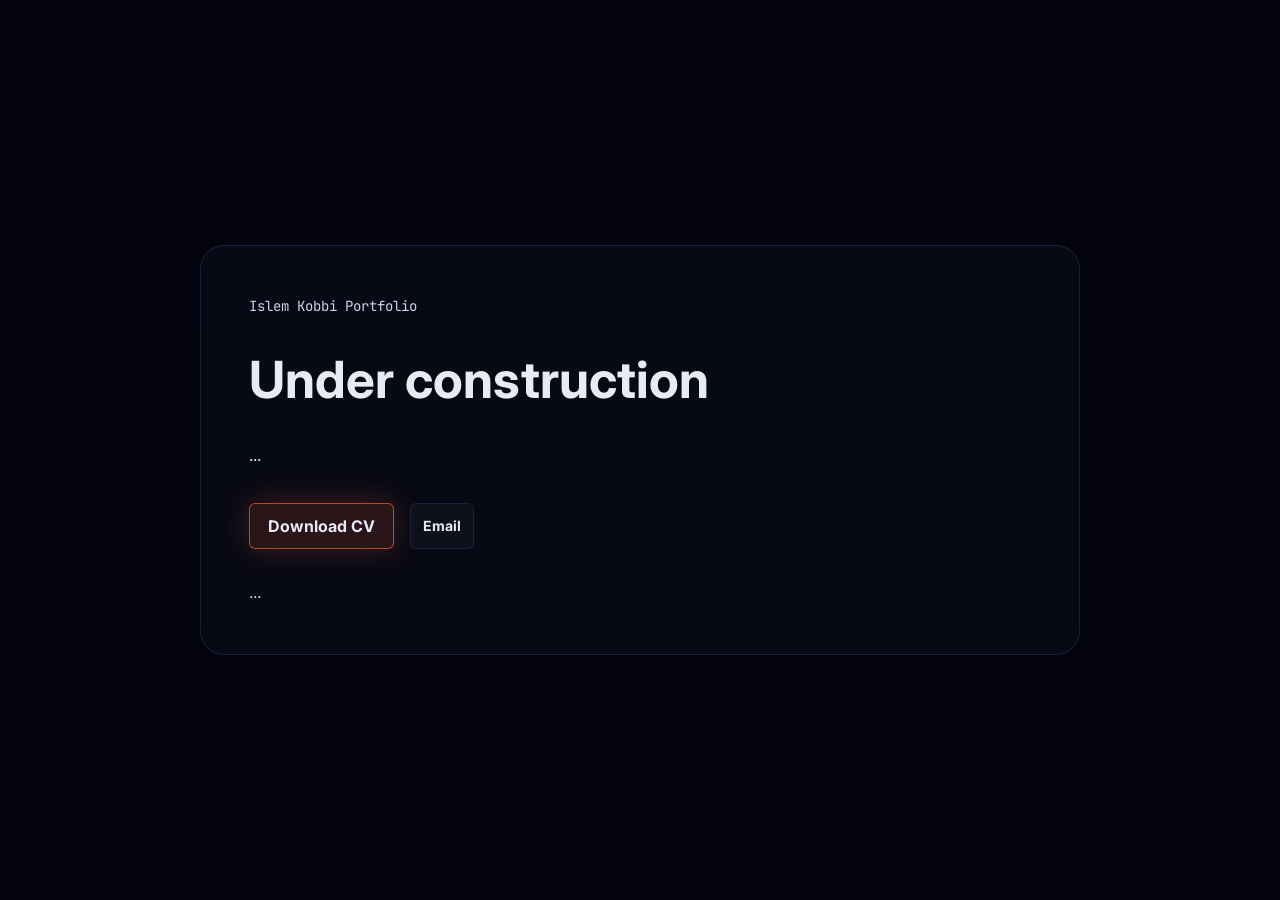
==== index.html @ 574e57a5 "go" ====
<!doctype html>
<html lang="en">
  <head>
    <meta charset="utf-8">
    <meta name="viewport" content="width=device-width, initial-scale=1">
    <title>Islem KOBBI — Autonomous Systems Engineer | R&D</title>
    <meta name="description" content="Engineering-focused portfolio for autonomous systems, simulation tooling, and motion-planning software. Under construction.">
    <meta name="theme-color" content="#04040f">
    <meta property="og:title" content="Islem KOBBI — Systems Engineer">
    <meta property="og:description" content="Building an engineering portfolio for autonomous-driving software, simulation stacks, and R&D systems.">
    <meta property="og:image" content="assets/img/og-preview.svg">
    <meta property="og:url" content="https://islemkobbi.github.io">
    <meta property="og:type" content="website">
    <link rel="canonical" href="https://islemkobbi.github.io">
    <style>
      .construction-shell {
        min-height: 100svh;
        display: grid;
        place-items: center;
        padding: 2rem;
      }
      .construction-panel {
        width: min(880px, 100%);
        border: 1px solid rgba(112, 132, 255, 0.18);
        border-radius: 24px;
        padding: 3rem;
        background: rgba(8, 10, 22, 0.97);
        box-shadow: 0 32px 100px rgba(0, 0, 0, 0.35);
      }
      .construction-panel h1 {
        margin: 0.2rem 0 1rem;
        font-size: clamp(2.2rem, 4vw, 3.4rem);
      }
      .construction-panel p {
        color: #ccd2ec;
        line-height: 1.75;
      }
      .construction-panel .hero-copy {
        margin: 1.25rem 0 2rem;
        color: var(--muted);
        max-width: 680px;
      }
      .construction-panel .construction-note {
        margin-top: 1.8rem;
        color: var(--dim);
      }
      .construction-panel .hero-actions {
        display: flex;
        flex-wrap: wrap;
        gap: 1rem;
      }
    </style>
    <link rel="preconnect" href="https://fonts.googleapis.com">
    <link rel="preconnect" href="https://fonts.gstatic.com" crossorigin>
    <link href="https://fonts.googleapis.com/css2?family=Inter:wght@400;500;600;700;800&family=JetBrains+Mono:wght@400;600;700&family=Space+Grotesk:wght@500;600;700&display=swap" rel="stylesheet">
    <link rel="stylesheet" href="css/reset.css">
    <link rel="stylesheet" href="css/tokens.css">
    <link rel="stylesheet" href="css/neural-bg.css">
    <link rel="stylesheet" href="css/layout.css">
    <link rel="stylesheet" href="css/components.css">
    <link rel="stylesheet" href="css/animations.css">
  </head>
  <body>
    <a class="skip-link" href="#main">Skip to content</a>

    <main id="main" class="construction-shell">
      <section class="construction-panel">
        <p class="hero-eyebrow">Islem Kobbi Portfolio</p>
        <h1>Under construction</h1>
        <p class="hero-copy"> ...</p>
        <div class="hero-actions">
          <a class="button button--warm" id="cv-link" href="assets/docs/CV_KOBBI.pdf" download>Download CV</a>
          <a class="button button--ghost" href="mailto:islem.kobbi@inria.fr">Email</a>
        </div>
        <div class="construction-note">
          <p>...</p>
        </div>
      </section>
    </main>
  </body>
</html>
---- css/tokens.css ----
:root {
  color-scheme: dark;
  --bg-void: #04040f;
  --bg-surface: #080818;
  --bg-elevated: #101125;
  --bg-glass: rgba(8, 8, 28, 0.72);
  --border-dim: rgba(100, 120, 255, 0.14);
  --border-active: rgba(80, 200, 255, 0.44);
  --node-rest: rgba(60, 120, 220, 0.35);
  --node-active: rgba(80, 220, 255, 1);
  --edge-rest: rgba(60, 100, 200, 0.08);
  --edge-active: rgba(80, 220, 255, 0.6);
  --accent-primary: #00d4ff;
  --accent-secondary: #7b5ea7;
  --accent-warm: #ff6b35;
  --accent-green: #8fd694;
  --text-primary: #e8eaf6;
  --text-secondary: #a5aec8;
  --text-muted: #8892b0;
  --text-dim: #56617a;
  --shadow-cyan: 0 0 32px rgba(0, 212, 255, 0.18);
  --shadow-warm: 0 0 30px rgba(255, 107, 53, 0.24);
  --font-display: "Space Grotesk", "Inter", system-ui, sans-serif;
  --font-body: "Inter", system-ui, -apple-system, BlinkMacSystemFont, "Segoe UI", sans-serif;
  --font-mono: "JetBrains Mono", "SFMono-Regular", Consolas, monospace;
  --t-xs: 0.72rem;
  --t-sm: 0.875rem;
  --t-base: 1rem;
  --t-lg: 1.2rem;
  --t-xl: 1.5rem;
  --t-2xl: clamp(1.8rem, 4vw, 2.5rem);
  --t-3xl: clamp(3.1rem, 9vw, 4.5rem);
  --ease-out: cubic-bezier(0.16, 1, 0.3, 1);
  --ease-pulse: cubic-bezier(0.4, 0, 0.2, 1);
  --header-height: 76px;
  --container: 1120px;
  --section-pad: clamp(84px, 11vw, 140px);
}

body {
  overflow-x: hidden;
  background: var(--bg-void);
  color: var(--text-primary);
  font-family: var(--font-body);
  font-size: var(--t-base);
  line-height: 1.65;
  text-rendering: optimizeLegibility;
  -webkit-font-smoothing: antialiased;
}

::selection {
  background: rgba(0, 212, 255, 0.28);
  color: #ffffff;
}

:focus-visible {
  outline: 2px solid var(--accent-primary);
  outline-offset: 4px;
}
---- css/neural-bg.css ----
.neural-canvas {
  position: fixed;
  inset: 0;
  z-index: -2;
  width: 100vw;
  height: 100vh;
  background: var(--bg-void);
  pointer-events: none;
}

.ambient-overlay {
  position: fixed;
  inset: 0;
  z-index: -1;
  pointer-events: none;
  background:
    radial-gradient(circle at 50% 18%, rgba(0, 212, 255, 0.12), transparent 32%),
    linear-gradient(180deg, rgba(4, 4, 15, 0.1) 0%, rgba(4, 4, 15, 0.75) 58%, var(--bg-void) 100%);
}

.section-fade {
  position: absolute;
  inset-inline: 0;
  bottom: -1px;
  height: 180px;
  pointer-events: none;
  background: linear-gradient(180deg, rgba(4, 4, 15, 0), var(--bg-void));
}
---- css/layout.css ----
.skip-link {
  position: fixed;
  top: 14px;
  left: 14px;
  z-index: 100;
  transform: translateY(-150%);
  border: 1px solid var(--border-active);
  border-radius: 6px;
  background: var(--bg-surface);
  color: var(--text-primary);
  padding: 10px 14px;
}

.skip-link:focus {
  transform: translateY(0);
}

.site-header {
  position: fixed;
  top: 0;
  right: 0;
  left: 0;
  z-index: 20;
  transition: background 220ms var(--ease-out), border-color 220ms var(--ease-out);
  border-bottom: 1px solid transparent;
}

.site-header.is-scrolled,
.site-header.is-open {
  border-color: var(--border-dim);
  background: var(--bg-glass);
  backdrop-filter: blur(20px);
}

.nav {
  display: flex;
  align-items: center;
  justify-content: space-between;
  width: min(100% - 32px, var(--container));
  height: var(--header-height);
  margin-inline: auto;
}

.brand {
  display: inline-flex;
  align-items: center;
  gap: 10px;
  color: var(--text-primary);
  font-family: var(--font-display);
  font-weight: 700;
}

.brand-mark {
  display: grid;
  width: 42px;
  height: 42px;
  place-items: center;
  border: 1px solid var(--border-active);
  border-radius: 50%;
  background: rgba(0, 212, 255, 0.08);
  box-shadow: var(--shadow-cyan);
}

.brand-pulse {
  width: 7px;
  height: 7px;
  border-radius: 999px;
  background: var(--accent-primary);
  box-shadow: 0 0 16px var(--accent-primary);
}

.nav-links {
  display: flex;
  align-items: center;
  gap: clamp(18px, 3vw, 34px);
  color: var(--text-secondary);
  font-size: var(--t-sm);
}

.nav-link {
  position: relative;
  padding-block: 8px;
  transition: color 180ms var(--ease-out);
}

.nav-link::after {
  position: absolute;
  right: 0;
  bottom: 2px;
  left: 0;
  height: 1px;
  transform: scaleX(0);
  transform-origin: left;
  background: var(--accent-primary);
  content: "";
  transition: transform 220ms var(--ease-out);
}

.nav-link:hover,
.nav-link.is-active {
  color: var(--text-primary);
}

.nav-link.is-active::after,
.nav-link:hover::after {
  transform: scaleX(1);
}

.nav-toggle {
  display: none;
  width: 44px;
  height: 44px;
  border: 1px solid var(--border-dim);
  border-radius: 50%;
  background: rgba(8, 8, 24, 0.82);
}

.nav-toggle span {
  display: block;
  width: 18px;
  height: 1px;
  margin: 5px auto;
  background: var(--text-primary);
  transition: transform 180ms var(--ease-out), opacity 180ms var(--ease-out);
}

.site-header.is-open .nav-toggle span:nth-child(1) {
  transform: translateY(6px) rotate(45deg);
}

.site-header.is-open .nav-toggle span:nth-child(2) {
  opacity: 0;
}

.site-header.is-open .nav-toggle span:nth-child(3) {
  transform: translateY(-6px) rotate(-45deg);
}

.hero {
  position: relative;
  display: grid;
  min-height: 100svh;
  align-items: center;
  padding: calc(var(--header-height) + 48px) 0 96px;
}

.hero-content,
.section-inner {
  width: min(100% - 32px, var(--container));
  margin-inline: auto;
}

.hero-content {
  max-width: 880px;
  margin-left: max(16px, calc((100vw - var(--container)) / 2));
}

.hero-eyebrow,
.section-eyebrow,
.timeline-range,
.skill-level,
.tag,
.paper-venue {
  font-family: var(--font-mono);
}

.hero-eyebrow {
  margin-bottom: 18px;
  color: var(--accent-primary);
  font-size: var(--t-sm);
}

.hero-title {
  color: var(--text-primary);
  font-family: var(--font-display);
  font-size: var(--t-3xl);
  font-weight: 700;
  line-height: 0.98;
}

.hero-rule {
  width: min(360px, 68vw);
  height: 1px;
  margin: 24px 0;
  background: linear-gradient(90deg, var(--accent-primary), transparent);
}

.hero-subtitle {
  max-width: 720px;
  color: var(--text-primary);
  font-family: var(--font-display);
  font-size: var(--t-2xl);
  font-weight: 600;
  line-height: 1.15;
}

.hero-copy {
  max-width: 660px;
  margin-top: 16px;
  color: var(--text-secondary);
}

.hero-actions {
  display: flex;
  flex-wrap: wrap;
  gap: 14px;
  margin-top: 34px;
}

.scroll-cue {
  position: absolute;
  right: 0;
  bottom: 30px;
  left: 0;
  width: max-content;
  margin-inline: auto;
  color: var(--text-dim);
  font-family: var(--font-mono);
  font-size: var(--t-xs);
  text-transform: uppercase;
}

.section-block {
  position: relative;
  padding-block: var(--section-pad);
}

.section-block:nth-of-type(even) {
  background: linear-gradient(180deg, rgba(8, 8, 24, 0.34), rgba(4, 4, 15, 0.14));
}

.section-header {
  max-width: 760px;
  margin-bottom: 38px;
}

.section-eyebrow {
  display: inline-flex;
  margin-bottom: 9px;
  color: var(--accent-primary);
  font-size: var(--t-xs);
  text-transform: uppercase;
}

.section-title {
  color: var(--text-primary);
  font-family: var(--font-display);
  font-size: clamp(2rem, 5vw, 3.2rem);
  line-height: 1.05;
}

.section-subtitle {
  max-width: 680px;
  margin-top: 12px;
  color: var(--text-secondary);
}

.about-grid {
  display: grid;
  grid-template-columns: minmax(220px, 300px) minmax(0, 1fr);
  gap: clamp(28px, 6vw, 72px);
  align-items: center;
}

.stack {
  display: grid;
  gap: 18px;
}

.two-column {
  display: grid;
  grid-template-columns: minmax(0, 0.9fr) minmax(0, 1.1fr);
  gap: clamp(28px, 6vw, 66px);
}

.card-grid {
  display: grid;
  grid-template-columns: repeat(3, minmax(0, 1fr));
  gap: 18px;
}

.contact-panel {
  display: grid;
  gap: 30px;
  border: 1px solid var(--border-dim);
  border-radius: 8px;
  background: linear-gradient(135deg, rgba(8, 8, 24, 0.78), rgba(16, 17, 37, 0.62));
  padding: clamp(24px, 6vw, 52px);
  box-shadow: var(--shadow-cyan);
}

.contact-grid {
  display: flex;
  flex-wrap: wrap;
  gap: 12px;
}

@media (max-width: 880px) {
  .nav-toggle {
    display: block;
  }

  .nav-links {
    position: fixed;
    top: var(--header-height);
    right: 0;
    left: 0;
    display: grid;
    min-height: calc(100svh - var(--header-height));
    place-content: center;
    gap: 24px;
    transform: translateY(-12px);
    visibility: hidden;
    opacity: 0;
    background:
      radial-gradient(circle at 50% 10%, rgba(0, 212, 255, 0.13), transparent 32%),
      rgba(4, 4, 15, 0.96);
    font-size: var(--t-lg);
    transition: opacity 180ms var(--ease-out), transform 180ms var(--ease-out), visibility 180ms var(--ease-out);
  }

  .site-header.is-open .nav-links {
    transform: translateY(0);
    visibility: visible;
    opacity: 1;
  }

  .about-grid,
  .two-column {
    grid-template-columns: 1fr;
  }

  .card-grid {
    grid-template-columns: repeat(2, minmax(0, 1fr));
  }
}

@media (max-width: 620px) {
  :root {
    --header-height: 66px;
  }

  .hero-content {
    margin-inline: auto;
  }

  .hero-actions {
    align-items: stretch;
    flex-direction: column;
  }

  .card-grid {
    grid-template-columns: 1fr;
  }

  .contact-panel {
    padding: 22px;
  }
}
---- css/components.css ----
.button {
  display: inline-flex;
  min-height: 46px;
  align-items: center;
  justify-content: center;
  gap: 8px;
  border: 1px solid var(--border-active);
  border-radius: 6px;
  background: rgba(0, 212, 255, 0.08);
  color: var(--text-primary);
  padding: 10px 18px;
  font-weight: 700;
  line-height: 1.2;
  transition: transform 200ms var(--ease-out), border-color 200ms var(--ease-out), background 200ms var(--ease-out), box-shadow 200ms var(--ease-out);
}

.button:hover {
  transform: translateY(-2px);
  border-color: rgba(80, 220, 255, 0.86);
  background: rgba(0, 212, 255, 0.14);
  box-shadow: var(--shadow-cyan);
}

.button--warm {
  border-color: rgba(255, 107, 53, 0.64);
  background: rgba(255, 107, 53, 0.14);
  box-shadow: var(--shadow-warm);
}

.button--warm:hover {
  border-color: var(--accent-warm);
  background: rgba(255, 107, 53, 0.22);
}

.button--ghost {
  min-height: 38px;
  border-color: var(--border-dim);
  background: rgba(255, 255, 255, 0.03);
  padding: 7px 12px;
  font-size: var(--t-sm);
}

.profile-frame {
  position: relative;
  aspect-ratio: 1;
  width: min(100%, 300px);
  overflow: hidden;
  border: 1px solid rgba(0, 212, 255, 0.55);
  border-radius: 50%;
  background: var(--bg-surface);
  box-shadow: 0 0 40px rgba(0, 212, 255, 0.22);
}

.profile-frame img {
  width: 100%;
  height: 100%;
  object-fit: cover;
}

.about-name {
  color: var(--text-primary);
  font-family: var(--font-display);
  font-size: clamp(2rem, 4vw, 3rem);
  line-height: 1.1;
}

.about-meta {
  margin-top: 8px;
  color: var(--accent-primary);
  font-family: var(--font-mono);
  font-size: var(--t-sm);
}

.about-bio {
  margin-top: 20px;
  color: var(--text-secondary);
  font-size: var(--t-lg);
}

.stat-grid {
  display: grid;
  grid-template-columns: repeat(4, minmax(0, 1fr));
  gap: 12px;
  margin-top: 30px;
}

.stat {
  min-width: 0;
  border: 1px solid var(--border-dim);
  border-radius: 8px;
  background: rgba(8, 8, 24, 0.72);
  padding: 16px 12px;
}

.stat-value {
  display: block;
  color: var(--text-primary);
  font-family: var(--font-display);
  font-size: clamp(1.6rem, 4vw, 2.3rem);
  font-weight: 700;
  line-height: 1;
}

.stat-label {
  display: block;
  margin-top: 7px;
  color: var(--text-muted);
  font-size: var(--t-xs);
  line-height: 1.35;
  text-transform: uppercase;
}

.paper-card,
.project-card {
  position: relative;
  border: 1px solid var(--border-dim);
  border-radius: 8px;
  background: linear-gradient(145deg, rgba(8, 8, 24, 0.88), rgba(16, 17, 37, 0.74));
  box-shadow: 0 18px 48px rgba(0, 0, 0, 0.22);
  transition: transform 220ms var(--ease-out), border-color 220ms var(--ease-out), box-shadow 220ms var(--ease-out);
}

.paper-card:hover,
.project-card:hover {
  transform: translateY(-4px);
  border-color: var(--border-active);
  box-shadow: 0 24px 70px rgba(0, 212, 255, 0.12);
}

.paper-card {
  display: grid;
  gap: 18px;
  padding: clamp(20px, 4vw, 30px);
}

.paper-top {
  display: flex;
  flex-wrap: wrap;
  align-items: center;
  justify-content: space-between;
  gap: 12px;
}

.paper-venue,
.result-badge {
  display: inline-flex;
  max-width: 100%;
  align-items: center;
  border: 1px solid var(--border-dim);
  border-radius: 999px;
  padding: 6px 10px;
  font-size: var(--t-xs);
  line-height: 1.3;
}

.paper-venue {
  color: var(--accent-primary);
  background: rgba(0, 212, 255, 0.08);
}

.result-badge {
  color: #ffcfbd;
  background: rgba(255, 107, 53, 0.1);
  border-color: rgba(255, 107, 53, 0.28);
}

.paper-title,
.project-title {
  color: var(--text-primary);
  font-family: var(--font-display);
  font-size: var(--t-lg);
  line-height: 1.25;
}

.paper-authors,
.paper-abstract,
.project-summary,
.project-details {
  color: var(--text-secondary);
}

.paper-abstract details {
  display: grid;
  gap: 10px;
}

.paper-abstract summary,
.project-card summary {
  width: max-content;
  color: var(--accent-primary);
  font-family: var(--font-mono);
  font-size: var(--t-xs);
}

.tag-list {
  display: flex;
  flex-wrap: wrap;
  gap: 8px;
}

.tag {
  display: inline-flex;
  max-width: 100%;
  align-items: center;
  border: 1px solid rgba(123, 94, 167, 0.36);
  border-radius: 999px;
  background: rgba(123, 94, 167, 0.16);
  color: #d8c8ff;
  padding: 5px 9px;
  font-size: var(--t-xs);
  line-height: 1.25;
}

.paper-actions,
.project-actions {
  display: flex;
  flex-wrap: wrap;
  gap: 10px;
}

.timeline {
  position: relative;
  display: grid;
  gap: 26px;
}

.timeline::before {
  position: absolute;
  top: 8px;
  bottom: 8px;
  left: 126px;
  width: 1px;
  background: rgba(0, 212, 255, 0.22);
  content: "";
}

.timeline-item {
  position: relative;
  display: grid;
  grid-template-columns: 112px minmax(0, 1fr);
  gap: 34px;
}

.timeline-dot {
  position: absolute;
  top: 6px;
  left: 121px;
  width: 11px;
  height: 11px;
  border: 2px solid var(--accent-primary);
  border-radius: 50%;
  background: var(--bg-void);
  box-shadow: 0 0 0 6px rgba(0, 212, 255, 0.06);
}

.timeline-range {
  color: var(--text-dim);
  font-size: var(--t-xs);
  line-height: 1.45;
}

.timeline-body {
  display: grid;
  gap: 8px;
  min-width: 0;
}

.timeline-title {
  color: var(--text-primary);
  font-family: var(--font-display);
  font-size: var(--t-lg);
  line-height: 1.25;
}

.timeline-org {
  color: var(--accent-primary);
  font-size: var(--t-sm);
}

.timeline-description {
  color: var(--text-secondary);
}

.skill-panel,
.tool-panel {
  border: 1px solid var(--border-dim);
  border-radius: 8px;
  background: rgba(8, 8, 24, 0.72);
  padding: clamp(20px, 4vw, 28px);
}

.panel-title {
  margin-bottom: 22px;
  color: var(--text-primary);
  font-family: var(--font-display);
  font-size: var(--t-lg);
}

.skill-list {
  display: grid;
  gap: 18px;
}

.skill-row {
  display: grid;
  gap: 8px;
}

.skill-meta {
  display: flex;
  justify-content: space-between;
  gap: 14px;
  color: var(--text-secondary);
  font-size: var(--t-sm);
}

.skill-level {
  color: var(--accent-primary);
  font-size: var(--t-xs);
}

.skill-track {
  position: relative;
  overflow: hidden;
  height: 9px;
  border-radius: 999px;
  background: rgba(255, 255, 255, 0.08);
}

.skill-fill {
  position: absolute;
  inset: 0 auto 0 0;
  width: var(--skill-level);
  transform: scaleX(1);
  transform-origin: left;
  border-radius: inherit;
  background: linear-gradient(90deg, var(--accent-primary), var(--accent-secondary), var(--accent-green));
  transition: transform 680ms var(--ease-out);
}

.js-animations .skill-fill {
  transform: scaleX(0);
}

.is-visible .skill-fill {
  transform: scaleX(1);
}

.category-list {
  display: grid;
  gap: 24px;
}

.category-label {
  margin-bottom: 10px;
  color: var(--accent-green);
  font-family: var(--font-mono);
  font-size: var(--t-xs);
  text-transform: uppercase;
}

.project-card {
  display: grid;
  gap: 16px;
  padding: 22px;
}

.project-glyph {
  color: var(--accent-primary);
  font-family: var(--font-mono);
  font-size: 1.1rem;
}

.project-card details {
  display: grid;
  gap: 10px;
}

.contact-title {
  color: var(--text-primary);
  font-family: var(--font-display);
  font-size: clamp(2rem, 5vw, 3.2rem);
  line-height: 1.1;
}

.contact-copy {
  color: var(--text-secondary);
}

.contact-chip {
  display: inline-flex;
  max-width: 100%;
  align-items: center;
  justify-content: center;
  border: 1px solid var(--border-dim);
  border-radius: 6px;
  background: rgba(255, 255, 255, 0.035);
  color: var(--text-primary);
  padding: 10px 13px;
  line-height: 1.25;
  transition: border-color 180ms var(--ease-out), background 180ms var(--ease-out), transform 180ms var(--ease-out);
}

.contact-chip:hover {
  transform: translateY(-2px);
  border-color: var(--border-active);
  background: rgba(0, 212, 255, 0.08);
}

.contact-note {
  color: var(--text-muted);
  font-family: var(--font-mono);
  font-size: var(--t-sm);
}

.toast {
  position: fixed;
  right: 18px;
  bottom: 18px;
  z-index: 30;
  max-width: min(360px, calc(100vw - 36px));
  transform: translateY(18px);
  border: 1px solid var(--border-active);
  border-radius: 8px;
  background: rgba(8, 8, 24, 0.92);
  color: var(--text-primary);
  padding: 12px 14px;
  opacity: 0;
  box-shadow: var(--shadow-cyan);
  transition: opacity 180ms var(--ease-out), transform 180ms var(--ease-out);
}

.toast.is-visible {
  transform: translateY(0);
  opacity: 1;
}

.empty-state {
  border: 1px dashed var(--border-dim);
  border-radius: 8px;
  color: var(--text-muted);
  padding: 18px;
}

@media (max-width: 720px) {
  .stat-grid {
    grid-template-columns: repeat(2, minmax(0, 1fr));
  }

  .timeline::before {
    left: 8px;
  }

  .timeline-item {
    grid-template-columns: 1fr;
    gap: 8px;
    padding-left: 34px;
  }

  .timeline-dot {
    left: 3px;
  }
}

@media (max-width: 430px) {
  .stat-grid {
    grid-template-columns: 1fr;
  }
}
---- css/animations.css ----
.reveal {
  transition: opacity 520ms var(--ease-out), transform 520ms var(--ease-out);
}

.js-animations .reveal {
  transform: translateY(20px);
  opacity: 0;
}

.reveal.is-visible {
  transform: translateY(0);
  opacity: 1;
}

.hero-detail,
.hero-actions {
  transition: opacity 420ms var(--ease-out), transform 420ms var(--ease-out);
}

.js-animations .hero-detail,
.js-animations .hero-actions {
  transform: translateY(14px);
  opacity: 0;
}

.hero-content.is-typed .hero-detail,
.hero-content.is-typed .hero-actions {
  transform: translateY(0);
  opacity: 1;
}

.hero-content.is-typed .hero-actions {
  transition-delay: 100ms;
}

.brand-pulse {
  animation: brandPulse 4s var(--ease-pulse) infinite;
}

.scroll-cue {
  animation: cueFloat 1.8s var(--ease-out) infinite;
}

.timeline-item.is-visible .timeline-dot {
  animation: dotPulse 620ms var(--ease-pulse) 1;
}

@keyframes brandPulse {
  0%,
  72%,
  100% {
    transform: scale(1);
    opacity: 0.72;
  }

  82% {
    transform: scale(1.8);
    opacity: 1;
  }
}

@keyframes cueFloat {
  0%,
  100% {
    transform: translateY(0);
  }

  50% {
    transform: translateY(6px);
  }
}

@keyframes dotPulse {
  0% {
    box-shadow: 0 0 0 0 rgba(0, 212, 255, 0.42);
  }

  100% {
    box-shadow: 0 0 0 12px rgba(0, 212, 255, 0);
  }
}

@media (prefers-reduced-motion: reduce) {
  *,
  *::before,
  *::after {
    animation-duration: 0.001ms !important;
    animation-iteration-count: 1 !important;
    scroll-behavior: auto !important;
    transition-duration: 0.001ms !important;
  }

  .reveal,
  .hero-detail,
  .hero-actions {
    transform: none;
    opacity: 1;
  }
}
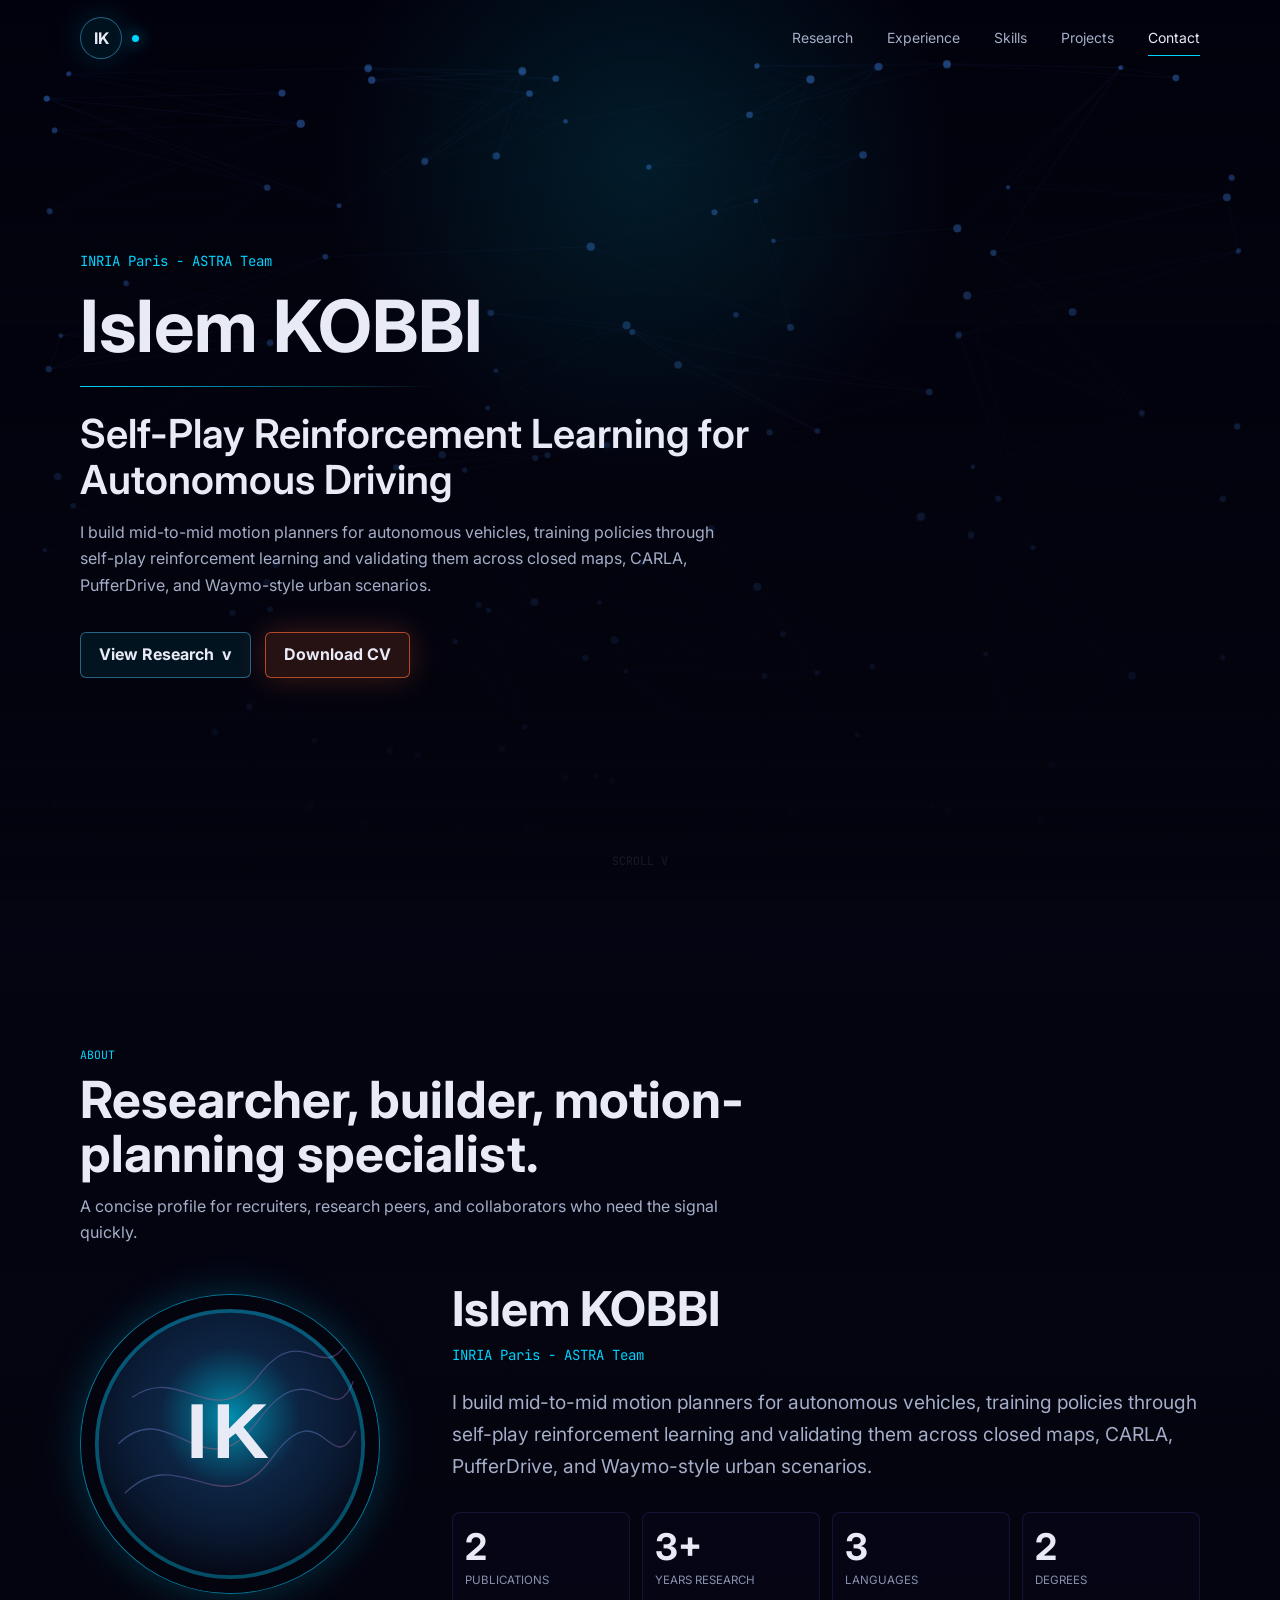
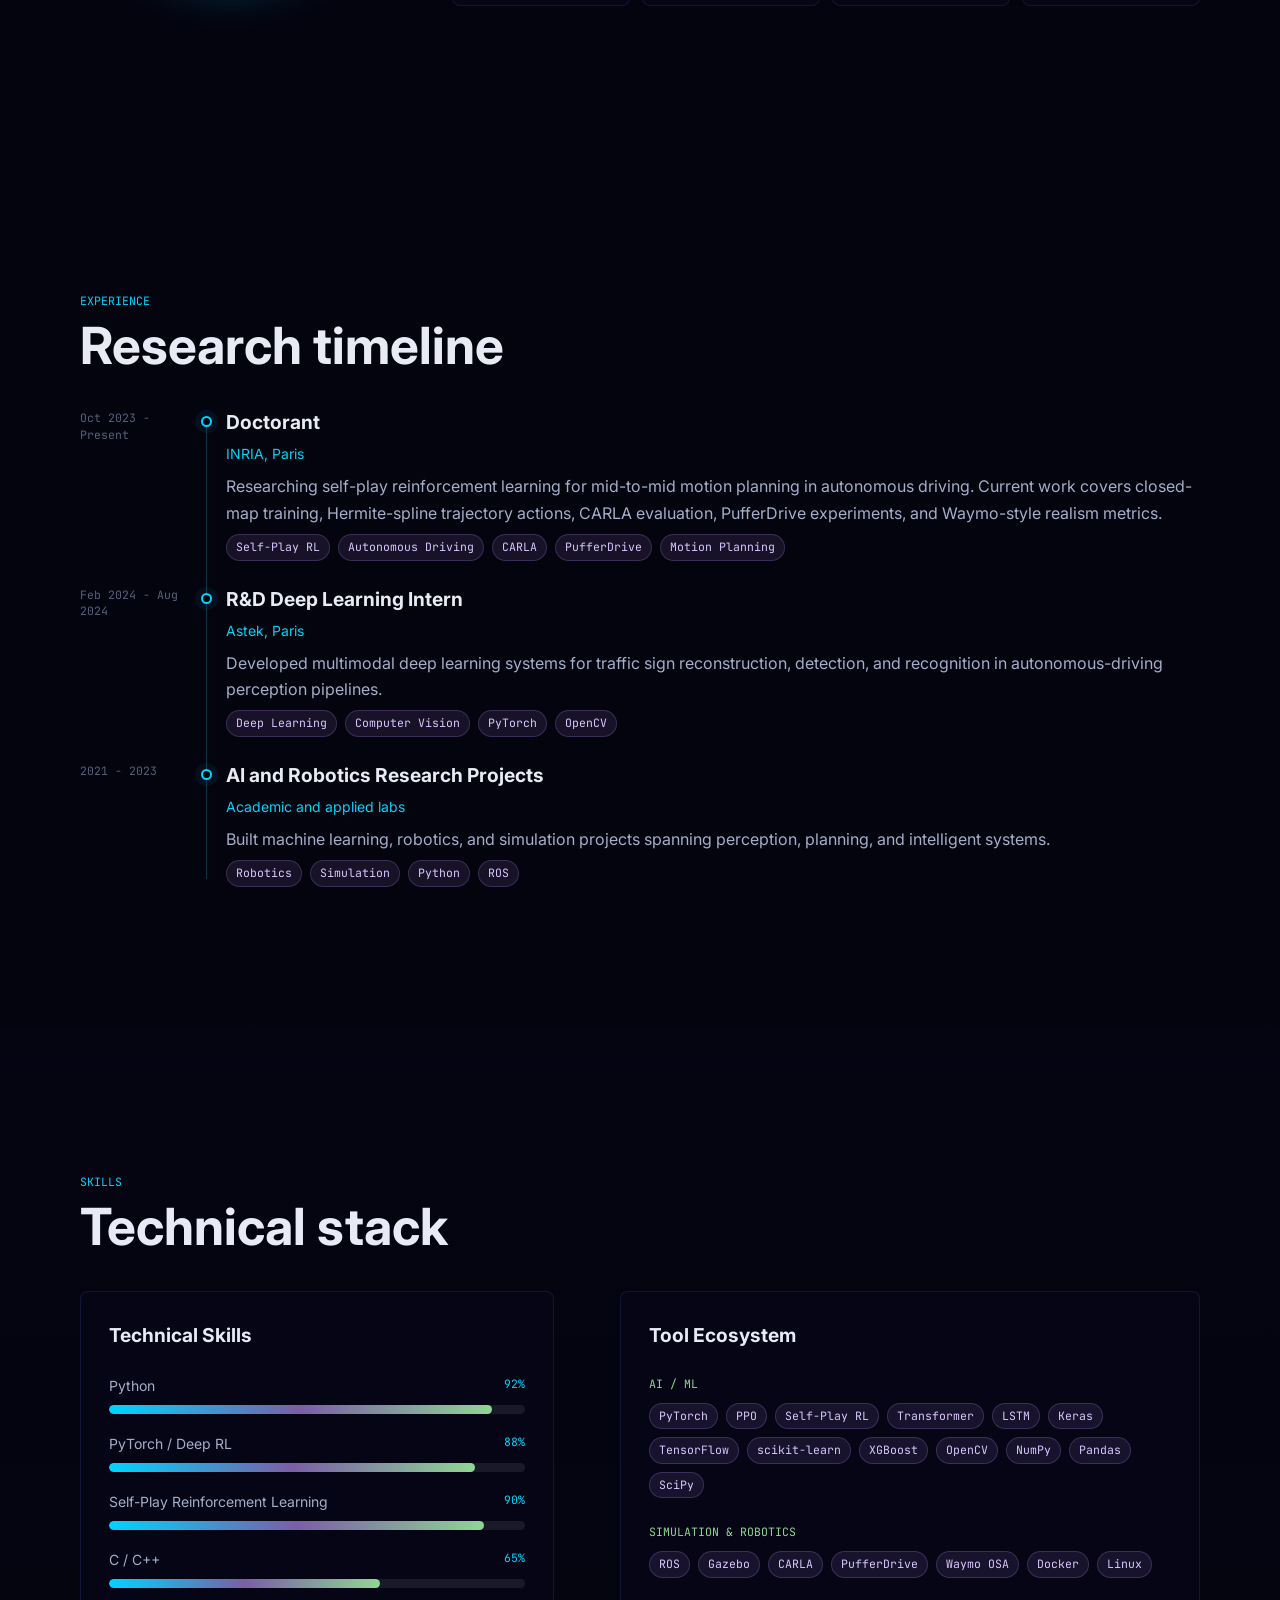
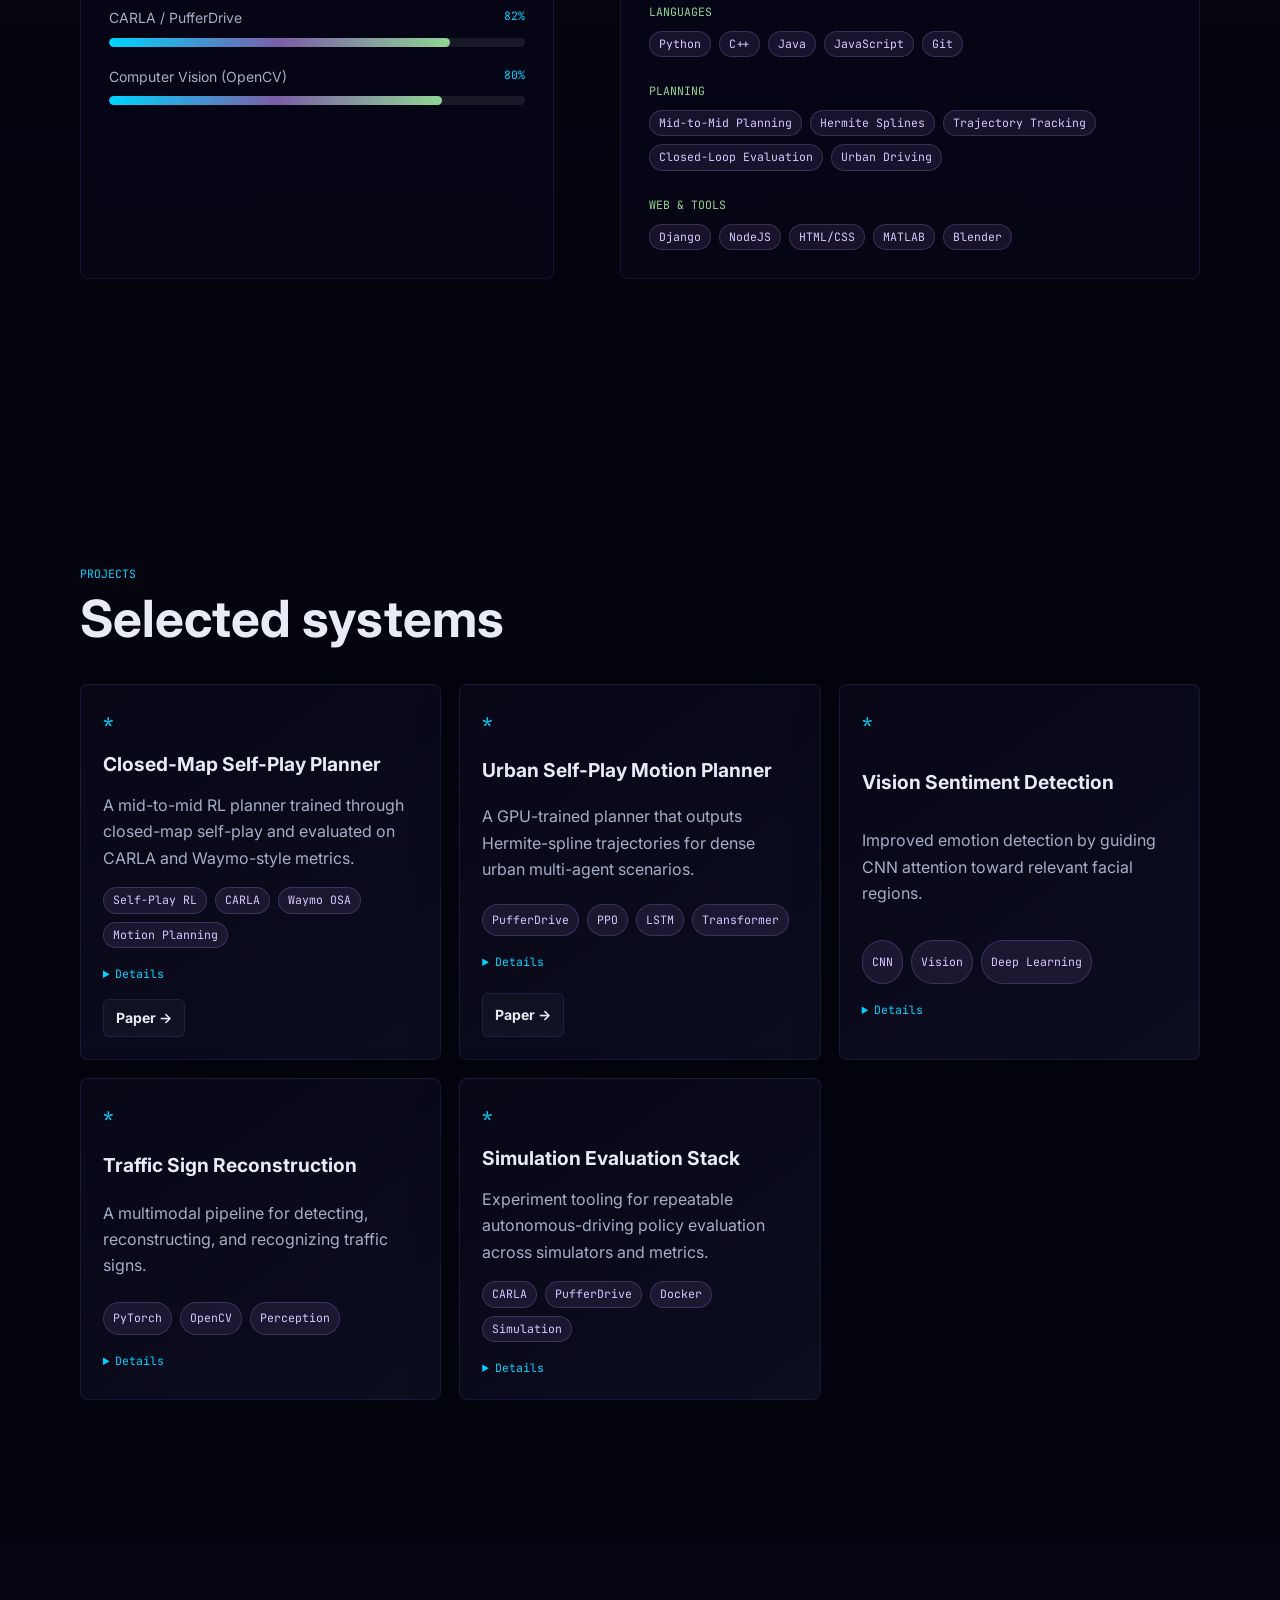
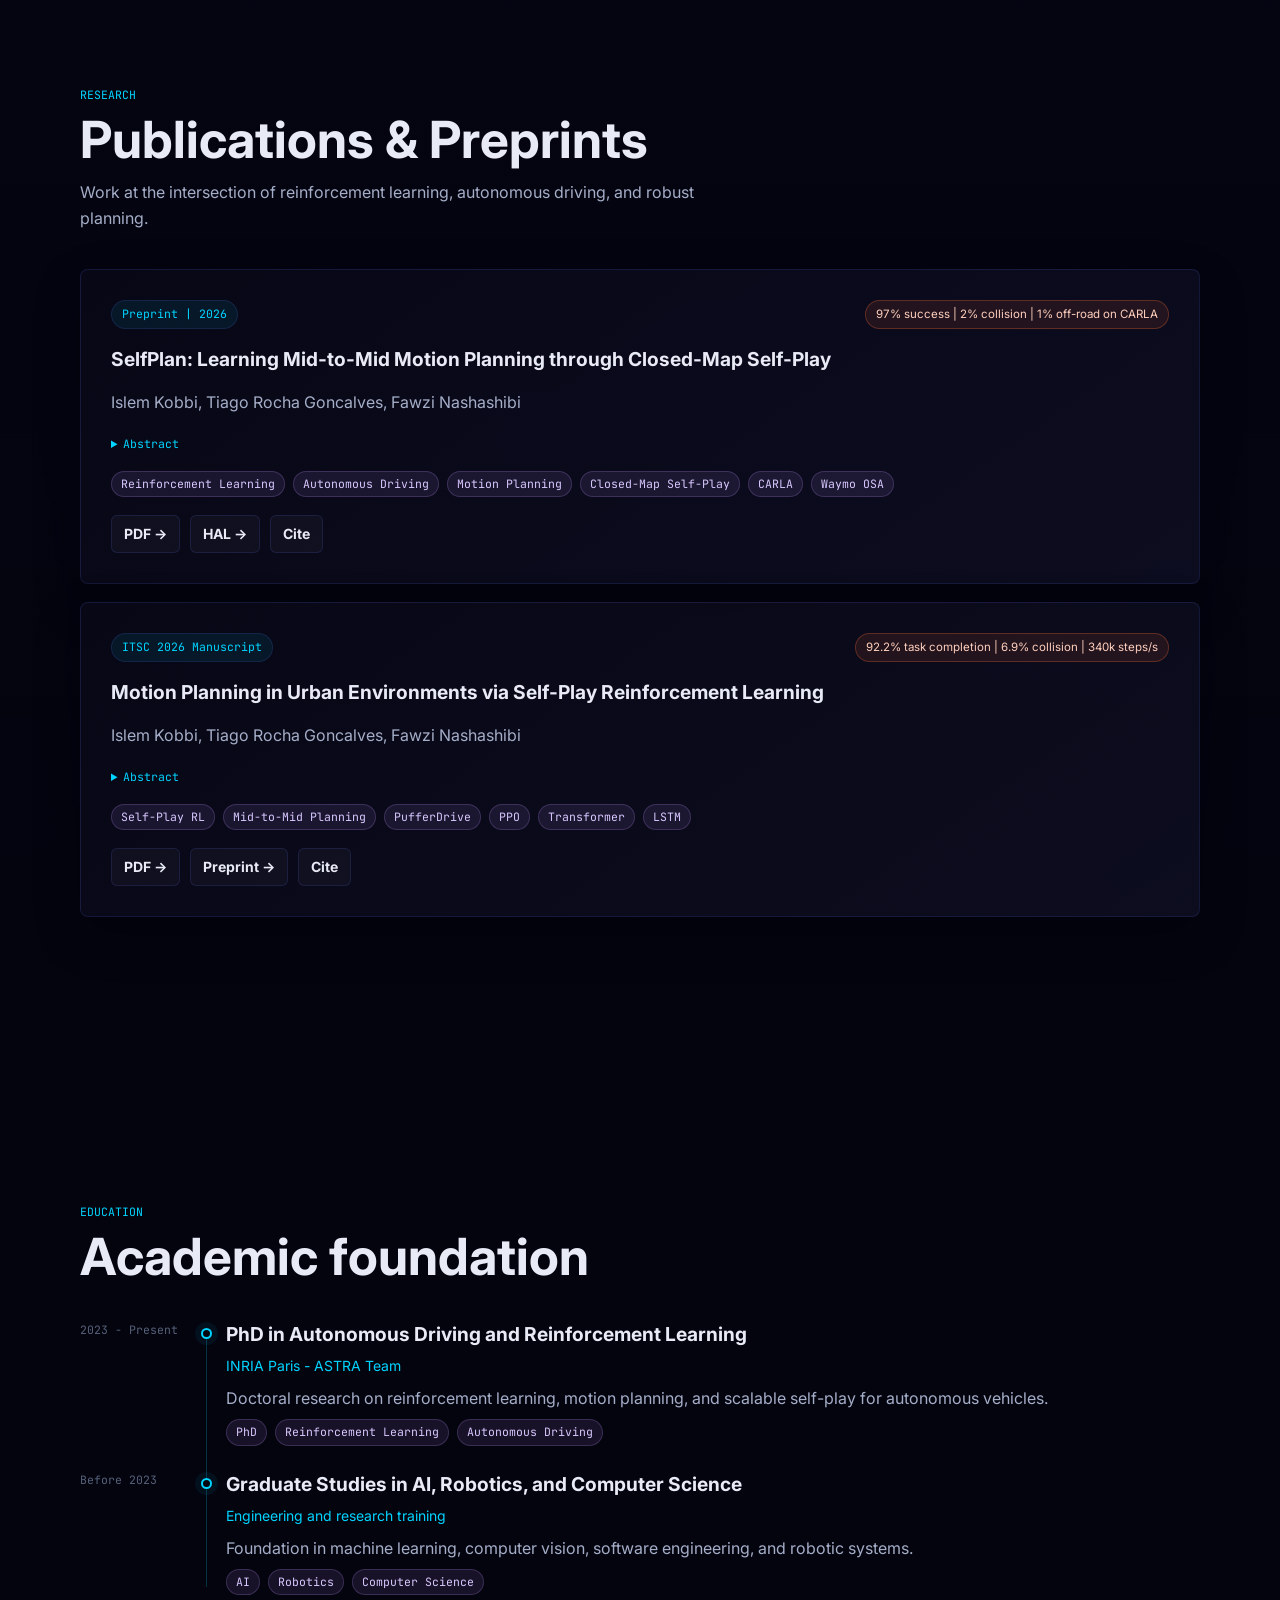
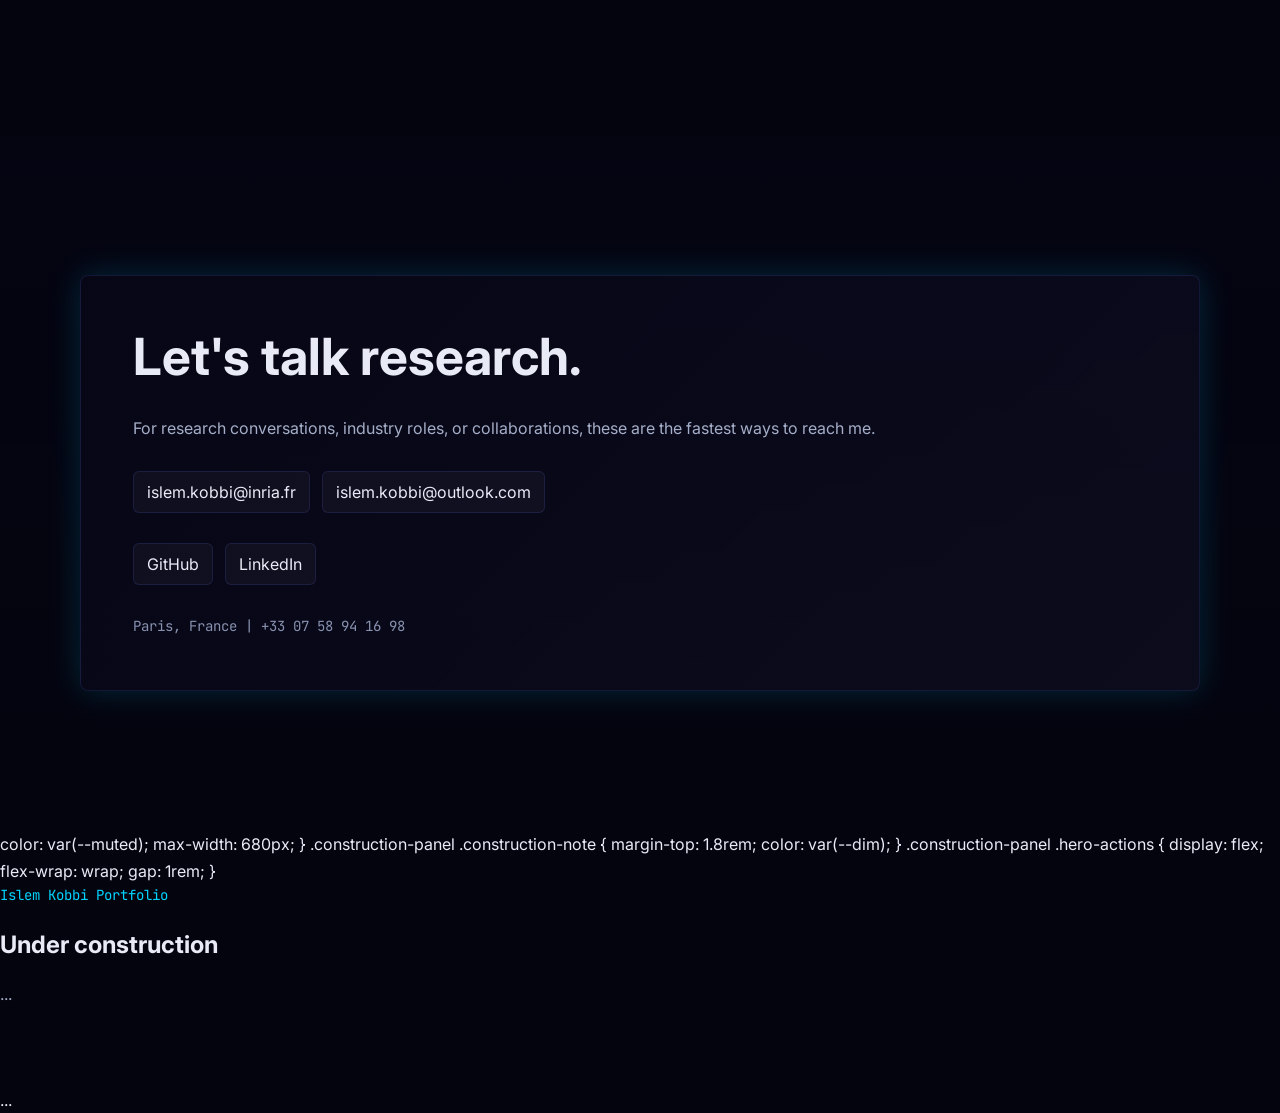
==== commit 2c913c45: "go" ====
--- a/index.html
+++ b/index.html
@@ -12,31 +12,314 @@
     <meta property="og:url" content="https://islemkobbi.github.io">
     <meta property="og:type" content="website">
     <link rel="canonical" href="https://islemkobbi.github.io">
-    <style>
-      .construction-shell {
-        min-height: 100svh;
-        display: grid;
-        place-items: center;
-        padding: 2rem;
-      }
-      .construction-panel {
-        width: min(880px, 100%);
-        border: 1px solid rgba(112, 132, 255, 0.18);
-        border-radius: 24px;
-        padding: 3rem;
-        background: rgba(8, 10, 22, 0.97);
-        box-shadow: 0 32px 100px rgba(0, 0, 0, 0.35);
-      }
-      .construction-panel h1 {
-        margin: 0.2rem 0 1rem;
-        font-size: clamp(2.2rem, 4vw, 3.4rem);
-      }
-      .construction-panel p {
-        color: #ccd2ec;
-        line-height: 1.75;
-      }
-      .construction-panel .hero-copy {
-        margin: 1.25rem 0 2rem;
+    <link rel="preconnect" href="https://fonts.googleapis.com">
+    <link rel="preconnect" href="https://fonts.gstatic.com" crossorigin>
+    <link href="https://fonts.googleapis.com/css2?family=Inter:wght@400;500;600;700;800&family=JetBrains+Mono:wght@400;600;700&family=Space+Grotesk:wght@500;600;700&display=swap" rel="stylesheet">
+    <link rel="stylesheet" href="css/reset.css">
+    <link rel="stylesheet" href="css/tokens.css">
+    <link rel="stylesheet" href="css/neural-bg.css">
+    <link rel="stylesheet" href="css/layout.css">
+    <link rel="stylesheet" href="css/components.css">
+    <link rel="stylesheet" href="css/animations.css">
+  </head>
+  <body>
+        <a class="skip-link" href="#main">Skip to content</a>
+        <canvas id="neural-bg" class="neural-canvas" aria-hidden="true" role="presentation"></canvas>
+        <div class="ambient-overlay" aria-hidden="true"></div>
+
+        <header class="site-header" data-site-header>
+          <nav class="nav" aria-label="Main navigation">
+            <a class="brand" href="#hero" aria-label="Go to top">
+              <span class="brand-mark">IK</span>
+              <span class="brand-pulse" aria-hidden="true"></span>
+            </a>
+            <button class="nav-toggle" type="button" aria-label="Open navigation" aria-controls="site-nav" aria-expanded="false" data-nav-toggle>
+              <span aria-hidden="true"></span>
+              <span aria-hidden="true"></span>
+              <span aria-hidden="true"></span>
+            </button>
+            <div class="nav-links" id="site-nav" data-nav-links>
+              <a class="nav-link" href="#research">Research</a>
+              <a class="nav-link" href="#experience">Experience</a>
+              <a class="nav-link" href="#skills">Skills</a>
+              <a class="nav-link" href="#projects">Projects</a>
+              <a class="nav-link" href="#contact">Contact</a>
+            </div>
+          </nav>
+        </header>
+
+        <main id="main">
+          <noscript>
+            <div class="section-inner empty-state">JavaScript is disabled, so this page is showing built-in fallback content. For live JSON content, open it through the local server.</div>
+          </noscript>
+          <section id="hero" class="hero" data-section>
+            <div class="hero-content reveal">
+              <p class="hero-eyebrow" id="hero-institution">INRIA Paris - ASTRA Team</p>
+              <h1 class="hero-title" id="hero-name">ISLEM KOBBI</h1>
+              <div class="hero-rule" aria-hidden="true"></div>
+              <div class="hero-detail">
+                <p class="hero-subtitle" id="hero-subtitle">Self-Play Reinforcement Learning for Autonomous Driving</p>
+                <p class="hero-copy" id="hero-copy">I build mid-to-mid motion planners for autonomous vehicles, training policies through self-play reinforcement learning and validating them across closed maps, CARLA, PufferDrive, and Waymo-style urban scenarios.</p>
+              </div>
+              <div class="hero-actions">
+                <a class="button" href="#research">View Research <span aria-hidden="true">v</span></a>
+                <a class="button button--warm" id="cv-link" href="assets/docs/CV_KOBBI.pdf" download>Download CV</a>
+              </div>
+            </div>
+            <a class="scroll-cue" href="#about">Scroll <span aria-hidden="true">v</span></a>
+            <div class="section-fade" aria-hidden="true"></div>
+          </section>
+
+          <section id="about" class="section-block" data-section>
+            <div class="section-inner">
+              <div class="section-header reveal">
+                <span class="section-eyebrow">About</span>
+                <h2 class="section-title">Researcher, builder, motion-planning specialist.</h2>
+                <p class="section-subtitle">A concise profile for recruiters, research peers, and collaborators who need the signal quickly.</p>
+              </div>
+              <div id="profile-container">
+                <article class="about-grid reveal">
+                  <div class="profile-frame">
+                    <img src="assets/img/profile-placeholder.svg" alt="Islem KOBBI profile portrait" loading="lazy">
+                  </div>
+                  <div>
+                    <h3 class="about-name">Islem KOBBI</h3>
+                    <p class="about-meta">INRIA Paris - ASTRA Team</p>
+                    <p class="about-bio">PhD researcher working on mid-to-mid motion planning for autonomous driving, with a focus on self-play reinforcement learning, simulation-driven evaluation, and robust urban interaction.</p>
+                    <div class="stat-grid">
+                      <div class="stat reveal"><span class="stat-value">2</span><span class="stat-label">Publications</span></div>
+                      <div class="stat reveal"><span class="stat-value">3+</span><span class="stat-label">Years Research</span></div>
+                      <div class="stat reveal"><span class="stat-value">3</span><span class="stat-label">Languages</span></div>
+                      <div class="stat reveal"><span class="stat-value">2</span><span class="stat-label">Degrees</span></div>
+                    </div>
+                  </div>
+                </article>
+              </div>
+            </div>
+          </section>
+
+          
+
+          <section id="experience" class="section-block" data-section>
+            <div class="section-inner">
+              <div class="section-header reveal">
+                <span class="section-eyebrow">Experience</span>
+                <h2 class="section-title">Research timeline</h2>
+              </div>
+              <div id="experience-container">
+                <div class="timeline">
+                  <article class="timeline-item reveal">
+                    <span class="timeline-dot" aria-hidden="true"></span>
+                    <div class="timeline-range">Oct 2023 - Present</div>
+                    <div class="timeline-body">
+                      <h3 class="timeline-title">Doctorant</h3>
+                      <p class="timeline-org">INRIA, Paris</p>
+                      <p class="timeline-description">Researching self-play reinforcement learning for mid-to-mid motion planning in autonomous driving, including closed-map training, Hermite-spline trajectory actions, CARLA evaluation, PufferDrive experiments, and Waymo-style realism metrics.</p>
+                      <div class="tag-list"><span class="tag">Self-Play RL</span><span class="tag">CARLA</span><span class="tag">PufferDrive</span><span class="tag">Motion Planning</span></div>
+                    </div>
+                  </article>
+                  <article class="timeline-item reveal">
+                    <span class="timeline-dot" aria-hidden="true"></span>
+                    <div class="timeline-range">Feb 2024 - Aug 2024</div>
+                    <div class="timeline-body">
+                      <h3 class="timeline-title">R&amp;D Deep Learning Intern</h3>
+                      <p class="timeline-org">Astek, Paris</p>
+                      <p class="timeline-description">Developed multimodal deep learning systems for traffic sign reconstruction, detection, and recognition in autonomous-driving perception pipelines.</p>
+                      <div class="tag-list"><span class="tag">Deep Learning</span><span class="tag">Computer Vision</span><span class="tag">PyTorch</span><span class="tag">OpenCV</span></div>
+                    </div>
+                  </article>
+                </div>
+              </div>
+            </div>
+          </section>
+
+          
+
+          <section id="skills" class="section-block" data-section>
+            <div class="section-inner">
+              <div class="section-header reveal">
+                <span class="section-eyebrow">Skills</span>
+                <h2 class="section-title">Technical stack</h2>
+              </div>
+              <div id="skills-container">
+                <div class="two-column">
+                  <section class="skill-panel reveal">
+                    <h3 class="panel-title">Technical Skills</h3>
+                    <div class="skill-list">
+                      <div class="skill-row"><div class="skill-meta"><span>Python</span><span class="skill-level">92%</span></div><div class="skill-track"><span class="skill-fill" style="--skill-level: 92%"></span></div></div>
+                      <div class="skill-row"><div class="skill-meta"><span>PyTorch / Deep RL</span><span class="skill-level">88%</span></div><div class="skill-track"><span class="skill-fill" style="--skill-level: 88%"></span></div></div>
+                      <div class="skill-row"><div class="skill-meta"><span>Self-Play Reinforcement Learning</span><span class="skill-level">90%</span></div><div class="skill-track"><span class="skill-fill" style="--skill-level: 90%"></span></div></div>
+                      <div class="skill-row"><div class="skill-meta"><span>CARLA / PufferDrive</span><span class="skill-level">82%</span></div><div class="skill-track"><span class="skill-fill" style="--skill-level: 82%"></span></div></div>
+                    </div>
+                  </section>
+                  <section class="tool-panel reveal">
+                    <h3 class="panel-title">Tool Ecosystem</h3>
+                    <div class="category-list">
+                      <div class="category"><p class="category-label">AI / ML</p><div class="tag-list"><span class="tag">PyTorch</span><span class="tag">PPO</span><span class="tag">Transformer</span><span class="tag">LSTM</span><span class="tag">NumPy</span></div></div>
+                      <div class="category"><p class="category-label">Simulation</p><div class="tag-list"><span class="tag">CARLA</span><span class="tag">PufferDrive</span><span class="tag">Waymo OSA</span><span class="tag">Docker</span><span class="tag">Linux</span></div></div>
+                      <div class="category"><p class="category-label">Planning</p><div class="tag-list"><span class="tag">Mid-to-Mid Planning</span><span class="tag">Hermite Splines</span><span class="tag">Trajectory Tracking</span><span class="tag">Closed-Loop Evaluation</span></div></div>
+                    </div>
+                  </section>
+                </div>
+              </div>
+            </div>
+          </section>
+
+          <section id="projects" class="section-block" data-section>
+            <div class="section-inner">
+              <div class="section-header reveal">
+                <span class="section-eyebrow">Projects</span>
+                <h2 class="section-title">Selected systems</h2>
+              </div>
+              <div id="projects-container">
+                <div class="card-grid">
+                  <article class="project-card reveal">
+                    <span class="project-glyph" aria-hidden="true">*</span>
+                    <h3 class="project-title">Closed-Map Self-Play Planner</h3>
+                    <p class="project-summary">A mid-to-mid RL planner trained through closed-map self-play and evaluated on CARLA and Waymo-style metrics.</p>
+                    <div class="tag-list"><span class="tag">Self-Play RL</span><span class="tag">CARLA</span><span class="tag">Motion Planning</span></div>
+                    <details class="project-details"><summary>Details</summary><p>SelfPlan learns short-horizon trajectory outputs tracked by a low-level controller and reports 97% success on the CARLA protocol.</p></details>
+                    <div class="project-actions"><a class="button button--ghost" href="assets/docs/selfplan-closed-map-self-play.pdf" target="_blank" rel="noreferrer">Paper -></a></div>
+                  </article>
+                  <article class="project-card reveal">
+                    <span class="project-glyph" aria-hidden="true">*</span>
+                    <h3 class="project-title">Urban Self-Play Motion Planner</h3>
+                    <p class="project-summary">A GPU-trained planner that outputs Hermite-spline trajectories for dense urban multi-agent scenarios.</p>
+                    <div class="tag-list"><span class="tag">PufferDrive</span><span class="tag">PPO</span><span class="tag">LSTM</span><span class="tag">Transformer</span></div>
+                    <details class="project-details"><summary>Details</summary><p>Compares MLP, recurrent, transformer, and transformer-LSTM policies on 150 unseen urban maps.</p></details>
+                    <div class="project-actions"><a class="button button--ghost" href="assets/docs/motion-planning-self-play-itsc26.pdf" target="_blank" rel="noreferrer">Paper -></a></div>
+                  </article>
+                  <article class="project-card reveal">
+                    <span class="project-glyph" aria-hidden="true">*</span>
+                    <h3 class="project-title">Simulation Evaluation Stack</h3>
+                    <p class="project-summary">Experiment tooling for repeatable autonomous-driving policy evaluation across simulators and metrics.</p>
+                    <div class="tag-list"><span class="tag">CARLA</span><span class="tag">PufferDrive</span><span class="tag">Docker</span></div>
+                    <details class="project-details"><summary>Details</summary><p>A workflow for comparing policy behavior across CARLA, PufferDrive, and Waymo-style validation scenarios.</p></details>
+                  </article>
+                </div>
+              </div>
+            </div>
+          </section>
+
+          <section id="research" class="section-block" data-section>
+            <div class="section-inner">
+              <div class="section-header reveal">
+                <span class="section-eyebrow">Research</span>
+                <h2 class="section-title">Publications & Preprints</h2>
+                <p class="section-subtitle">Work at the intersection of reinforcement learning, autonomous driving, and robust planning.</p>
+              </div>
+              <div class="stack" id="publications-container">
+                <article class="paper-card reveal">
+                  <div class="paper-top">
+                    <span class="paper-venue">Preprint | 2026</span>
+                    <span class="result-badge">97% success | 2% collision | 1% off-road on CARLA</span>
+                  </div>
+                  <h3 class="paper-title">SelfPlan: Learning Mid-to-Mid Motion Planning through Closed-Map Self-Play</h3>
+                  <p class="paper-authors">Islem Kobbi, Tiago Rocha Goncalves, Fawzi Nashashibi</p>
+                  <div class="paper-abstract">
+                    <details open>
+                      <summary>Abstract</summary>
+                      <p>SelfPlan is a closed-map scalable self-play framework for learning mid-to-mid motion planners. The policy outputs short-horizon trajectories tracked by a low-level controller, using structured ego-frame observations and rewards for path quality, efficiency, safety, and goal reaching.</p>
+                    </details>
+                  </div>
+                  <div class="tag-list">
+                    <span class="tag">Self-Play RL</span>
+                    <span class="tag">CARLA</span>
+                    <span class="tag">Motion Planning</span>
+                    <span class="tag">Waymo OSA</span>
+                  </div>
+                  <div class="paper-actions">
+                    <a class="button button--ghost" href="assets/docs/selfplan-closed-map-self-play.pdf" target="_blank" rel="noreferrer">PDF -></a>
+                    <a class="button button--ghost" href="https://hal.science/hal-05294346" target="_blank" rel="noreferrer">HAL -></a>
+                  </div>
+                </article>
+
+                <article class="paper-card reveal">
+                  <div class="paper-top">
+                    <span class="paper-venue">ITSC 2026 Manuscript</span>
+                    <span class="result-badge">92.2% task completion | 6.9% collision | 340k steps/s</span>
+                  </div>
+                  <h3 class="paper-title">Motion Planning in Urban Environments via Self-Play Reinforcement Learning</h3>
+                  <p class="paper-authors">Islem Kobbi, Tiago Rocha Goncalves, Fawzi Nashashibi</p>
+                  <div class="paper-abstract">
+                    <details open>
+                      <summary>Abstract</summary>
+                      <p>This work studies self-play reinforcement learning for mid-to-mid motion planning in urban autonomous driving. The planner maps structured observations to continuous trajectories parameterized by cubic Hermite splines while preserving a modular perception-planning-control pipeline.</p>
+                    </details>
+                  </div>
+                  <div class="tag-list">
+                    <span class="tag">PufferDrive</span>
+                    <span class="tag">PPO</span>
+                    <span class="tag">Transformer</span>
+                    <span class="tag">LSTM</span>
+                  </div>
+                  <div class="paper-actions">
+                    <a class="button button--ghost" href="assets/docs/motion-planning-self-play-itsc26.pdf" target="_blank" rel="noreferrer">PDF -></a>
+                    <a class="button button--ghost" href="assets/docs/motion-planning-self-play-preprint.pdf" target="_blank" rel="noreferrer">Preprint -></a>
+                  </div>
+                </article>
+              </div>
+            </div>
+          </section>
+
+          <section id="education" class="section-block" data-section>
+            <div class="section-inner">
+              <div class="section-header reveal">
+                <span class="section-eyebrow">Education</span>
+                <h2 class="section-title">Academic foundation</h2>
+              </div>
+              <div id="education-container">
+                <div class="timeline">
+                  <article class="timeline-item reveal">
+                    <span class="timeline-dot" aria-hidden="true"></span>
+                    <div class="timeline-range">2023 - Present</div>
+                    <div class="timeline-body">
+                      <h3 class="timeline-title">PhD in Autonomous Driving and Reinforcement Learning</h3>
+                      <p class="timeline-org">INRIA Paris - ASTRA Team</p>
+                      <p class="timeline-description">Doctoral research on reinforcement learning, motion planning, and scalable self-play for autonomous vehicles.</p>
+                      <div class="tag-list"><span class="tag">PhD</span><span class="tag">RL</span><span class="tag">Autonomous Driving</span></div>
+                    </div>
+                  </article>
+                  <article class="timeline-item reveal">
+                    <span class="timeline-dot" aria-hidden="true"></span>
+                    <div class="timeline-range">Before 2023</div>
+                    <div class="timeline-body">
+                      <h3 class="timeline-title">Graduate Studies in AI, Robotics, and Computer Science</h3>
+                      <p class="timeline-org">Engineering and research training</p>
+                      <p class="timeline-description">Foundation in machine learning, computer vision, software engineering, and robotic systems.</p>
+                      <div class="tag-list"><span class="tag">AI</span><span class="tag">Robotics</span><span class="tag">Computer Science</span></div>
+                    </div>
+                  </article>
+                </div>
+              </div>
+            </div>
+          </section>
+
+          <section id="contact" class="section-block" data-section>
+            <div class="section-inner">
+              <div id="contact-container">
+                <section class="contact-panel reveal">
+                  <h2 class="contact-title">Let's talk research.</h2>
+                  <p class="contact-copy">For research conversations, industry roles, or collaborations, these are the fastest ways to reach me.</p>
+                  <div class="contact-grid">
+                    <a class="contact-chip" href="mailto:islem.kobbi@inria.fr">islem.kobbi@inria.fr</a>
+                    <a class="contact-chip" href="mailto:islem.kobbi@outlook.com">islem.kobbi@outlook.com</a>
+                  </div>
+                  <div class="contact-grid">
+                    <a class="contact-chip" href="https://github.com/islemkobbi" target="_blank" rel="noreferrer">GitHub</a>
+                    <a class="contact-chip" href="https://www.linkedin.com/in/islem-kobbi/" target="_blank" rel="noreferrer">LinkedIn</a>
+                  </div>
+                  <p class="contact-note">Paris, France | +33 07 58 94 16 98</p>
+                </section>
+              </div>
+            </div>
+          </section>
+        </main>
+
+        <div class="toast" id="toast" aria-live="polite" aria-atomic="true"></div>
+        <script type="module" src="js/main.js"></script>
+      </body>
+    </html>
         color: var(--muted);
         max-width: 680px;
       }
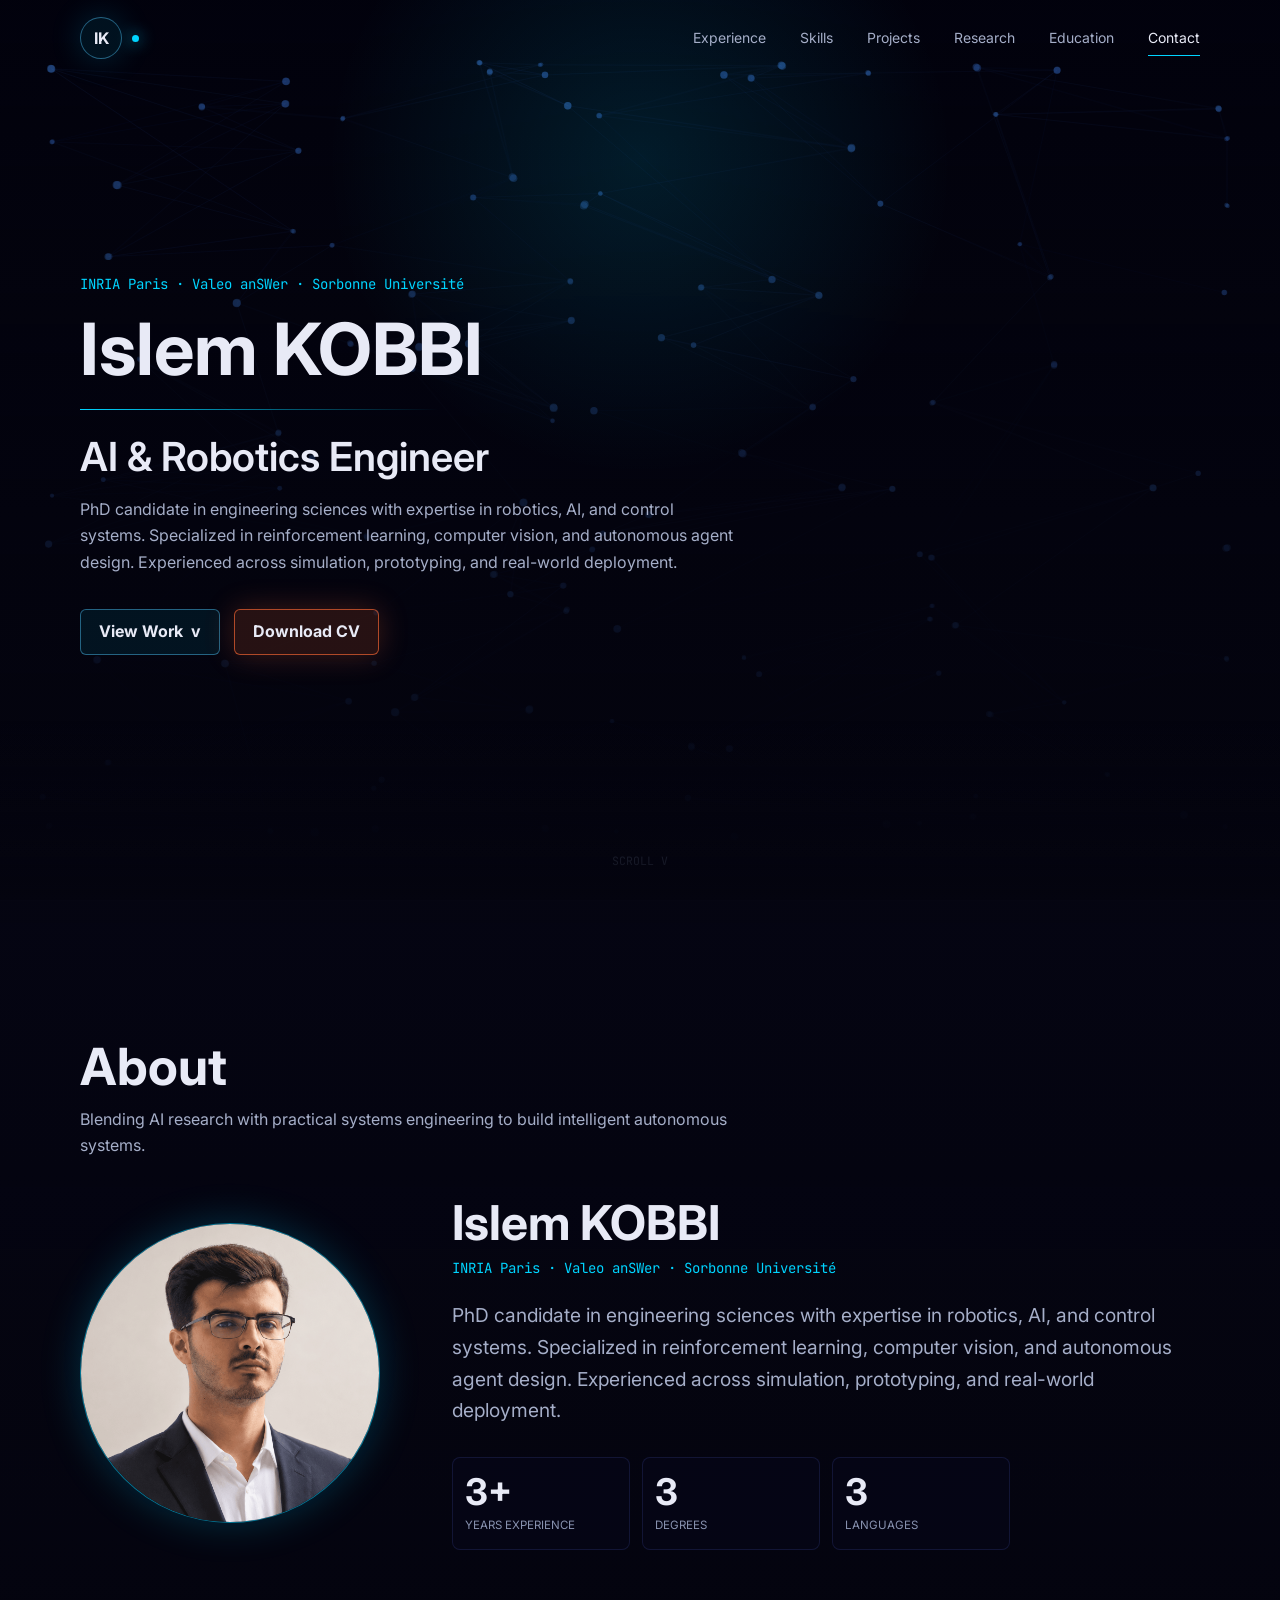
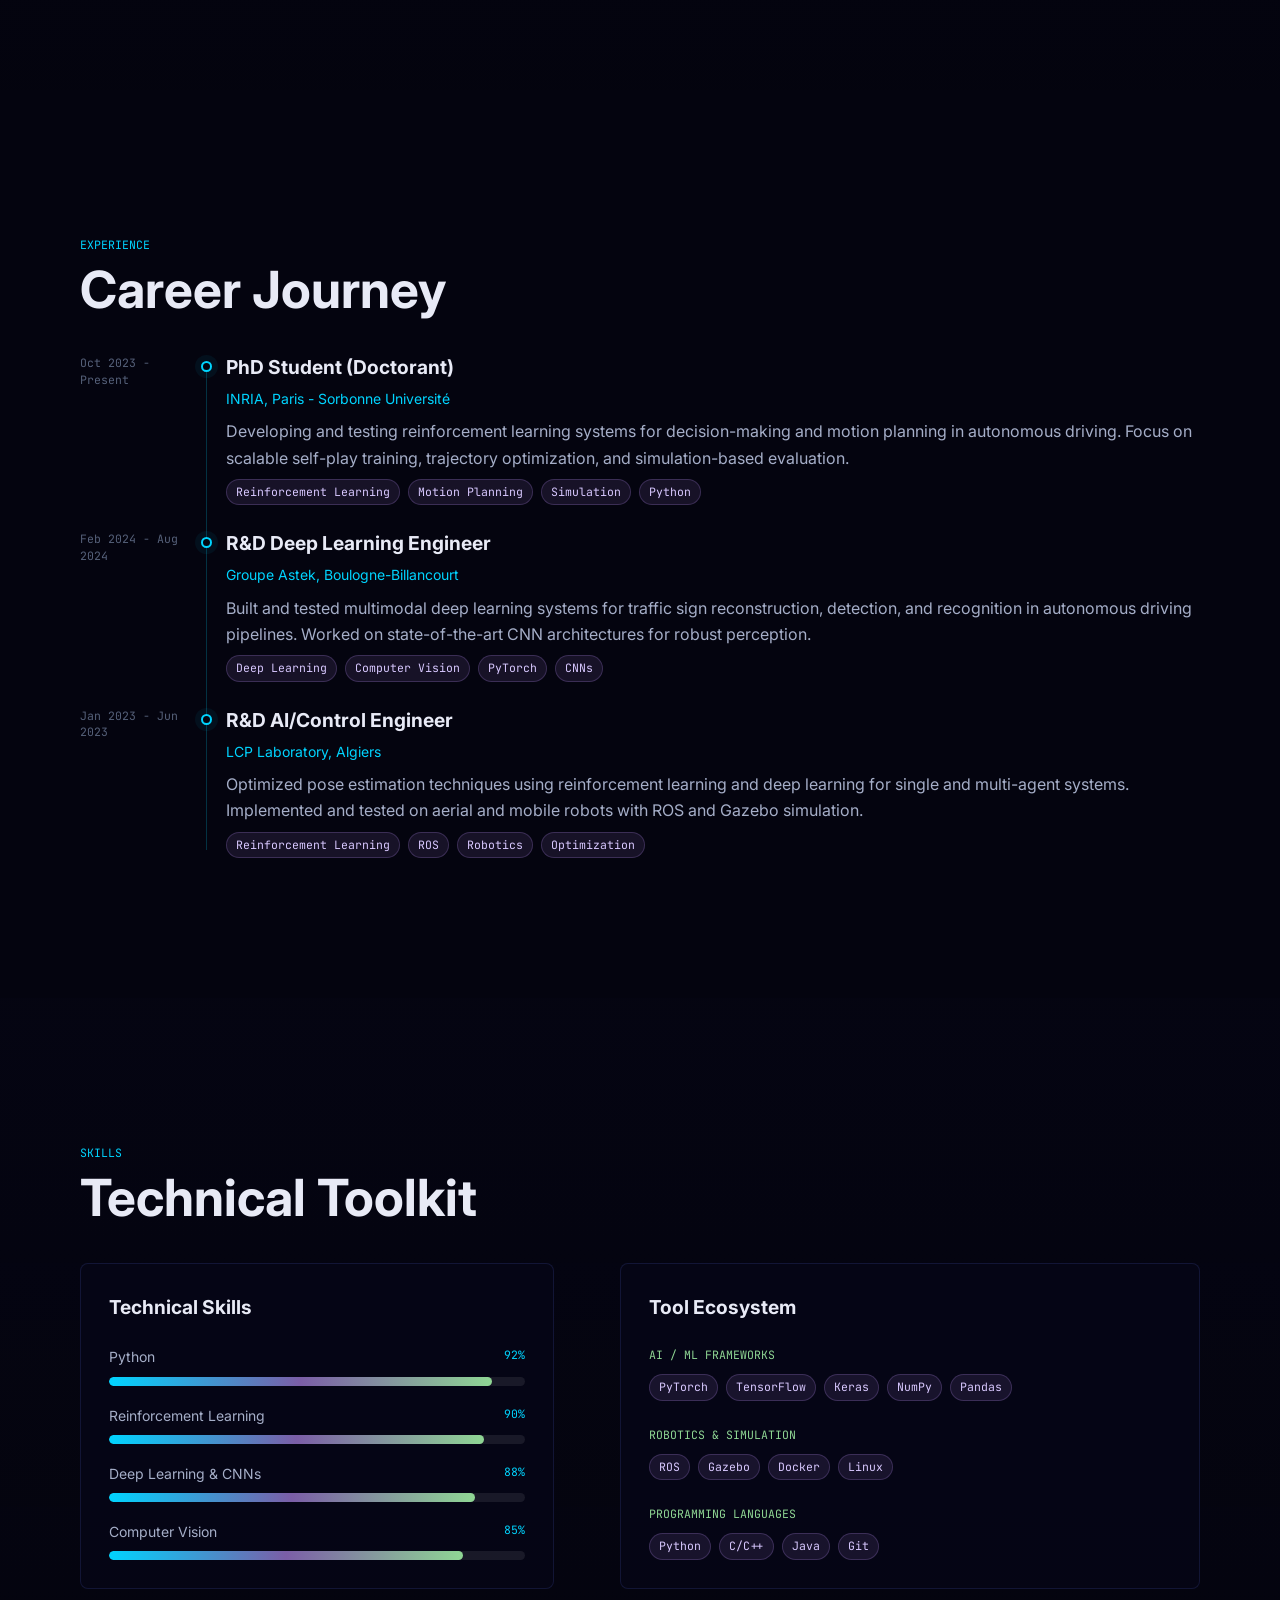
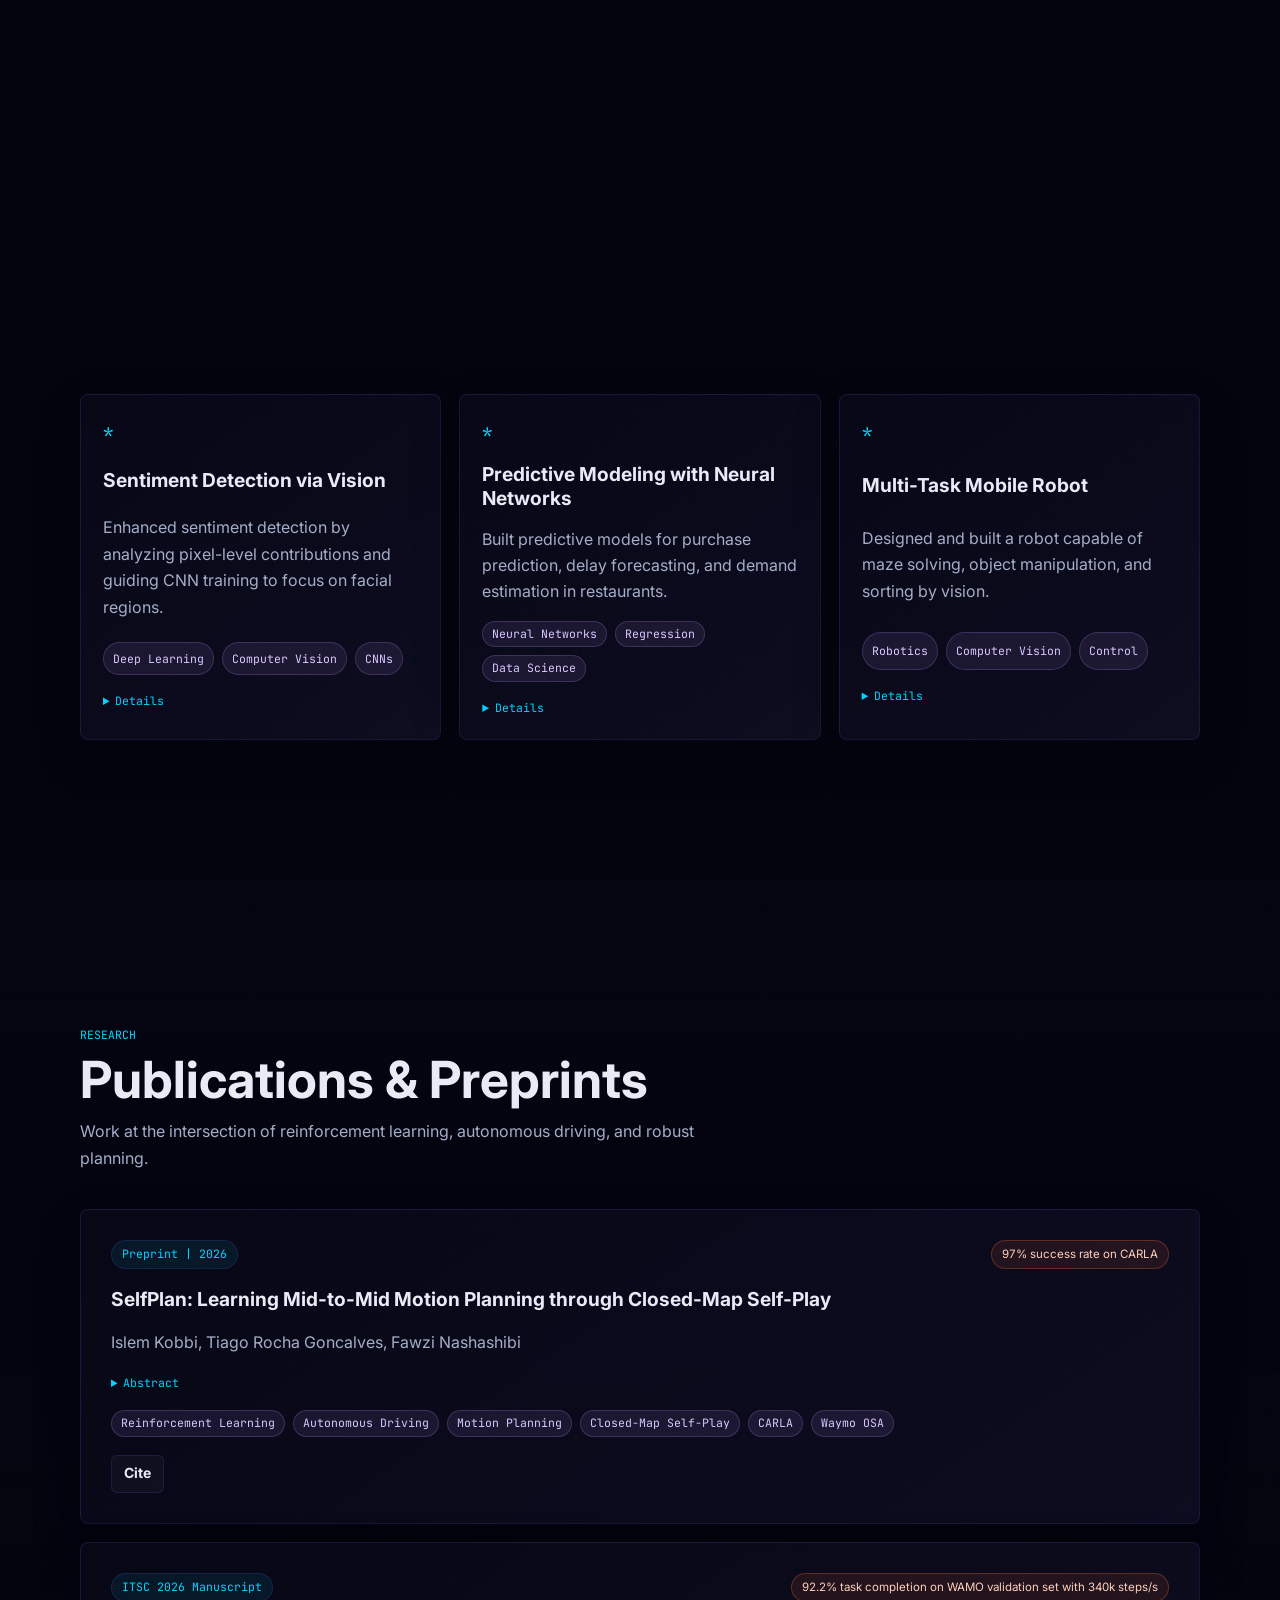
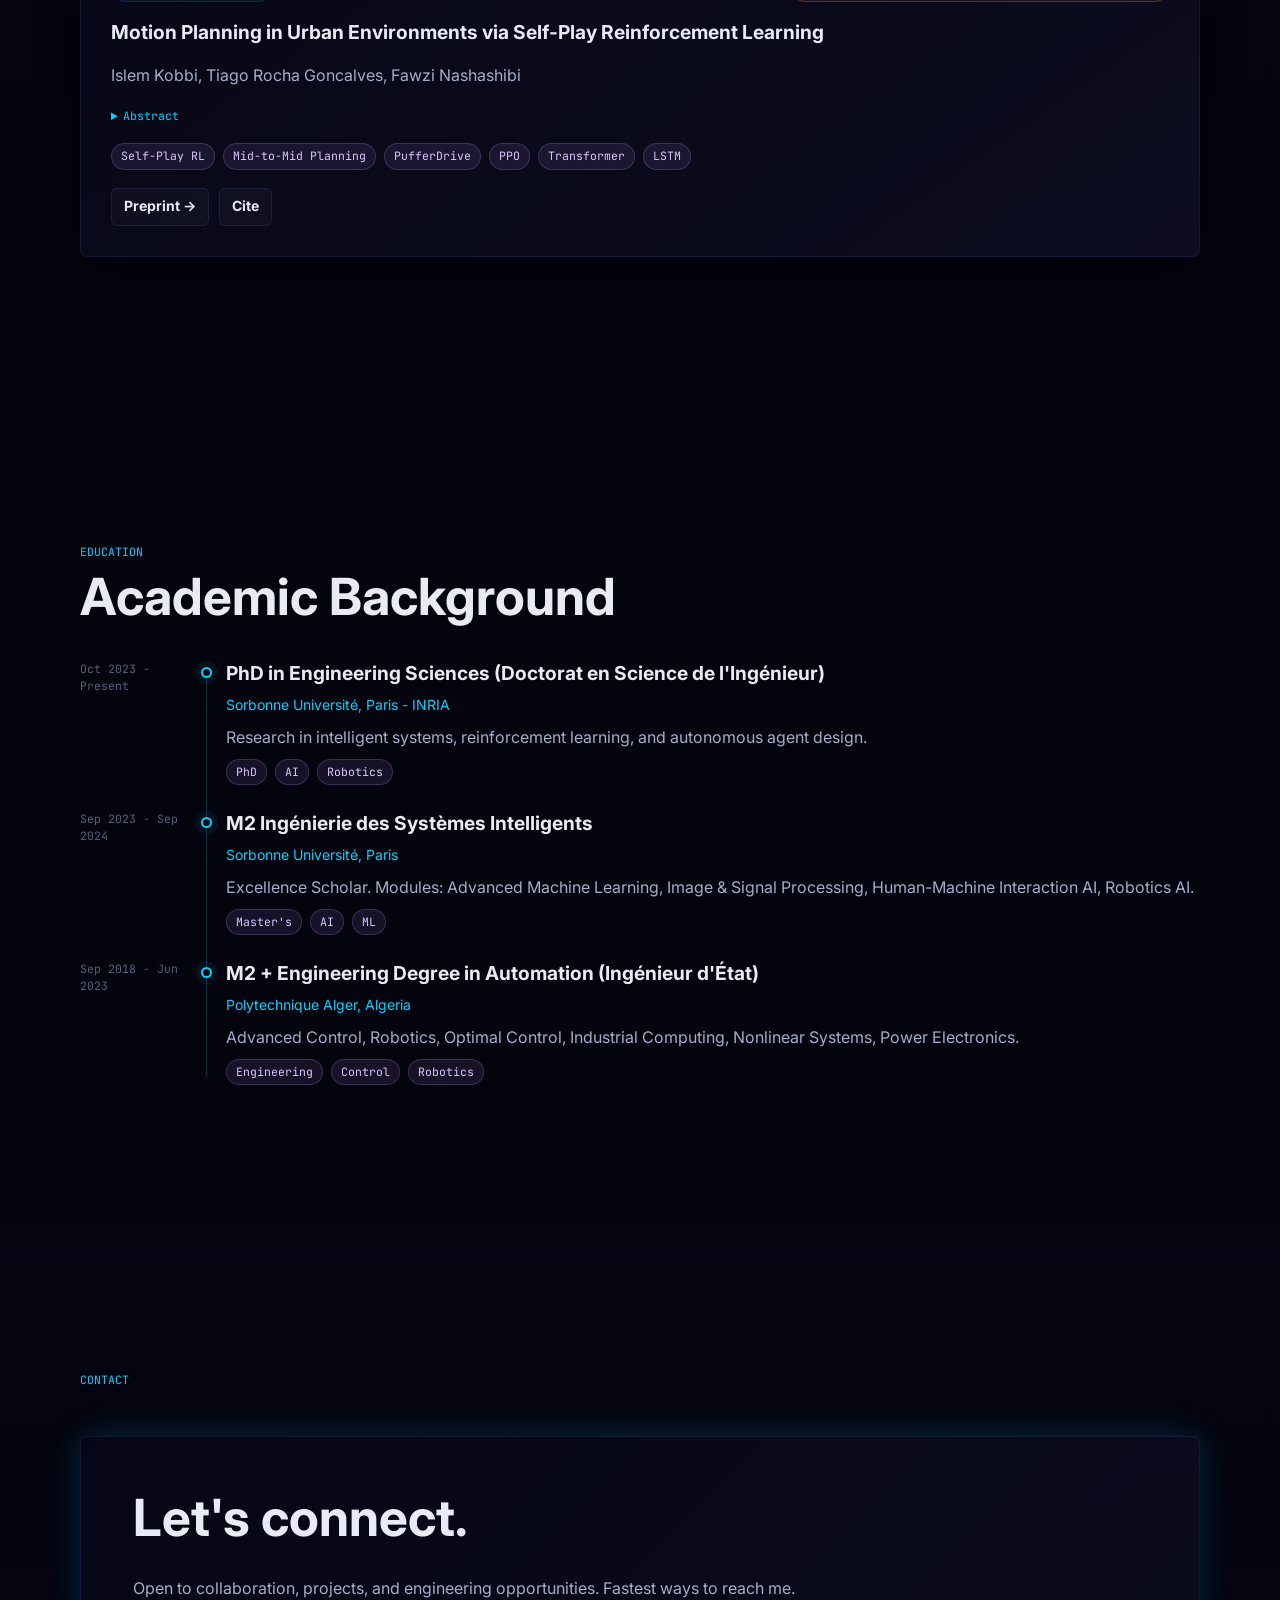
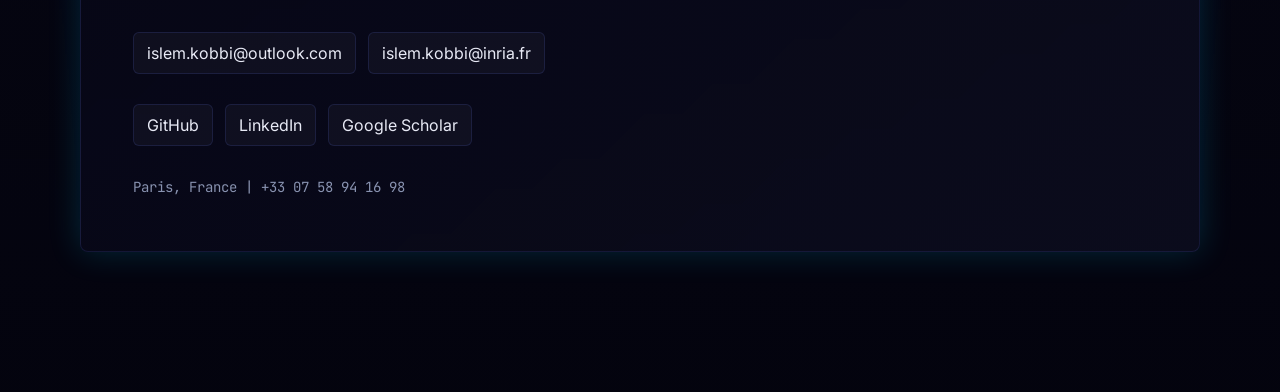
==== commit df439983: "go" ====
--- a/index.html
+++ b/index.html
@@ -3,11 +3,11 @@
   <head>
     <meta charset="utf-8">
     <meta name="viewport" content="width=device-width, initial-scale=1">
-    <title>Islem KOBBI — Autonomous Systems Engineer | R&D</title>
-    <meta name="description" content="Engineering-focused portfolio for autonomous systems, simulation tooling, and motion-planning software. Under construction.">
+    <title>Islem KOBBI — Robotics & AI Engineer</title>
+    <meta name="description" content="Robotics and AI engineer passionate about intelligent systems, reinforcement learning, and autonomous systems. Based in Paris, France.">
     <meta name="theme-color" content="#04040f">
-    <meta property="og:title" content="Islem KOBBI — Systems Engineer">
-    <meta property="og:description" content="Building an engineering portfolio for autonomous-driving software, simulation stacks, and R&D systems.">
+    <meta property="og:title" content="Islem KOBBI — Robotics & AI Engineer">
+    <meta property="og:description" content="Robotics and AI engineer working on intelligent systems, deep learning, and autonomous agents.">
     <meta property="og:image" content="assets/img/og-preview.svg">
     <meta property="og:url" content="https://islemkobbi.github.io">
     <meta property="og:type" content="website">
@@ -39,129 +39,63 @@
               <span aria-hidden="true"></span>
             </button>
             <div class="nav-links" id="site-nav" data-nav-links>
-              <a class="nav-link" href="#research">Research</a>
               <a class="nav-link" href="#experience">Experience</a>
               <a class="nav-link" href="#skills">Skills</a>
               <a class="nav-link" href="#projects">Projects</a>
+              <a class="nav-link" href="#research">Research</a>
+              <a class="nav-link" href="#education">Education</a>
               <a class="nav-link" href="#contact">Contact</a>
             </div>
           </nav>
         </header>
 
         <main id="main">
-          <noscript>
-            <div class="section-inner empty-state">JavaScript is disabled, so this page is showing built-in fallback content. For live JSON content, open it through the local server.</div>
-          </noscript>
           <section id="hero" class="hero" data-section>
             <div class="hero-content reveal">
-              <p class="hero-eyebrow" id="hero-institution">INRIA Paris - ASTRA Team</p>
+              <p class="hero-eyebrow" id="hero-institution">Sorbonne Université · INRIA Paris</p>
               <h1 class="hero-title" id="hero-name">ISLEM KOBBI</h1>
               <div class="hero-rule" aria-hidden="true"></div>
               <div class="hero-detail">
-                <p class="hero-subtitle" id="hero-subtitle">Self-Play Reinforcement Learning for Autonomous Driving</p>
-                <p class="hero-copy" id="hero-copy">I build mid-to-mid motion planners for autonomous vehicles, training policies through self-play reinforcement learning and validating them across closed maps, CARLA, PufferDrive, and Waymo-style urban scenarios.</p>
+                <p class="hero-subtitle" id="hero-subtitle">Robotics & AI Engineer</p>
+                <p class="hero-copy" id="hero-copy">Passionate about intelligent systems and autonomous agents. I work on reinforcement learning, deep learning for perception, and robotics control. Combining theoretical depth with practical systems engineering to solve complex automation problems.</p>
               </div>
               <div class="hero-actions">
-                <a class="button" href="#research">View Research <span aria-hidden="true">v</span></a>
+                <a class="button" href="#projects">View Work <span aria-hidden="true">v</span></a>
                 <a class="button button--warm" id="cv-link" href="assets/docs/CV_KOBBI.pdf" download>Download CV</a>
               </div>
             </div>
-            <a class="scroll-cue" href="#about">Scroll <span aria-hidden="true">v</span></a>
+            <a class="scroll-cue" href="#profile">Scroll <span aria-hidden="true">v</span></a>
             <div class="section-fade" aria-hidden="true"></div>
           </section>
 
-          <section id="about" class="section-block" data-section>
+          <section id="profile" class="section-block" data-section>
             <div class="section-inner">
               <div class="section-header reveal">
-                <span class="section-eyebrow">About</span>
-                <h2 class="section-title">Researcher, builder, motion-planning specialist.</h2>
-                <p class="section-subtitle">A concise profile for recruiters, research peers, and collaborators who need the signal quickly.</p>
+                <!-- <span class="section-eyebrow">About</span> -->
+                <h2 class="section-title">About</h2>
+                <p class="section-subtitle">Blending AI research with practical systems engineering to build intelligent autonomous systems.</p>
               </div>
-              <div id="profile-container">
-                <article class="about-grid reveal">
-                  <div class="profile-frame">
-                    <img src="assets/img/profile-placeholder.svg" alt="Islem KOBBI profile portrait" loading="lazy">
-                  </div>
-                  <div>
-                    <h3 class="about-name">Islem KOBBI</h3>
-                    <p class="about-meta">INRIA Paris - ASTRA Team</p>
-                    <p class="about-bio">PhD researcher working on mid-to-mid motion planning for autonomous driving, with a focus on self-play reinforcement learning, simulation-driven evaluation, and robust urban interaction.</p>
-                    <div class="stat-grid">
-                      <div class="stat reveal"><span class="stat-value">2</span><span class="stat-label">Publications</span></div>
-                      <div class="stat reveal"><span class="stat-value">3+</span><span class="stat-label">Years Research</span></div>
-                      <div class="stat reveal"><span class="stat-value">3</span><span class="stat-label">Languages</span></div>
-                      <div class="stat reveal"><span class="stat-value">2</span><span class="stat-label">Degrees</span></div>
-                    </div>
-                  </div>
-                </article>
-              </div>
+              <div id="profile-container"></div>
             </div>
           </section>
-
-          
 
           <section id="experience" class="section-block" data-section>
             <div class="section-inner">
               <div class="section-header reveal">
                 <span class="section-eyebrow">Experience</span>
-                <h2 class="section-title">Research timeline</h2>
+                <h2 class="section-title">Career Journey</h2>
               </div>
-              <div id="experience-container">
-                <div class="timeline">
-                  <article class="timeline-item reveal">
-                    <span class="timeline-dot" aria-hidden="true"></span>
-                    <div class="timeline-range">Oct 2023 - Present</div>
-                    <div class="timeline-body">
-                      <h3 class="timeline-title">Doctorant</h3>
-                      <p class="timeline-org">INRIA, Paris</p>
-                      <p class="timeline-description">Researching self-play reinforcement learning for mid-to-mid motion planning in autonomous driving, including closed-map training, Hermite-spline trajectory actions, CARLA evaluation, PufferDrive experiments, and Waymo-style realism metrics.</p>
-                      <div class="tag-list"><span class="tag">Self-Play RL</span><span class="tag">CARLA</span><span class="tag">PufferDrive</span><span class="tag">Motion Planning</span></div>
-                    </div>
-                  </article>
-                  <article class="timeline-item reveal">
-                    <span class="timeline-dot" aria-hidden="true"></span>
-                    <div class="timeline-range">Feb 2024 - Aug 2024</div>
-                    <div class="timeline-body">
-                      <h3 class="timeline-title">R&amp;D Deep Learning Intern</h3>
-                      <p class="timeline-org">Astek, Paris</p>
-                      <p class="timeline-description">Developed multimodal deep learning systems for traffic sign reconstruction, detection, and recognition in autonomous-driving perception pipelines.</p>
-                      <div class="tag-list"><span class="tag">Deep Learning</span><span class="tag">Computer Vision</span><span class="tag">PyTorch</span><span class="tag">OpenCV</span></div>
-                    </div>
-                  </article>
-                </div>
-              </div>
+              <div id="experience-container"></div>
             </div>
           </section>
-
-          
 
           <section id="skills" class="section-block" data-section>
             <div class="section-inner">
               <div class="section-header reveal">
                 <span class="section-eyebrow">Skills</span>
-                <h2 class="section-title">Technical stack</h2>
+                <h2 class="section-title">Technical Toolkit</h2>
               </div>
-              <div id="skills-container">
-                <div class="two-column">
-                  <section class="skill-panel reveal">
-                    <h3 class="panel-title">Technical Skills</h3>
-                    <div class="skill-list">
-                      <div class="skill-row"><div class="skill-meta"><span>Python</span><span class="skill-level">92%</span></div><div class="skill-track"><span class="skill-fill" style="--skill-level: 92%"></span></div></div>
-                      <div class="skill-row"><div class="skill-meta"><span>PyTorch / Deep RL</span><span class="skill-level">88%</span></div><div class="skill-track"><span class="skill-fill" style="--skill-level: 88%"></span></div></div>
-                      <div class="skill-row"><div class="skill-meta"><span>Self-Play Reinforcement Learning</span><span class="skill-level">90%</span></div><div class="skill-track"><span class="skill-fill" style="--skill-level: 90%"></span></div></div>
-                      <div class="skill-row"><div class="skill-meta"><span>CARLA / PufferDrive</span><span class="skill-level">82%</span></div><div class="skill-track"><span class="skill-fill" style="--skill-level: 82%"></span></div></div>
-                    </div>
-                  </section>
-                  <section class="tool-panel reveal">
-                    <h3 class="panel-title">Tool Ecosystem</h3>
-                    <div class="category-list">
-                      <div class="category"><p class="category-label">AI / ML</p><div class="tag-list"><span class="tag">PyTorch</span><span class="tag">PPO</span><span class="tag">Transformer</span><span class="tag">LSTM</span><span class="tag">NumPy</span></div></div>
-                      <div class="category"><p class="category-label">Simulation</p><div class="tag-list"><span class="tag">CARLA</span><span class="tag">PufferDrive</span><span class="tag">Waymo OSA</span><span class="tag">Docker</span><span class="tag">Linux</span></div></div>
-                      <div class="category"><p class="category-label">Planning</p><div class="tag-list"><span class="tag">Mid-to-Mid Planning</span><span class="tag">Hermite Splines</span><span class="tag">Trajectory Tracking</span><span class="tag">Closed-Loop Evaluation</span></div></div>
-                    </div>
-                  </section>
-                </div>
-              </div>
+              <div id="skills-container"></div>
             </div>
           </section>
 
@@ -169,35 +103,9 @@
             <div class="section-inner">
               <div class="section-header reveal">
                 <span class="section-eyebrow">Projects</span>
-                <h2 class="section-title">Selected systems</h2>
+                <h2 class="section-title">Selected Work</h2>
               </div>
-              <div id="projects-container">
-                <div class="card-grid">
-                  <article class="project-card reveal">
-                    <span class="project-glyph" aria-hidden="true">*</span>
-                    <h3 class="project-title">Closed-Map Self-Play Planner</h3>
-                    <p class="project-summary">A mid-to-mid RL planner trained through closed-map self-play and evaluated on CARLA and Waymo-style metrics.</p>
-                    <div class="tag-list"><span class="tag">Self-Play RL</span><span class="tag">CARLA</span><span class="tag">Motion Planning</span></div>
-                    <details class="project-details"><summary>Details</summary><p>SelfPlan learns short-horizon trajectory outputs tracked by a low-level controller and reports 97% success on the CARLA protocol.</p></details>
-                    <div class="project-actions"><a class="button button--ghost" href="assets/docs/selfplan-closed-map-self-play.pdf" target="_blank" rel="noreferrer">Paper -></a></div>
-                  </article>
-                  <article class="project-card reveal">
-                    <span class="project-glyph" aria-hidden="true">*</span>
-                    <h3 class="project-title">Urban Self-Play Motion Planner</h3>
-                    <p class="project-summary">A GPU-trained planner that outputs Hermite-spline trajectories for dense urban multi-agent scenarios.</p>
-                    <div class="tag-list"><span class="tag">PufferDrive</span><span class="tag">PPO</span><span class="tag">LSTM</span><span class="tag">Transformer</span></div>
-                    <details class="project-details"><summary>Details</summary><p>Compares MLP, recurrent, transformer, and transformer-LSTM policies on 150 unseen urban maps.</p></details>
-                    <div class="project-actions"><a class="button button--ghost" href="assets/docs/motion-planning-self-play-itsc26.pdf" target="_blank" rel="noreferrer">Paper -></a></div>
-                  </article>
-                  <article class="project-card reveal">
-                    <span class="project-glyph" aria-hidden="true">*</span>
-                    <h3 class="project-title">Simulation Evaluation Stack</h3>
-                    <p class="project-summary">Experiment tooling for repeatable autonomous-driving policy evaluation across simulators and metrics.</p>
-                    <div class="tag-list"><span class="tag">CARLA</span><span class="tag">PufferDrive</span><span class="tag">Docker</span></div>
-                    <details class="project-details"><summary>Details</summary><p>A workflow for comparing policy behavior across CARLA, PufferDrive, and Waymo-style validation scenarios.</p></details>
-                  </article>
-                </div>
-              </div>
+              <div id="projects-container"></div>
             </div>
           </section>
 
@@ -208,57 +116,7 @@
                 <h2 class="section-title">Publications & Preprints</h2>
                 <p class="section-subtitle">Work at the intersection of reinforcement learning, autonomous driving, and robust planning.</p>
               </div>
-              <div class="stack" id="publications-container">
-                <article class="paper-card reveal">
-                  <div class="paper-top">
-                    <span class="paper-venue">Preprint | 2026</span>
-                    <span class="result-badge">97% success | 2% collision | 1% off-road on CARLA</span>
-                  </div>
-                  <h3 class="paper-title">SelfPlan: Learning Mid-to-Mid Motion Planning through Closed-Map Self-Play</h3>
-                  <p class="paper-authors">Islem Kobbi, Tiago Rocha Goncalves, Fawzi Nashashibi</p>
-                  <div class="paper-abstract">
-                    <details open>
-                      <summary>Abstract</summary>
-                      <p>SelfPlan is a closed-map scalable self-play framework for learning mid-to-mid motion planners. The policy outputs short-horizon trajectories tracked by a low-level controller, using structured ego-frame observations and rewards for path quality, efficiency, safety, and goal reaching.</p>
-                    </details>
-                  </div>
-                  <div class="tag-list">
-                    <span class="tag">Self-Play RL</span>
-                    <span class="tag">CARLA</span>
-                    <span class="tag">Motion Planning</span>
-                    <span class="tag">Waymo OSA</span>
-                  </div>
-                  <div class="paper-actions">
-                    <a class="button button--ghost" href="assets/docs/selfplan-closed-map-self-play.pdf" target="_blank" rel="noreferrer">PDF -></a>
-                    <a class="button button--ghost" href="https://hal.science/hal-05294346" target="_blank" rel="noreferrer">HAL -></a>
-                  </div>
-                </article>
-
-                <article class="paper-card reveal">
-                  <div class="paper-top">
-                    <span class="paper-venue">ITSC 2026 Manuscript</span>
-                    <span class="result-badge">92.2% task completion | 6.9% collision | 340k steps/s</span>
-                  </div>
-                  <h3 class="paper-title">Motion Planning in Urban Environments via Self-Play Reinforcement Learning</h3>
-                  <p class="paper-authors">Islem Kobbi, Tiago Rocha Goncalves, Fawzi Nashashibi</p>
-                  <div class="paper-abstract">
-                    <details open>
-                      <summary>Abstract</summary>
-                      <p>This work studies self-play reinforcement learning for mid-to-mid motion planning in urban autonomous driving. The planner maps structured observations to continuous trajectories parameterized by cubic Hermite splines while preserving a modular perception-planning-control pipeline.</p>
-                    </details>
-                  </div>
-                  <div class="tag-list">
-                    <span class="tag">PufferDrive</span>
-                    <span class="tag">PPO</span>
-                    <span class="tag">Transformer</span>
-                    <span class="tag">LSTM</span>
-                  </div>
-                  <div class="paper-actions">
-                    <a class="button button--ghost" href="assets/docs/motion-planning-self-play-itsc26.pdf" target="_blank" rel="noreferrer">PDF -></a>
-                    <a class="button button--ghost" href="assets/docs/motion-planning-self-play-preprint.pdf" target="_blank" rel="noreferrer">Preprint -></a>
-                  </div>
-                </article>
-              </div>
+              <div class="stack" id="publications-container"></div>
             </div>
           </section>
 
@@ -266,52 +124,18 @@
             <div class="section-inner">
               <div class="section-header reveal">
                 <span class="section-eyebrow">Education</span>
-                <h2 class="section-title">Academic foundation</h2>
+                <h2 class="section-title">Academic Background</h2>
               </div>
-              <div id="education-container">
-                <div class="timeline">
-                  <article class="timeline-item reveal">
-                    <span class="timeline-dot" aria-hidden="true"></span>
-                    <div class="timeline-range">2023 - Present</div>
-                    <div class="timeline-body">
-                      <h3 class="timeline-title">PhD in Autonomous Driving and Reinforcement Learning</h3>
-                      <p class="timeline-org">INRIA Paris - ASTRA Team</p>
-                      <p class="timeline-description">Doctoral research on reinforcement learning, motion planning, and scalable self-play for autonomous vehicles.</p>
-                      <div class="tag-list"><span class="tag">PhD</span><span class="tag">RL</span><span class="tag">Autonomous Driving</span></div>
-                    </div>
-                  </article>
-                  <article class="timeline-item reveal">
-                    <span class="timeline-dot" aria-hidden="true"></span>
-                    <div class="timeline-range">Before 2023</div>
-                    <div class="timeline-body">
-                      <h3 class="timeline-title">Graduate Studies in AI, Robotics, and Computer Science</h3>
-                      <p class="timeline-org">Engineering and research training</p>
-                      <p class="timeline-description">Foundation in machine learning, computer vision, software engineering, and robotic systems.</p>
-                      <div class="tag-list"><span class="tag">AI</span><span class="tag">Robotics</span><span class="tag">Computer Science</span></div>
-                    </div>
-                  </article>
-                </div>
-              </div>
+              <div id="education-container"></div>
             </div>
           </section>
 
           <section id="contact" class="section-block" data-section>
             <div class="section-inner">
-              <div id="contact-container">
-                <section class="contact-panel reveal">
-                  <h2 class="contact-title">Let's talk research.</h2>
-                  <p class="contact-copy">For research conversations, industry roles, or collaborations, these are the fastest ways to reach me.</p>
-                  <div class="contact-grid">
-                    <a class="contact-chip" href="mailto:islem.kobbi@inria.fr">islem.kobbi@inria.fr</a>
-                    <a class="contact-chip" href="mailto:islem.kobbi@outlook.com">islem.kobbi@outlook.com</a>
-                  </div>
-                  <div class="contact-grid">
-                    <a class="contact-chip" href="https://github.com/islemkobbi" target="_blank" rel="noreferrer">GitHub</a>
-                    <a class="contact-chip" href="https://www.linkedin.com/in/islem-kobbi/" target="_blank" rel="noreferrer">LinkedIn</a>
-                  </div>
-                  <p class="contact-note">Paris, France | +33 07 58 94 16 98</p>
-                </section>
+              <div class="section-header reveal">
+                <span class="section-eyebrow">Contact</span>
               </div>
+              <div id="contact-container"></div>
             </div>
           </section>
         </main>
@@ -320,45 +144,3 @@
         <script type="module" src="js/main.js"></script>
       </body>
     </html>
-        color: var(--muted);
-        max-width: 680px;
-      }
-      .construction-panel .construction-note {
-        margin-top: 1.8rem;
-        color: var(--dim);
-      }
-      .construction-panel .hero-actions {
-        display: flex;
-        flex-wrap: wrap;
-        gap: 1rem;
-      }
-    </style>
-    <link rel="preconnect" href="https://fonts.googleapis.com">
-    <link rel="preconnect" href="https://fonts.gstatic.com" crossorigin>
-    <link href="https://fonts.googleapis.com/css2?family=Inter:wght@400;500;600;700;800&family=JetBrains+Mono:wght@400;600;700&family=Space+Grotesk:wght@500;600;700&display=swap" rel="stylesheet">
-    <link rel="stylesheet" href="css/reset.css">
-    <link rel="stylesheet" href="css/tokens.css">
-    <link rel="stylesheet" href="css/neural-bg.css">
-    <link rel="stylesheet" href="css/layout.css">
-    <link rel="stylesheet" href="css/components.css">
-    <link rel="stylesheet" href="css/animations.css">
-  </head>
-  <body>
-    <a class="skip-link" href="#main">Skip to content</a>
-
-    <main id="main" class="construction-shell">
-      <section class="construction-panel">
-        <p class="hero-eyebrow">Islem Kobbi Portfolio</p>
-        <h1>Under construction</h1>
-        <p class="hero-copy"> ...</p>
-        <div class="hero-actions">
-          <a class="button button--warm" id="cv-link" href="assets/docs/CV_KOBBI.pdf" download>Download CV</a>
-          <a class="button button--ghost" href="mailto:islem.kobbi@inria.fr">Email</a>
-        </div>
-        <div class="construction-note">
-          <p>...</p>
-        </div>
-      </section>
-    </main>
-  </body>
-</html>
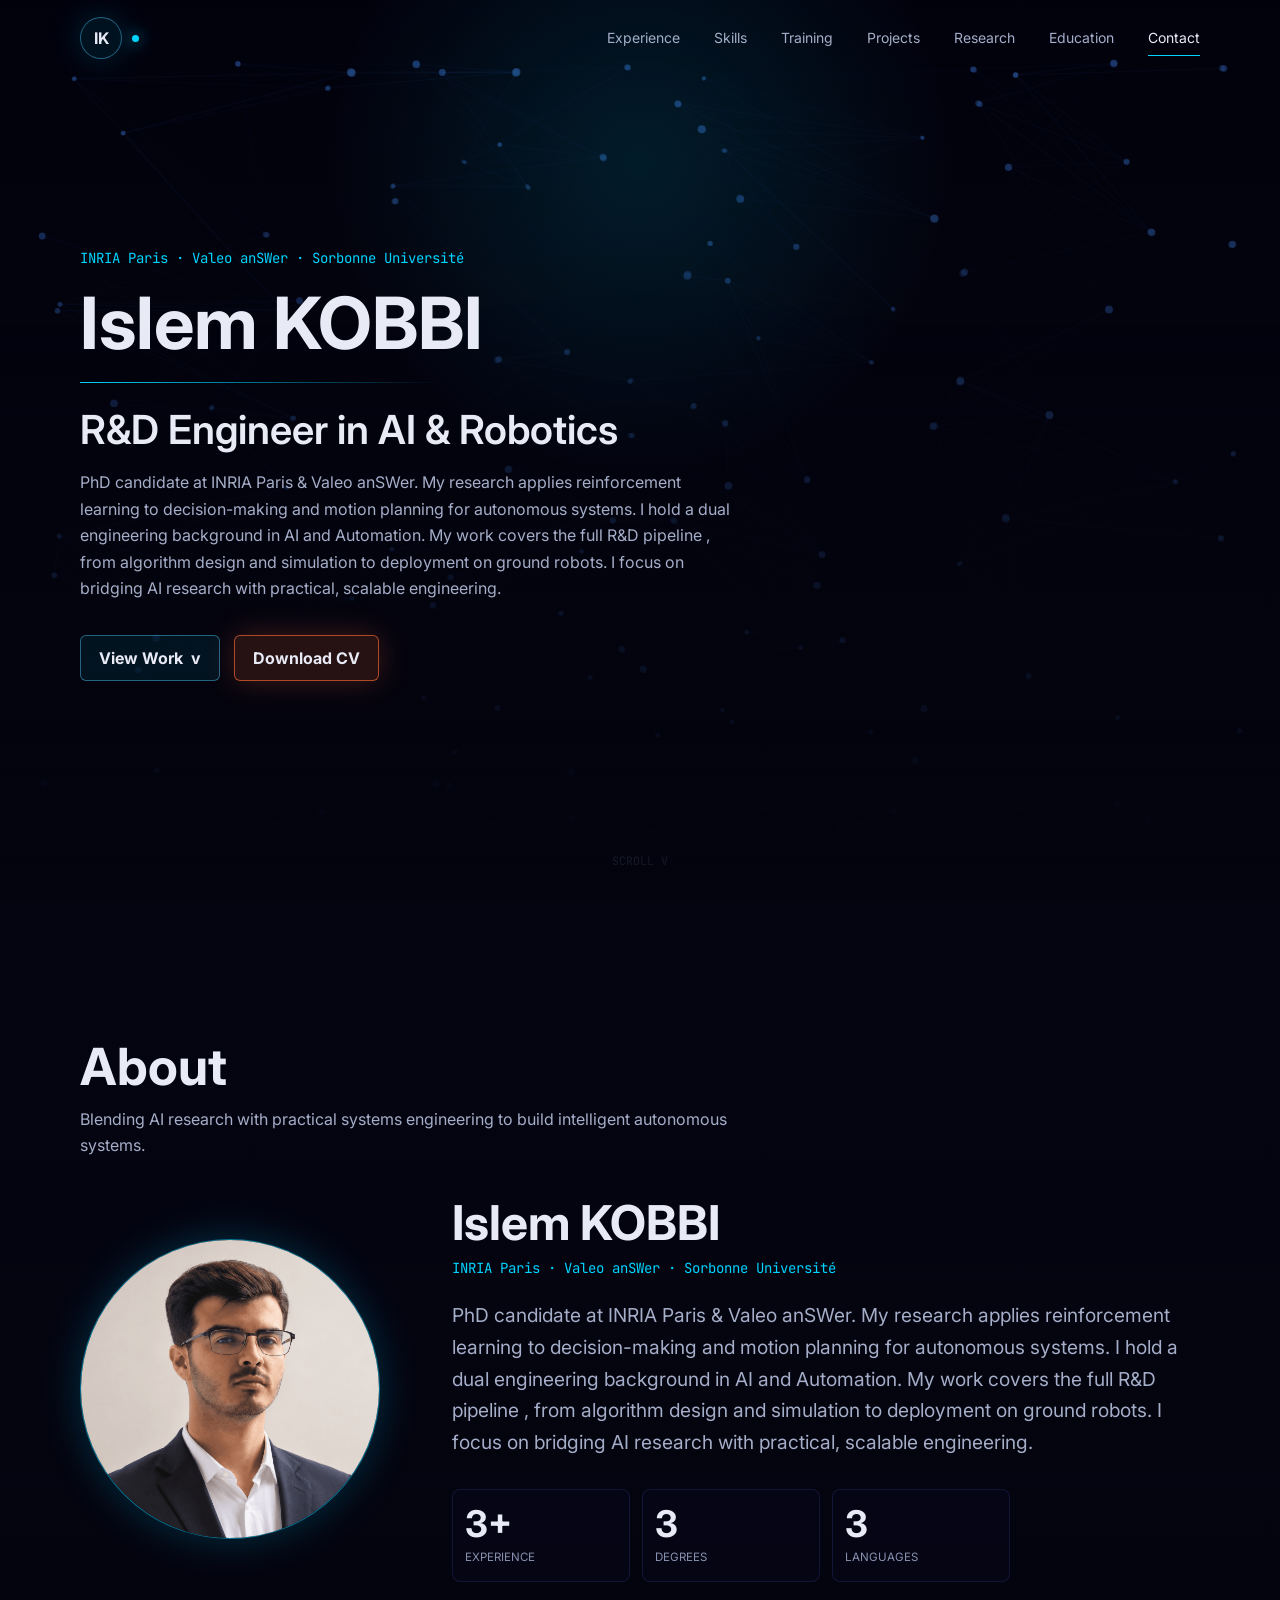
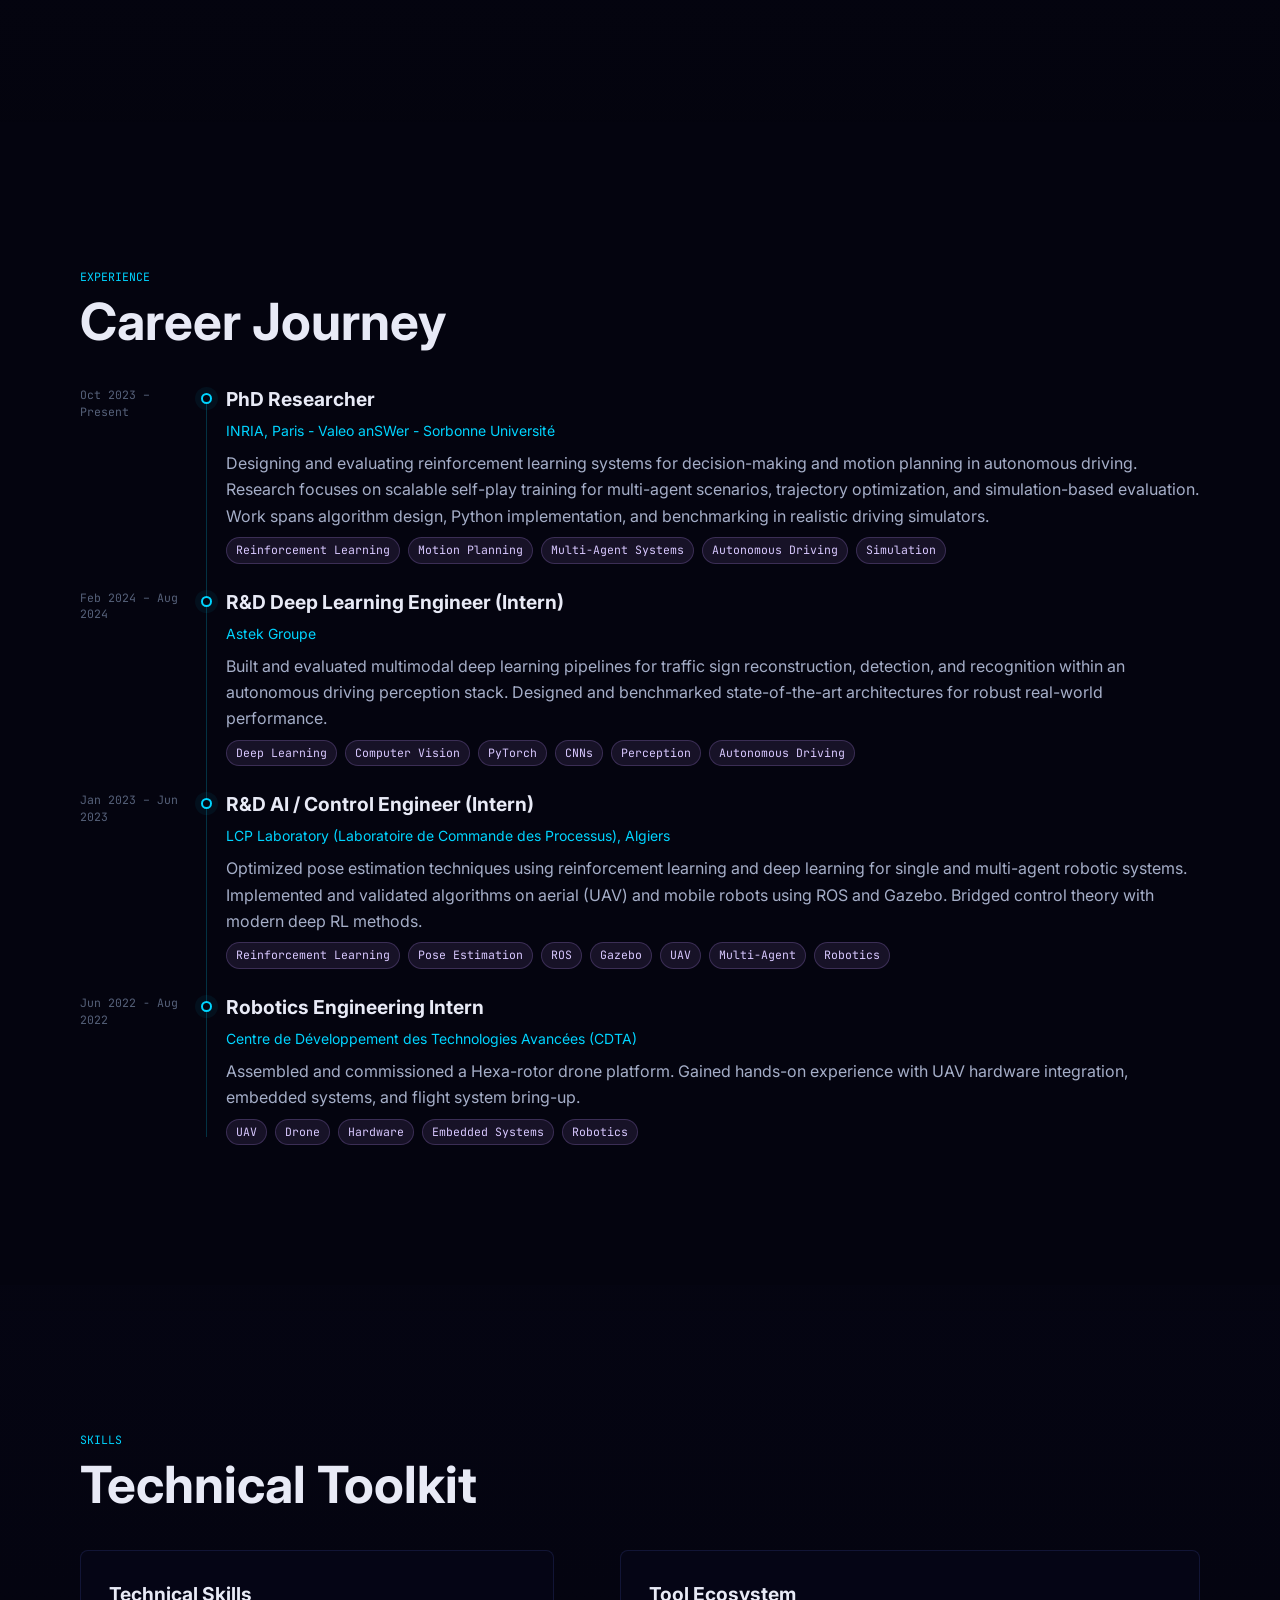
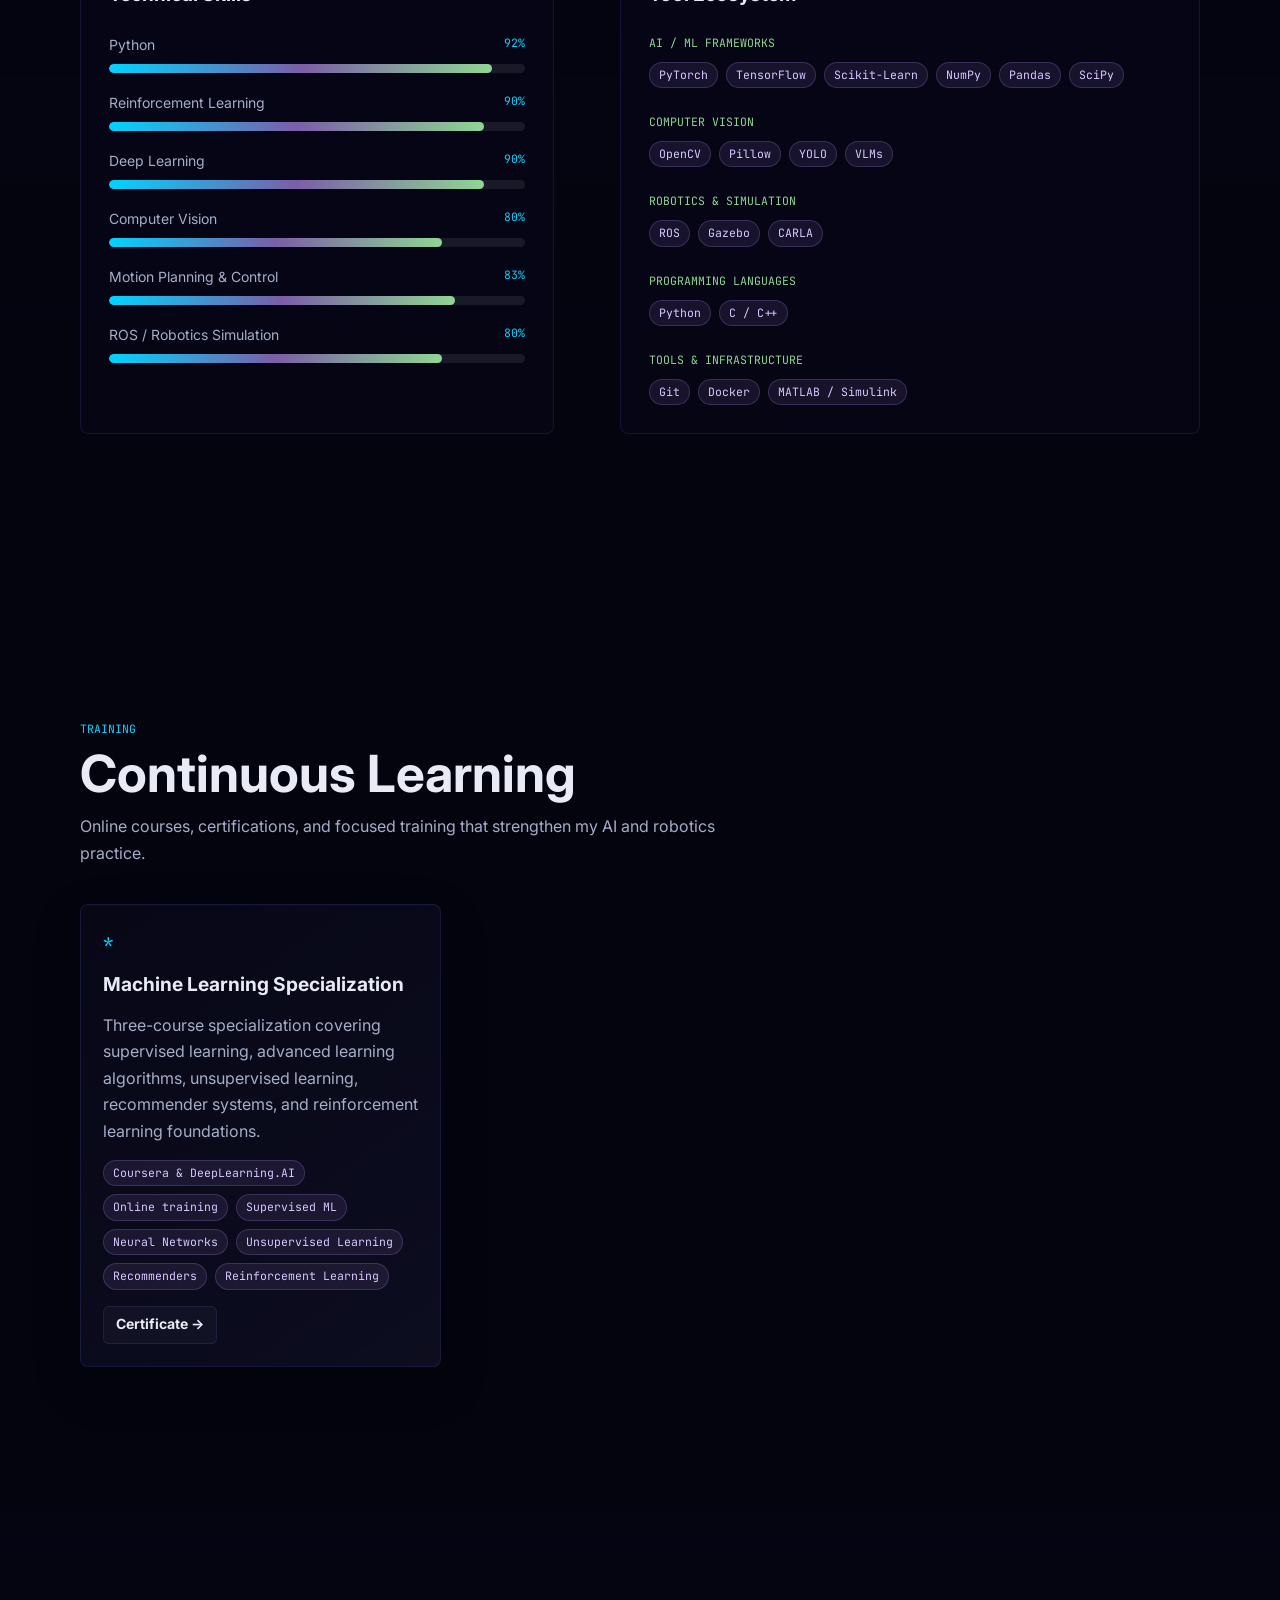
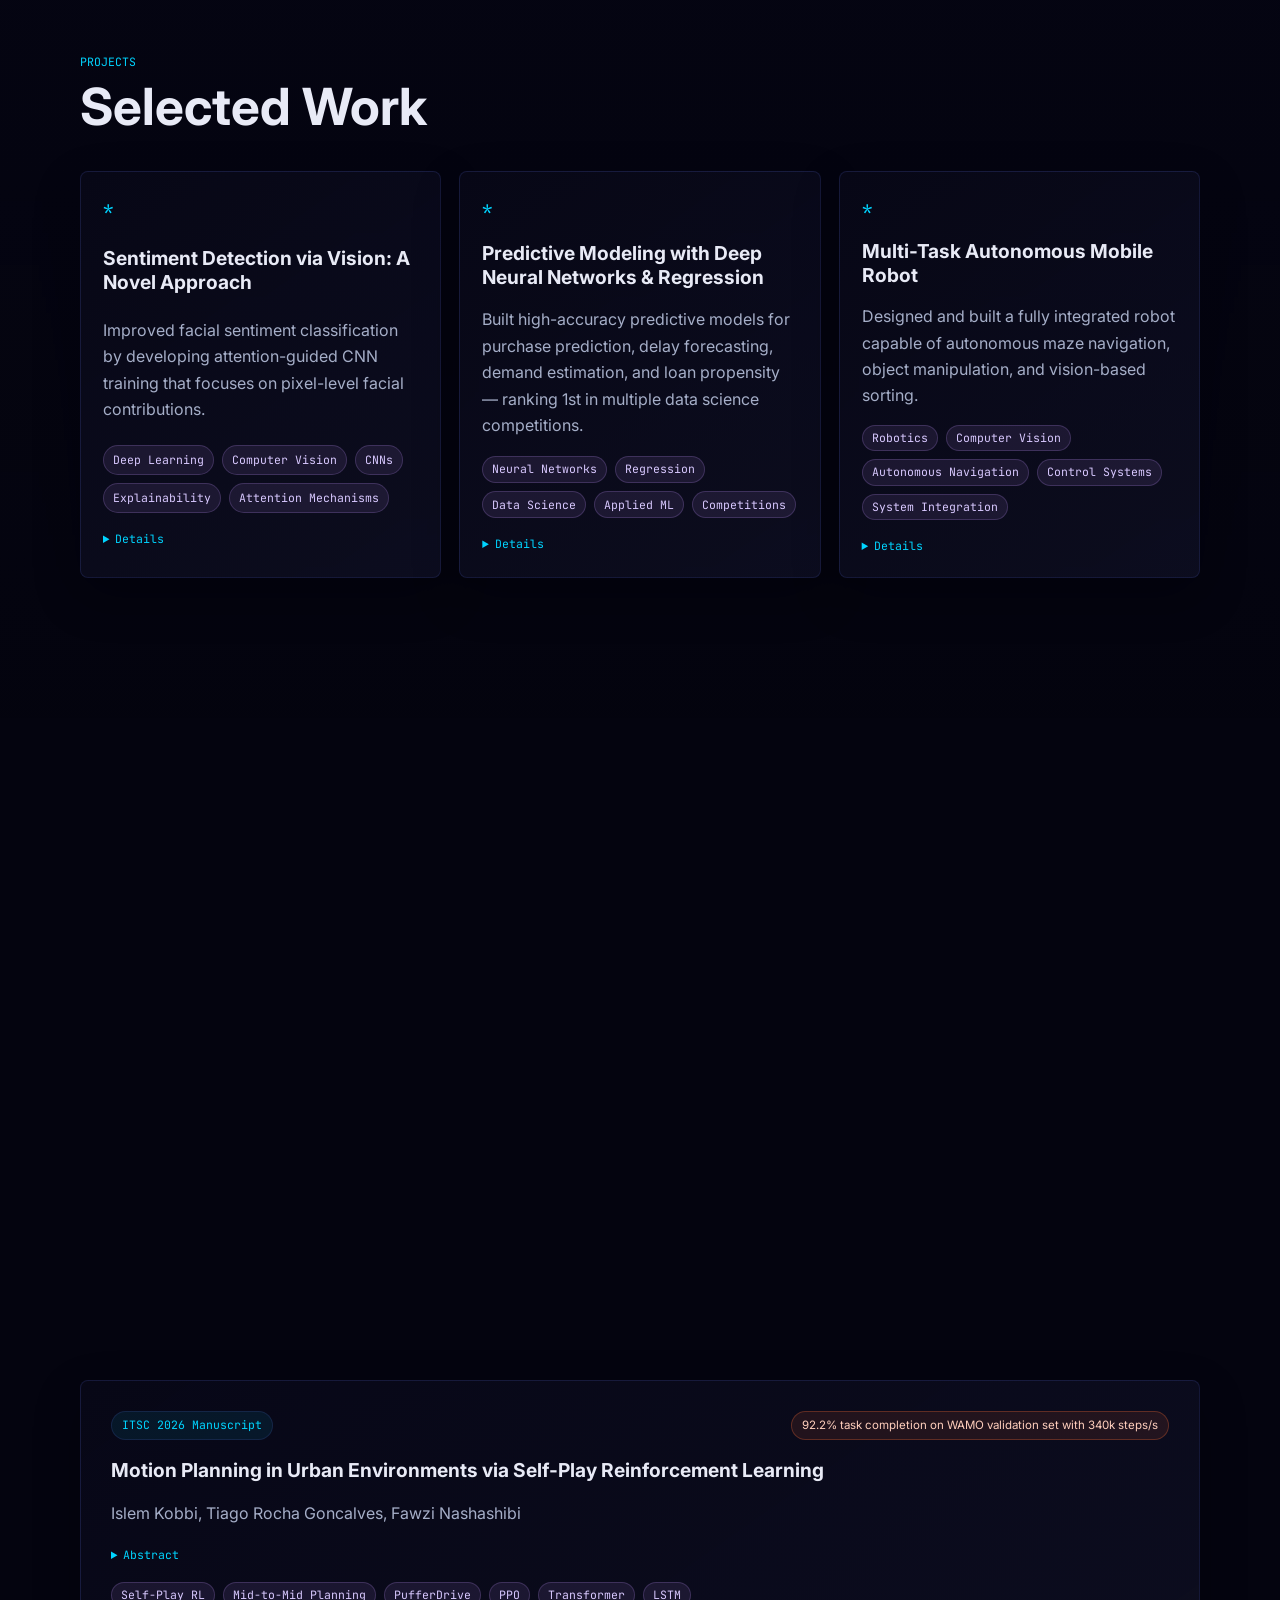
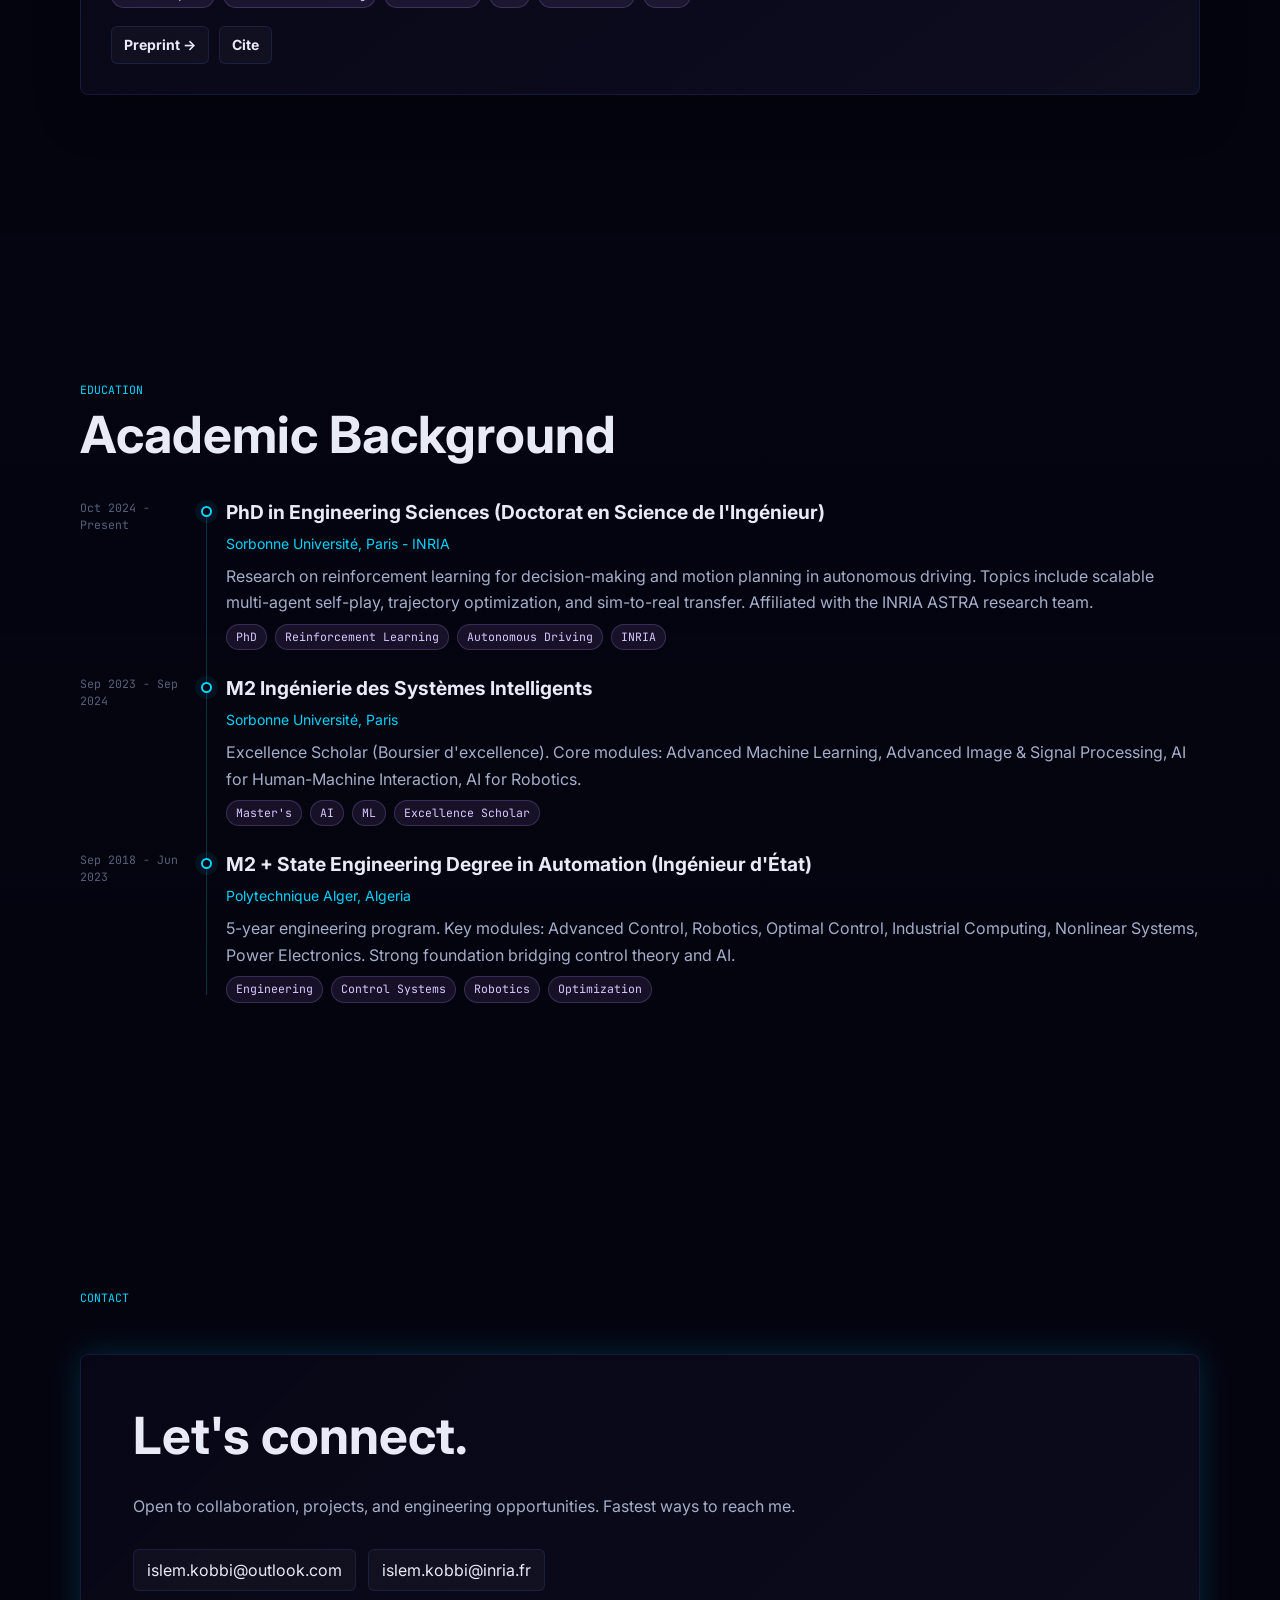
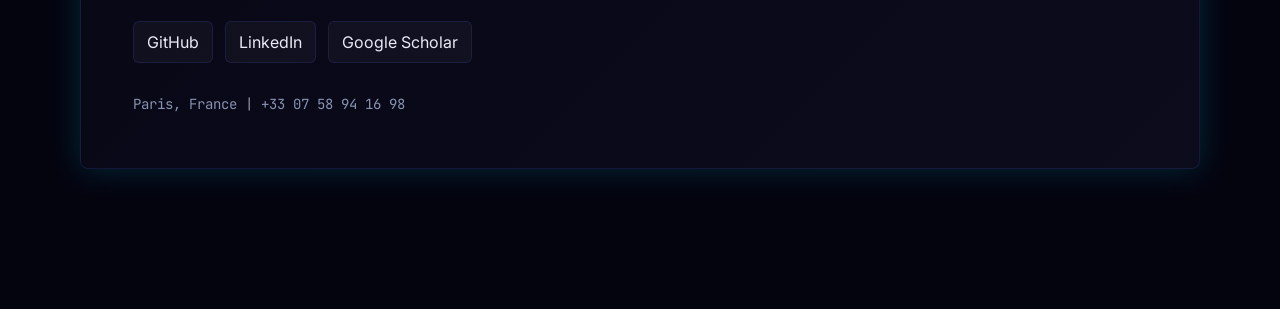
==== commit 6401df1c: "done" ====
--- a/index.html
+++ b/index.html
@@ -41,6 +41,7 @@
             <div class="nav-links" id="site-nav" data-nav-links>
               <a class="nav-link" href="#experience">Experience</a>
               <a class="nav-link" href="#skills">Skills</a>
+              <a class="nav-link" href="#training">Training</a>
               <a class="nav-link" href="#projects">Projects</a>
               <a class="nav-link" href="#research">Research</a>
               <a class="nav-link" href="#education">Education</a>
@@ -99,6 +100,17 @@
             </div>
           </section>
 
+          <section id="training" class="section-block" data-section>
+            <div class="section-inner">
+              <div class="section-header reveal">
+                <span class="section-eyebrow">Training</span>
+                <h2 class="section-title">Continuous Learning</h2>
+                <p class="section-subtitle">Online courses, certifications, and focused training that strengthen my AI and robotics practice.</p>
+              </div>
+              <div id="training-container"></div>
+            </div>
+          </section>
+
           <section id="projects" class="section-block" data-section>
             <div class="section-inner">
               <div class="section-header reveal">
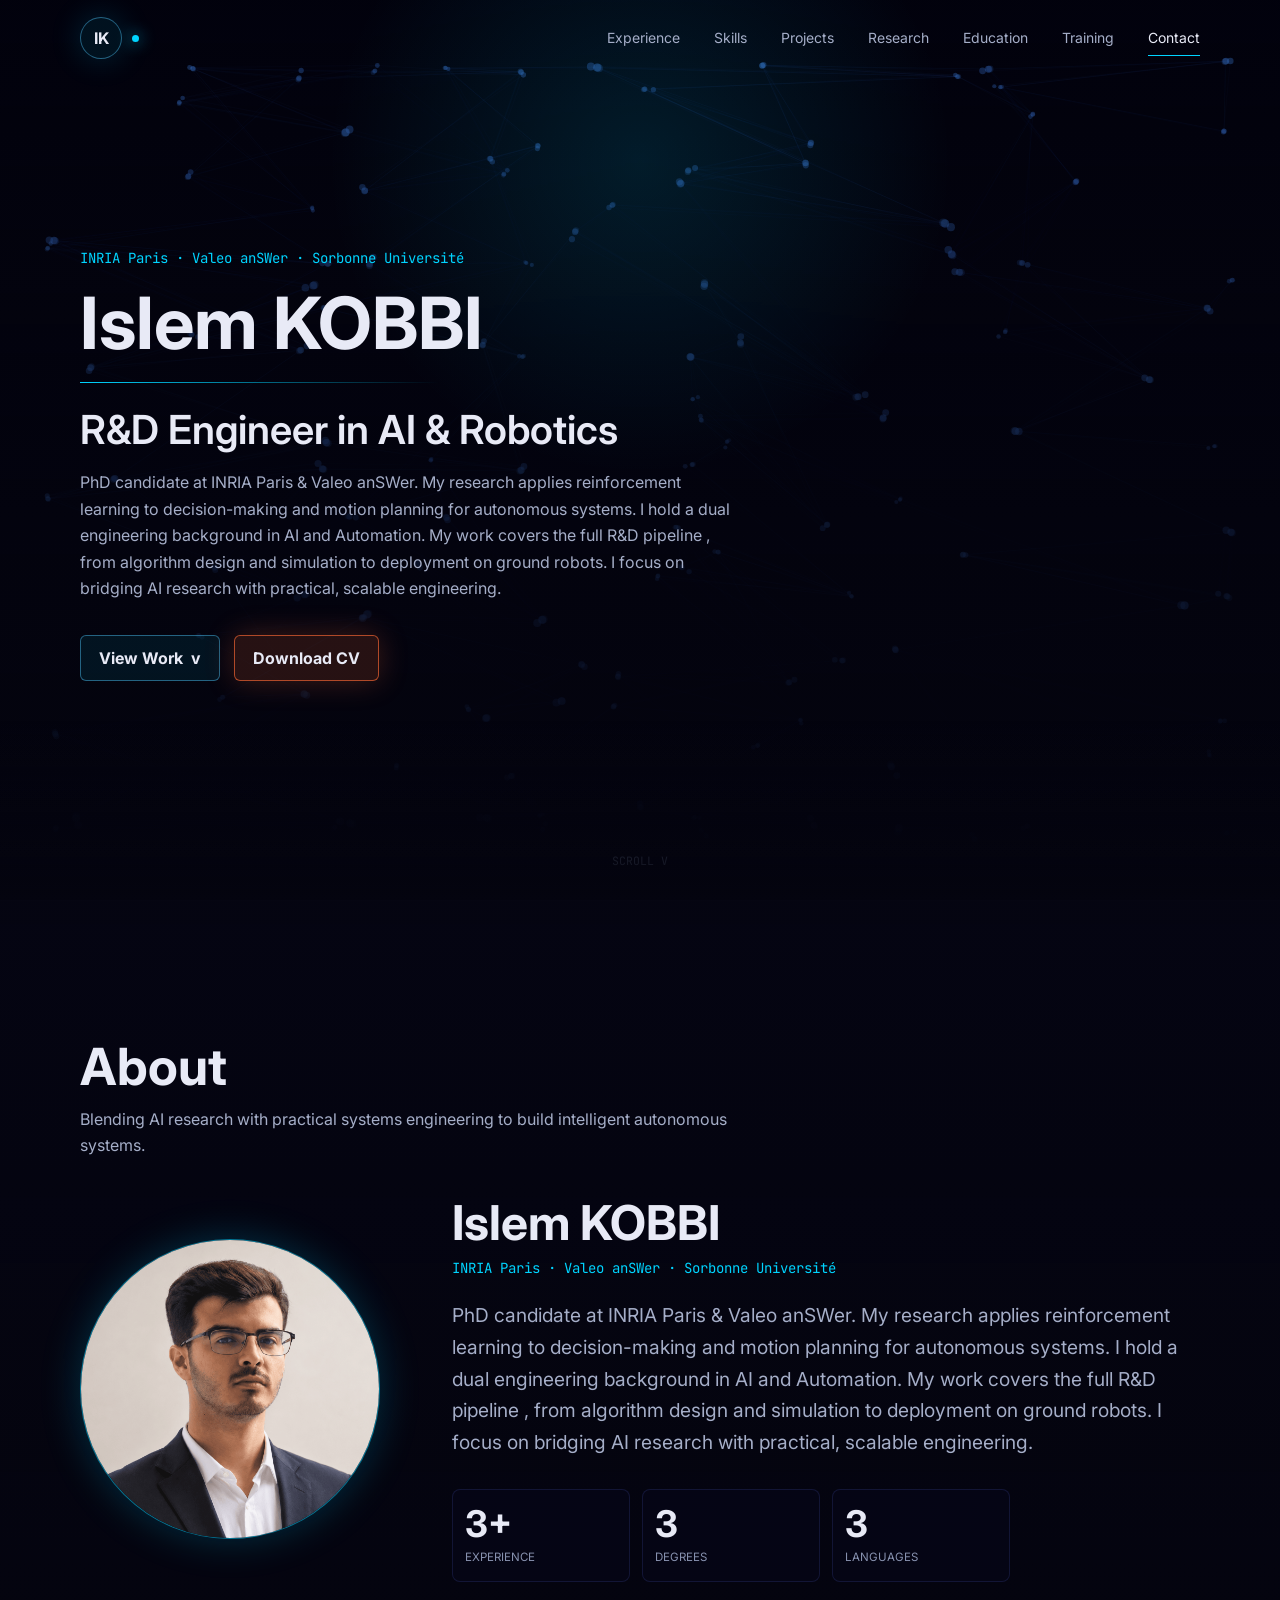
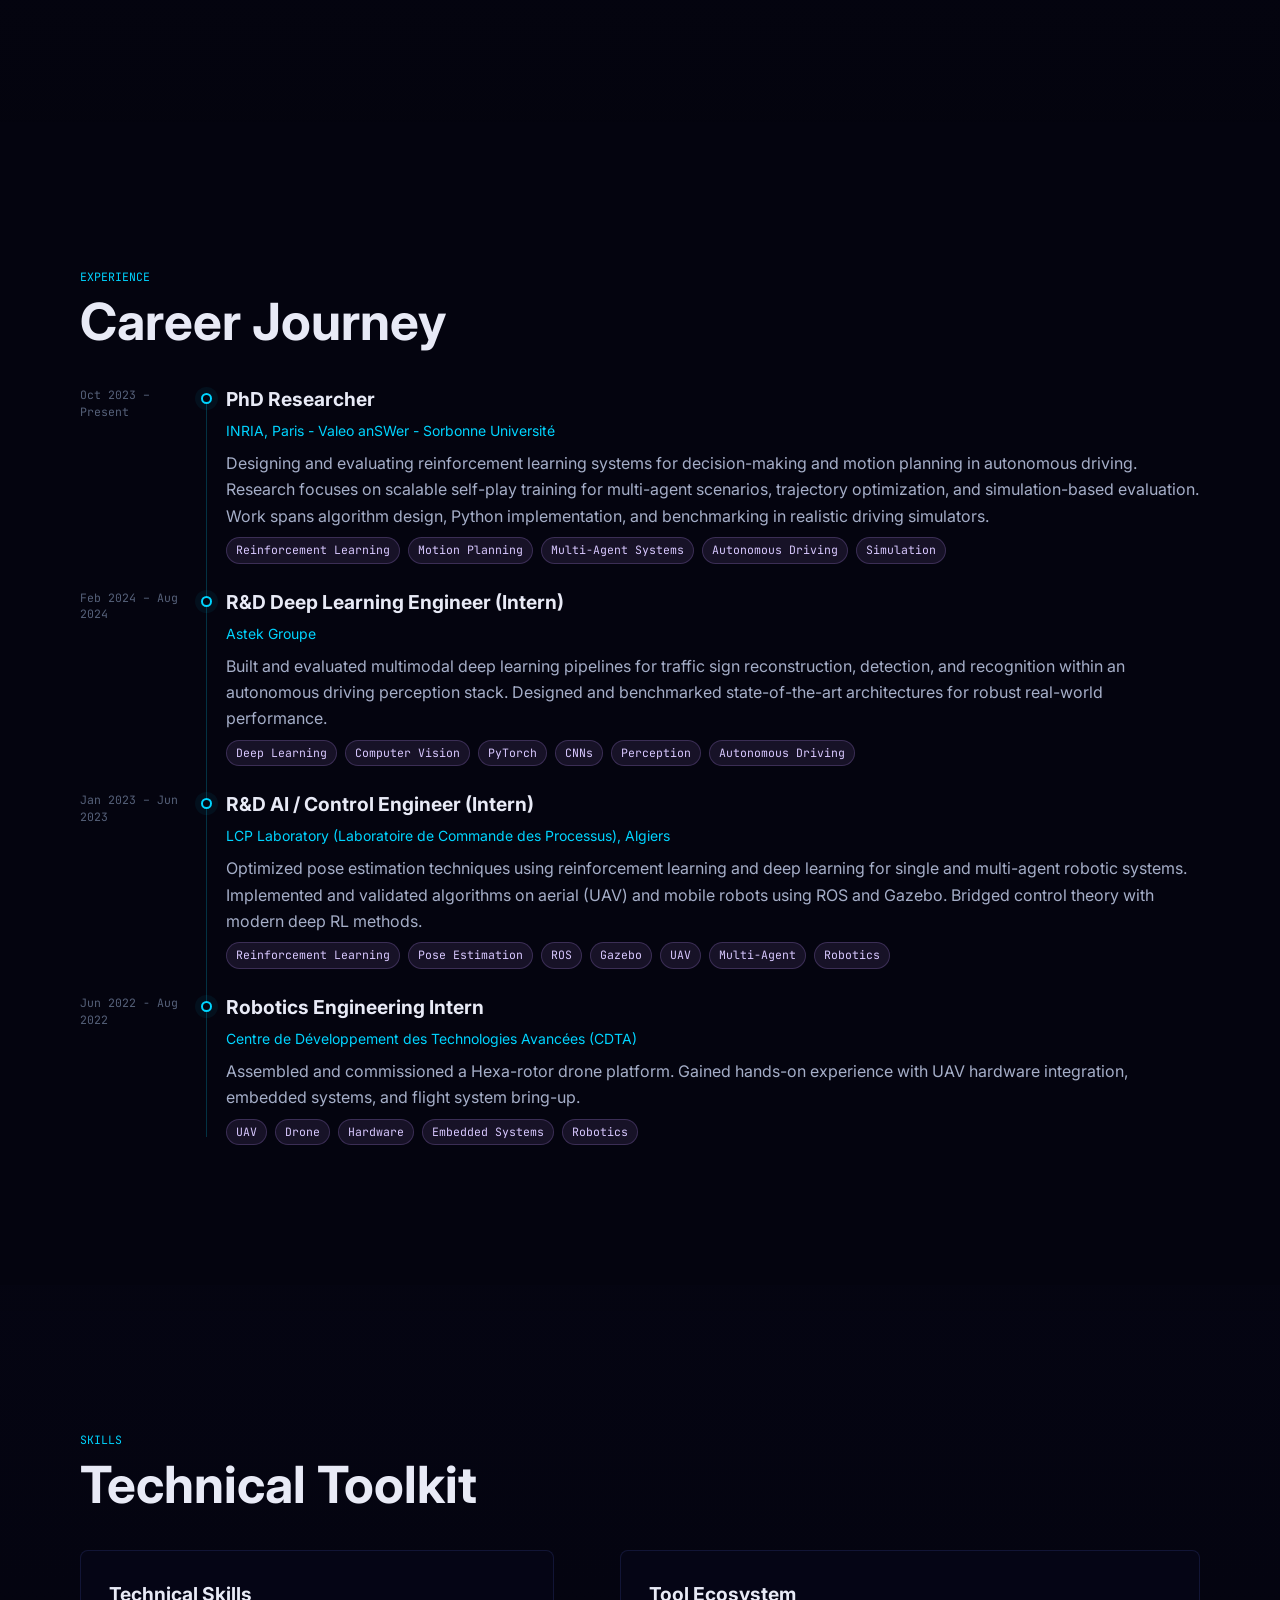
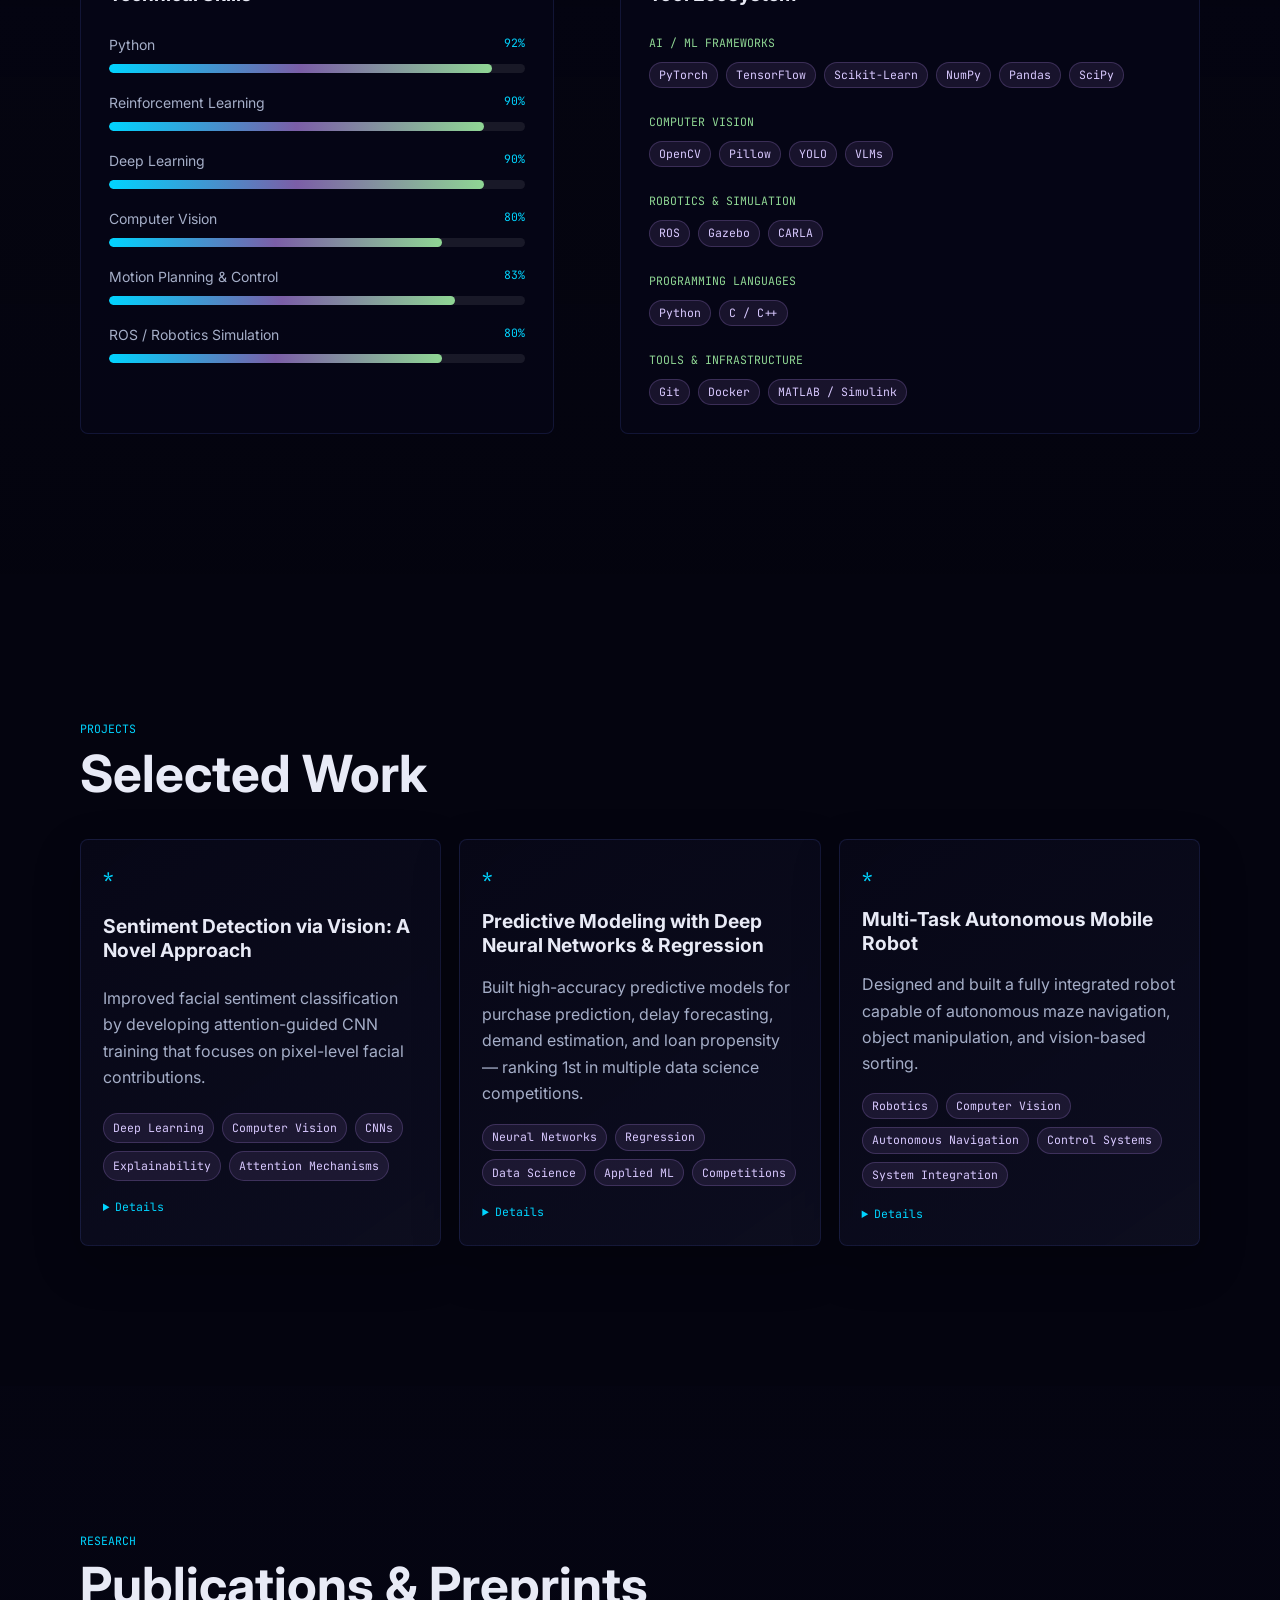
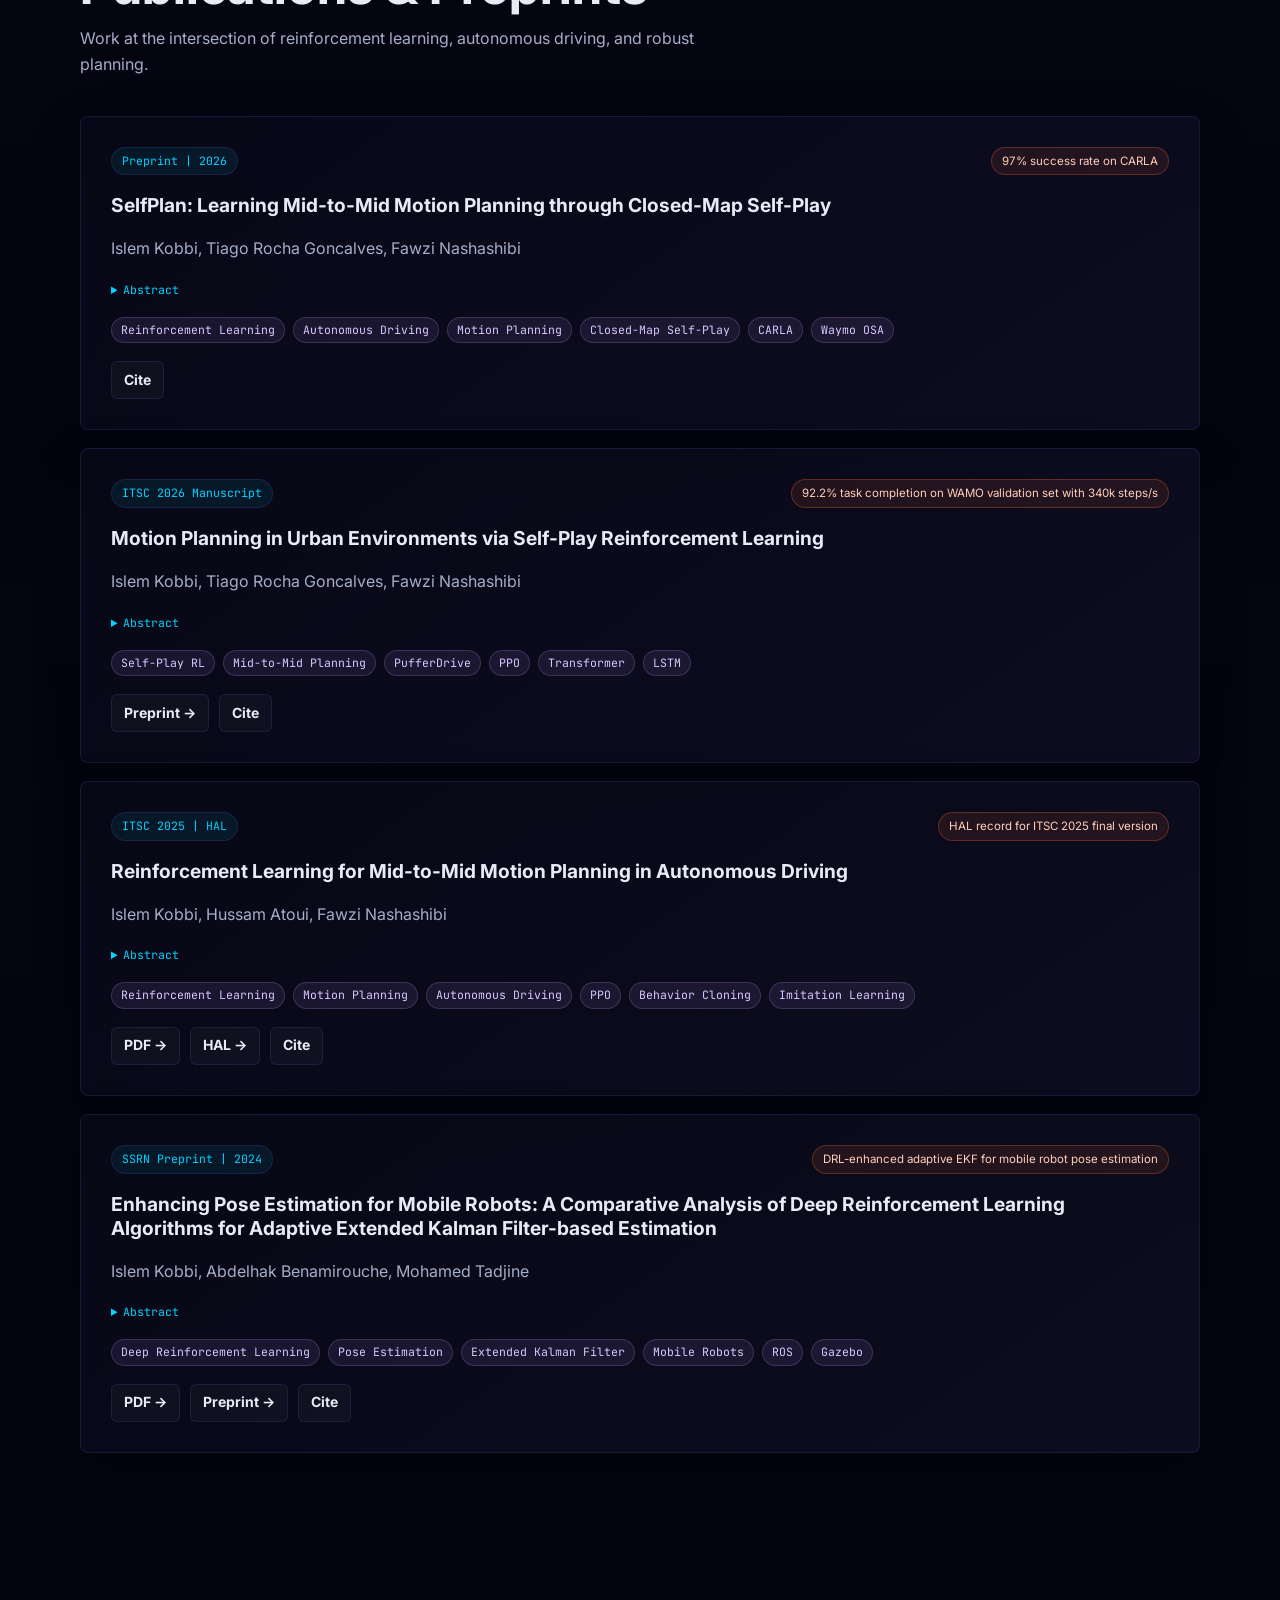
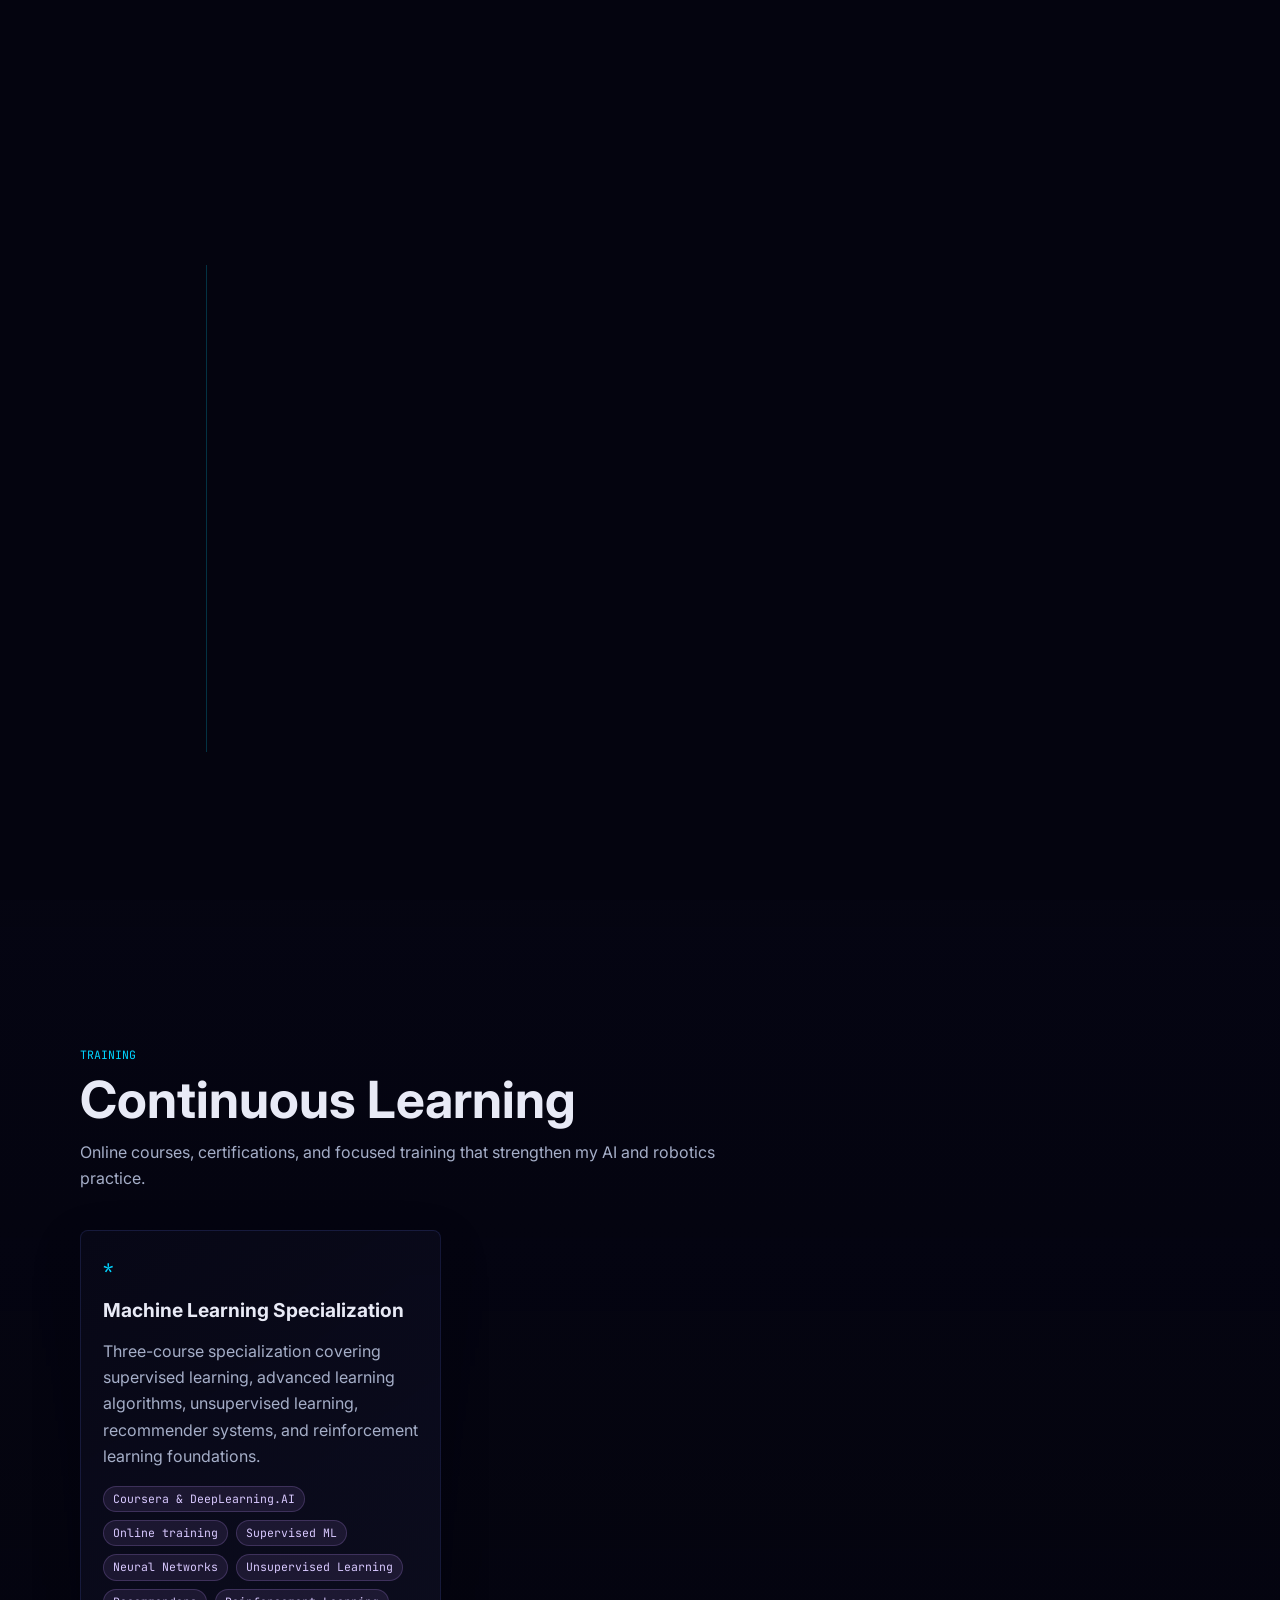
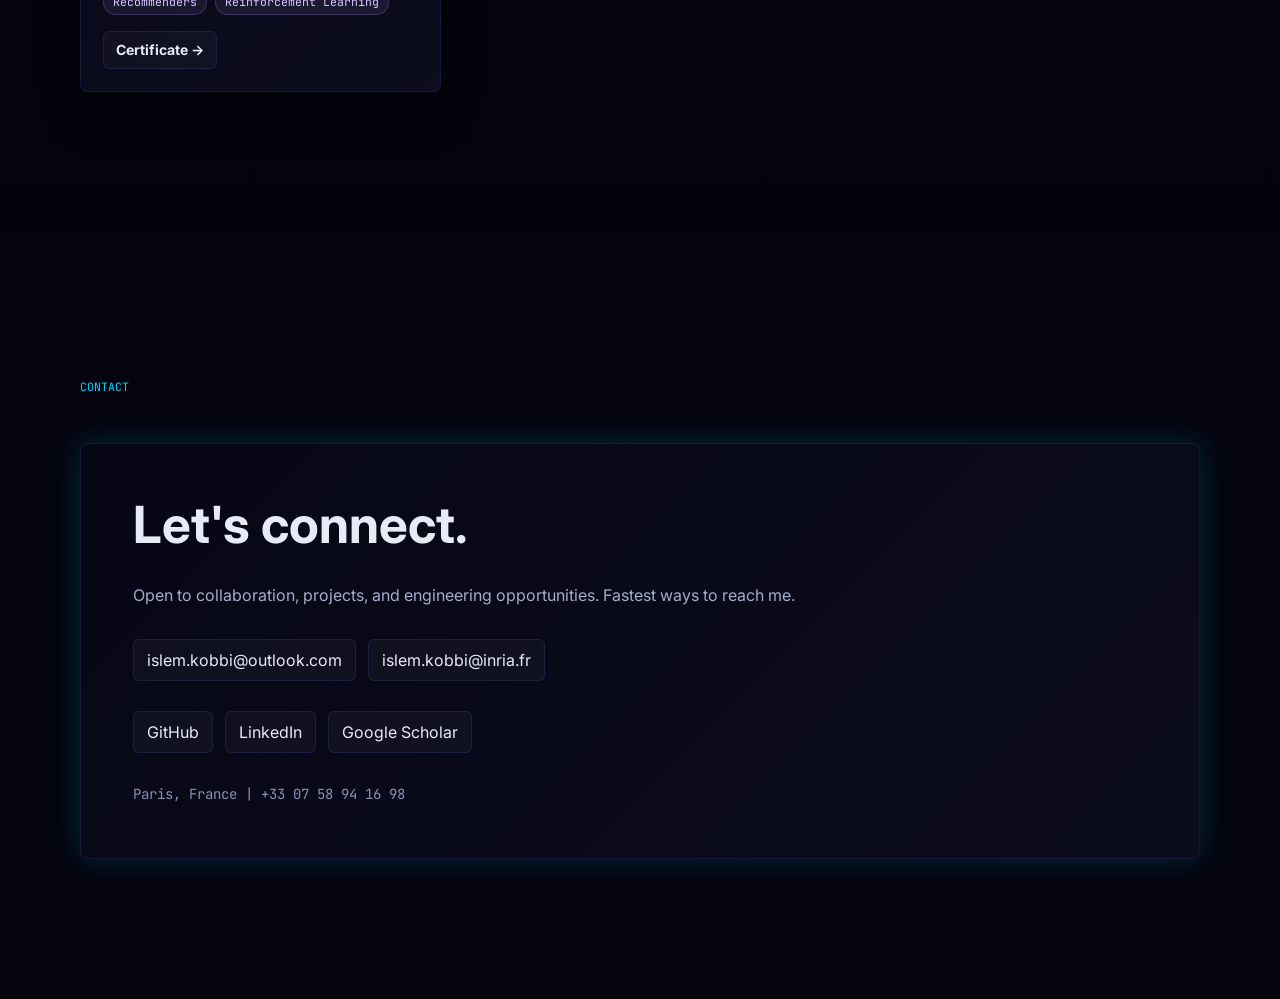
==== commit b250b677: "go" ====
--- a/index.html
+++ b/index.html
@@ -41,10 +41,10 @@
             <div class="nav-links" id="site-nav" data-nav-links>
               <a class="nav-link" href="#experience">Experience</a>
               <a class="nav-link" href="#skills">Skills</a>
-              <a class="nav-link" href="#training">Training</a>
               <a class="nav-link" href="#projects">Projects</a>
               <a class="nav-link" href="#research">Research</a>
               <a class="nav-link" href="#education">Education</a>
+              <a class="nav-link" href="#training">Training</a>
               <a class="nav-link" href="#contact">Contact</a>
             </div>
           </nav>
@@ -61,7 +61,7 @@
                 <p class="hero-copy" id="hero-copy">Passionate about intelligent systems and autonomous agents. I work on reinforcement learning, deep learning for perception, and robotics control. Combining theoretical depth with practical systems engineering to solve complex automation problems.</p>
               </div>
               <div class="hero-actions">
-                <a class="button" href="#projects">View Work <span aria-hidden="true">v</span></a>
+                <a class="button" href="#experience">View Work <span aria-hidden="true">v</span></a>
                 <a class="button button--warm" id="cv-link" href="assets/docs/CV_KOBBI.pdf" download>Download CV</a>
               </div>
             </div>
@@ -100,17 +100,6 @@
             </div>
           </section>
 
-          <section id="training" class="section-block" data-section>
-            <div class="section-inner">
-              <div class="section-header reveal">
-                <span class="section-eyebrow">Training</span>
-                <h2 class="section-title">Continuous Learning</h2>
-                <p class="section-subtitle">Online courses, certifications, and focused training that strengthen my AI and robotics practice.</p>
-              </div>
-              <div id="training-container"></div>
-            </div>
-          </section>
-
           <section id="projects" class="section-block" data-section>
             <div class="section-inner">
               <div class="section-header reveal">
@@ -142,6 +131,17 @@
             </div>
           </section>
 
+          <section id="training" class="section-block" data-section>
+            <div class="section-inner">
+              <div class="section-header reveal">
+                <span class="section-eyebrow">Training</span>
+                <h2 class="section-title">Continuous Learning</h2>
+                <p class="section-subtitle">Online courses, certifications, and focused training that strengthen my AI and robotics practice.</p>
+              </div>
+              <div id="training-container"></div>
+            </div>
+          </section>
+
           <section id="contact" class="section-block" data-section>
             <div class="section-inner">
               <div class="section-header reveal">
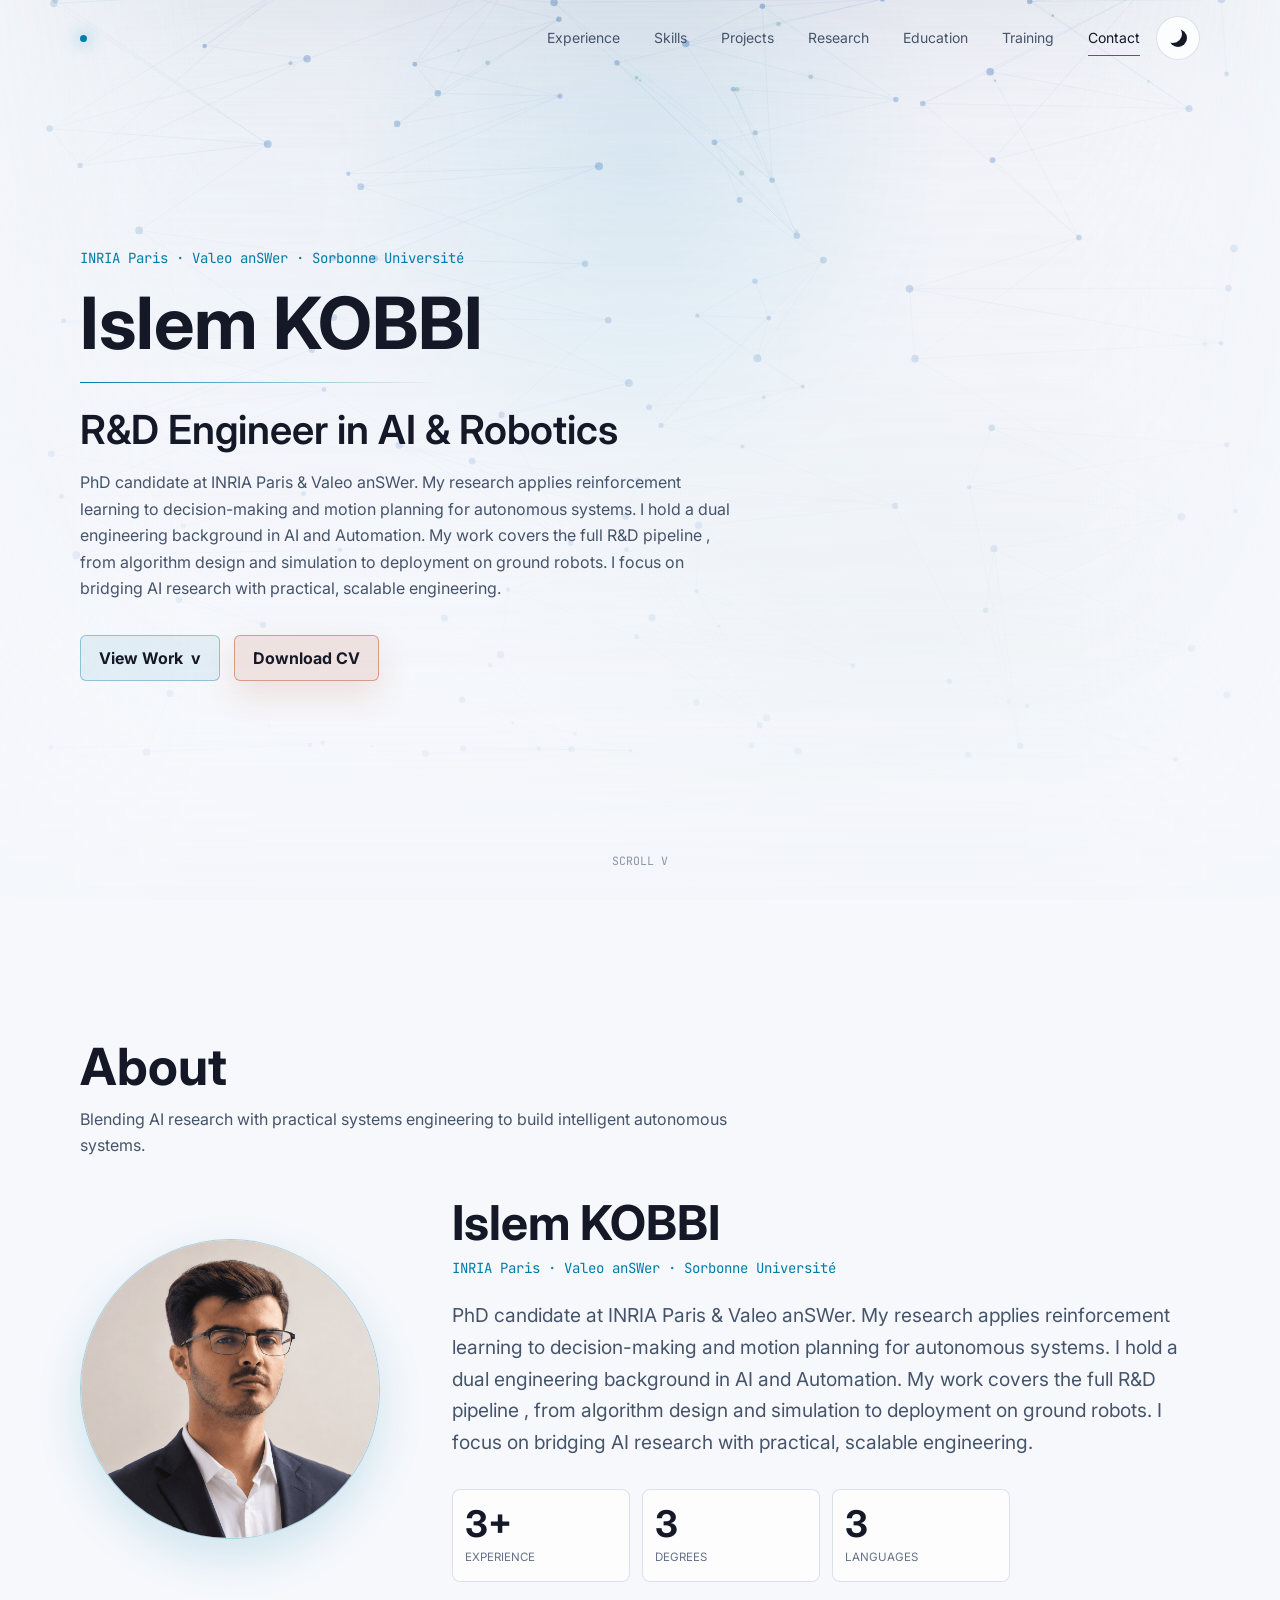
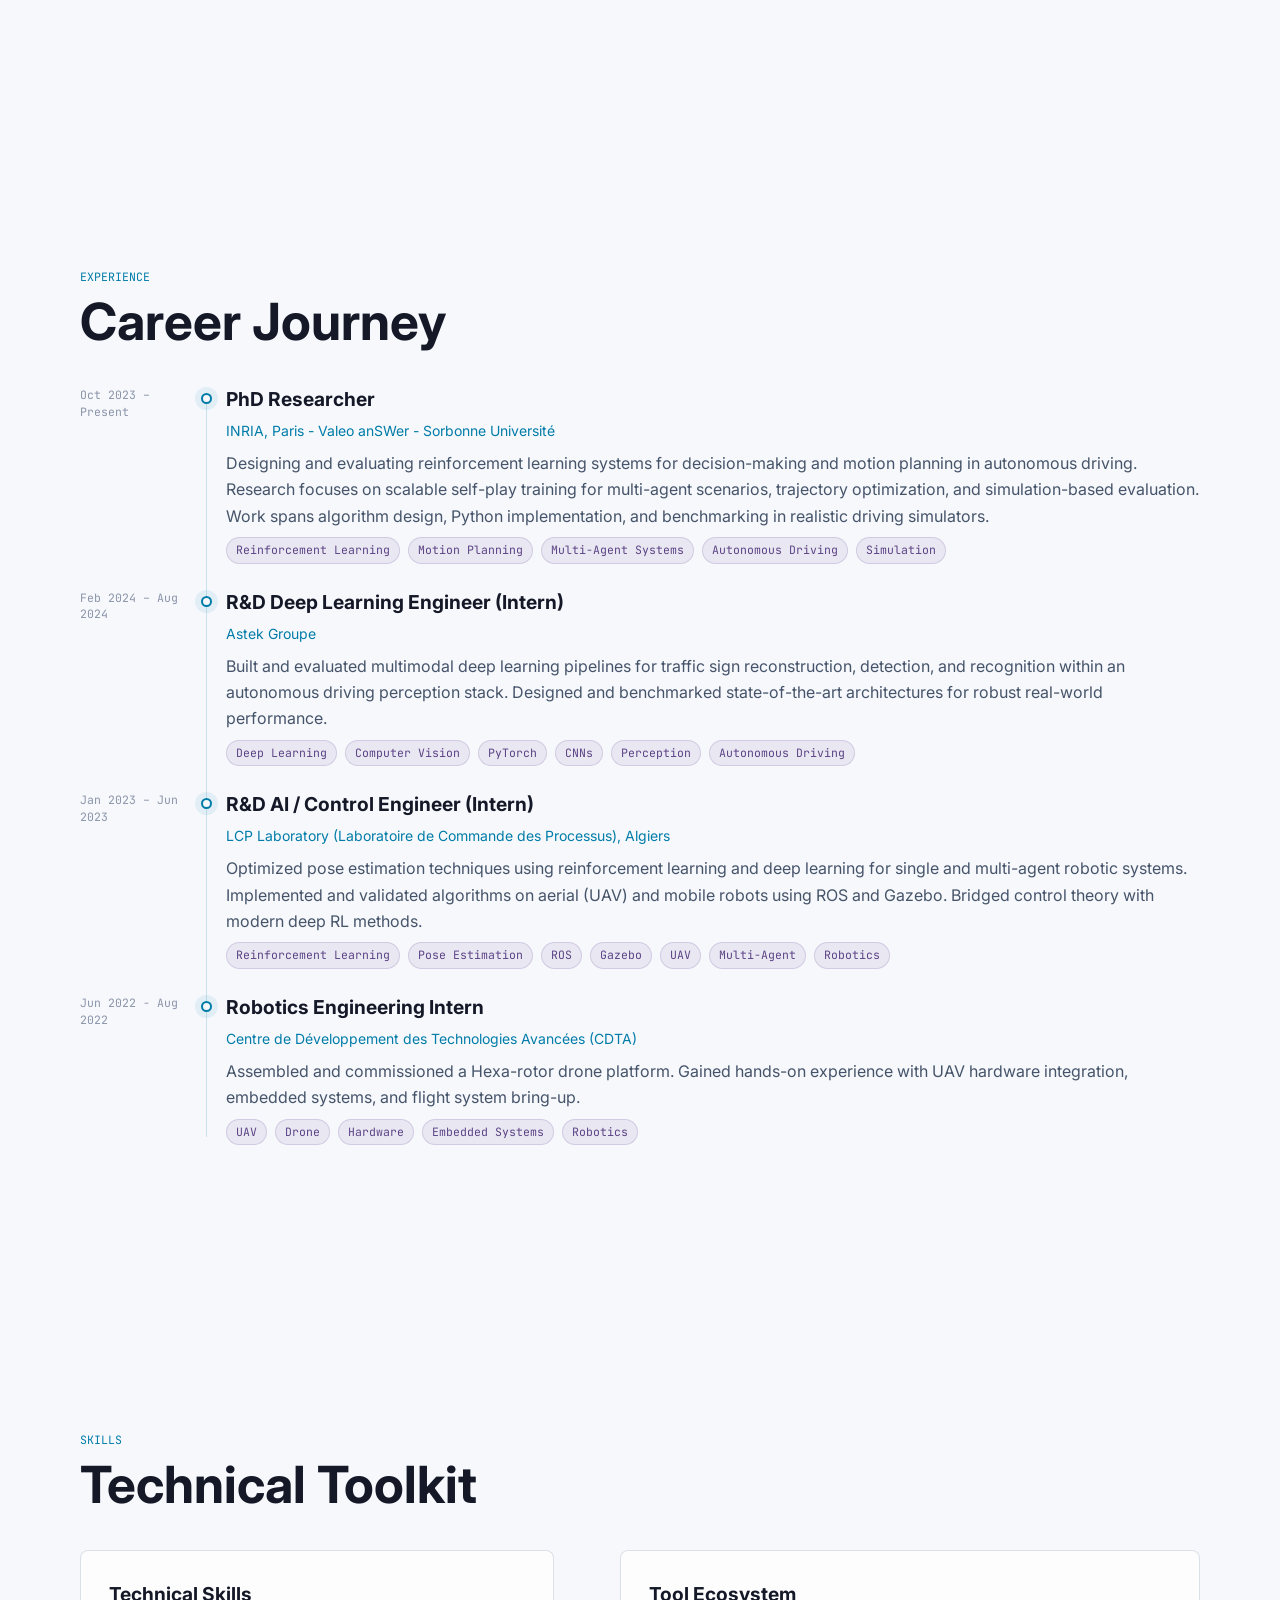
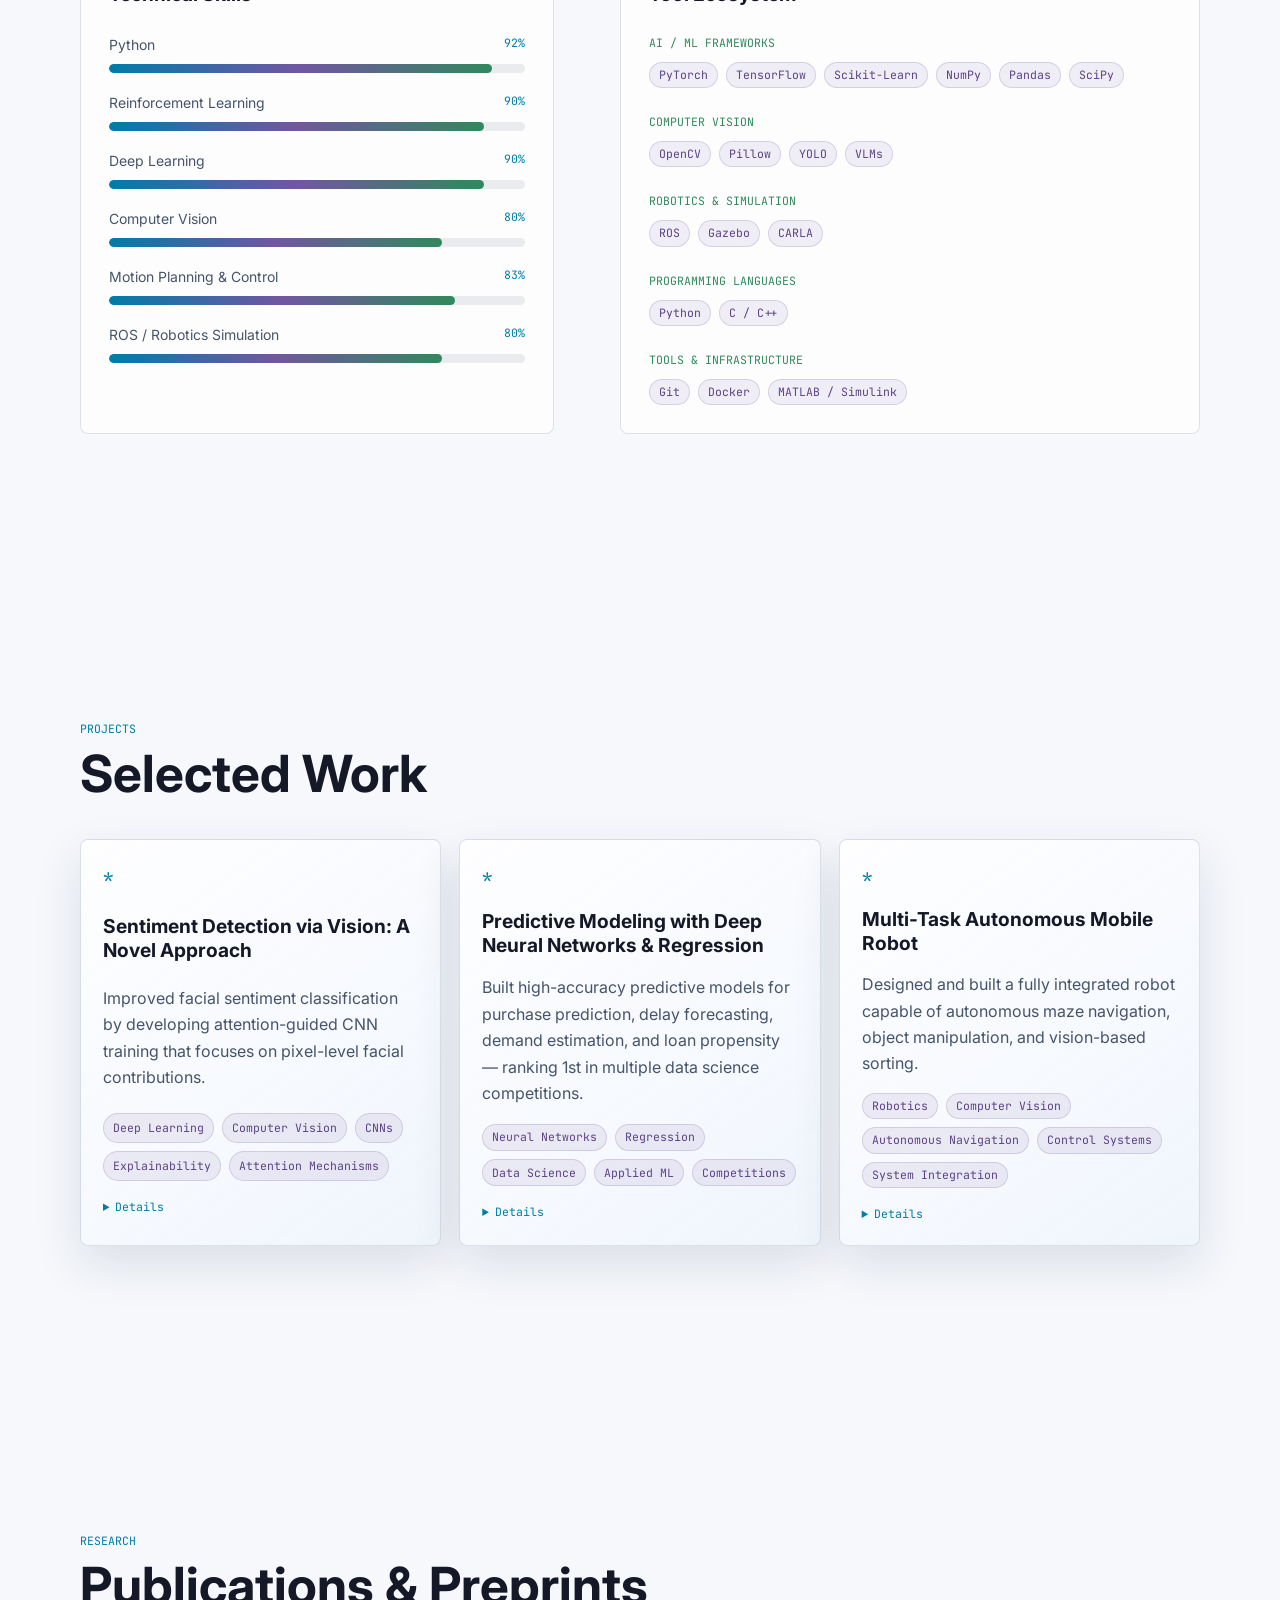
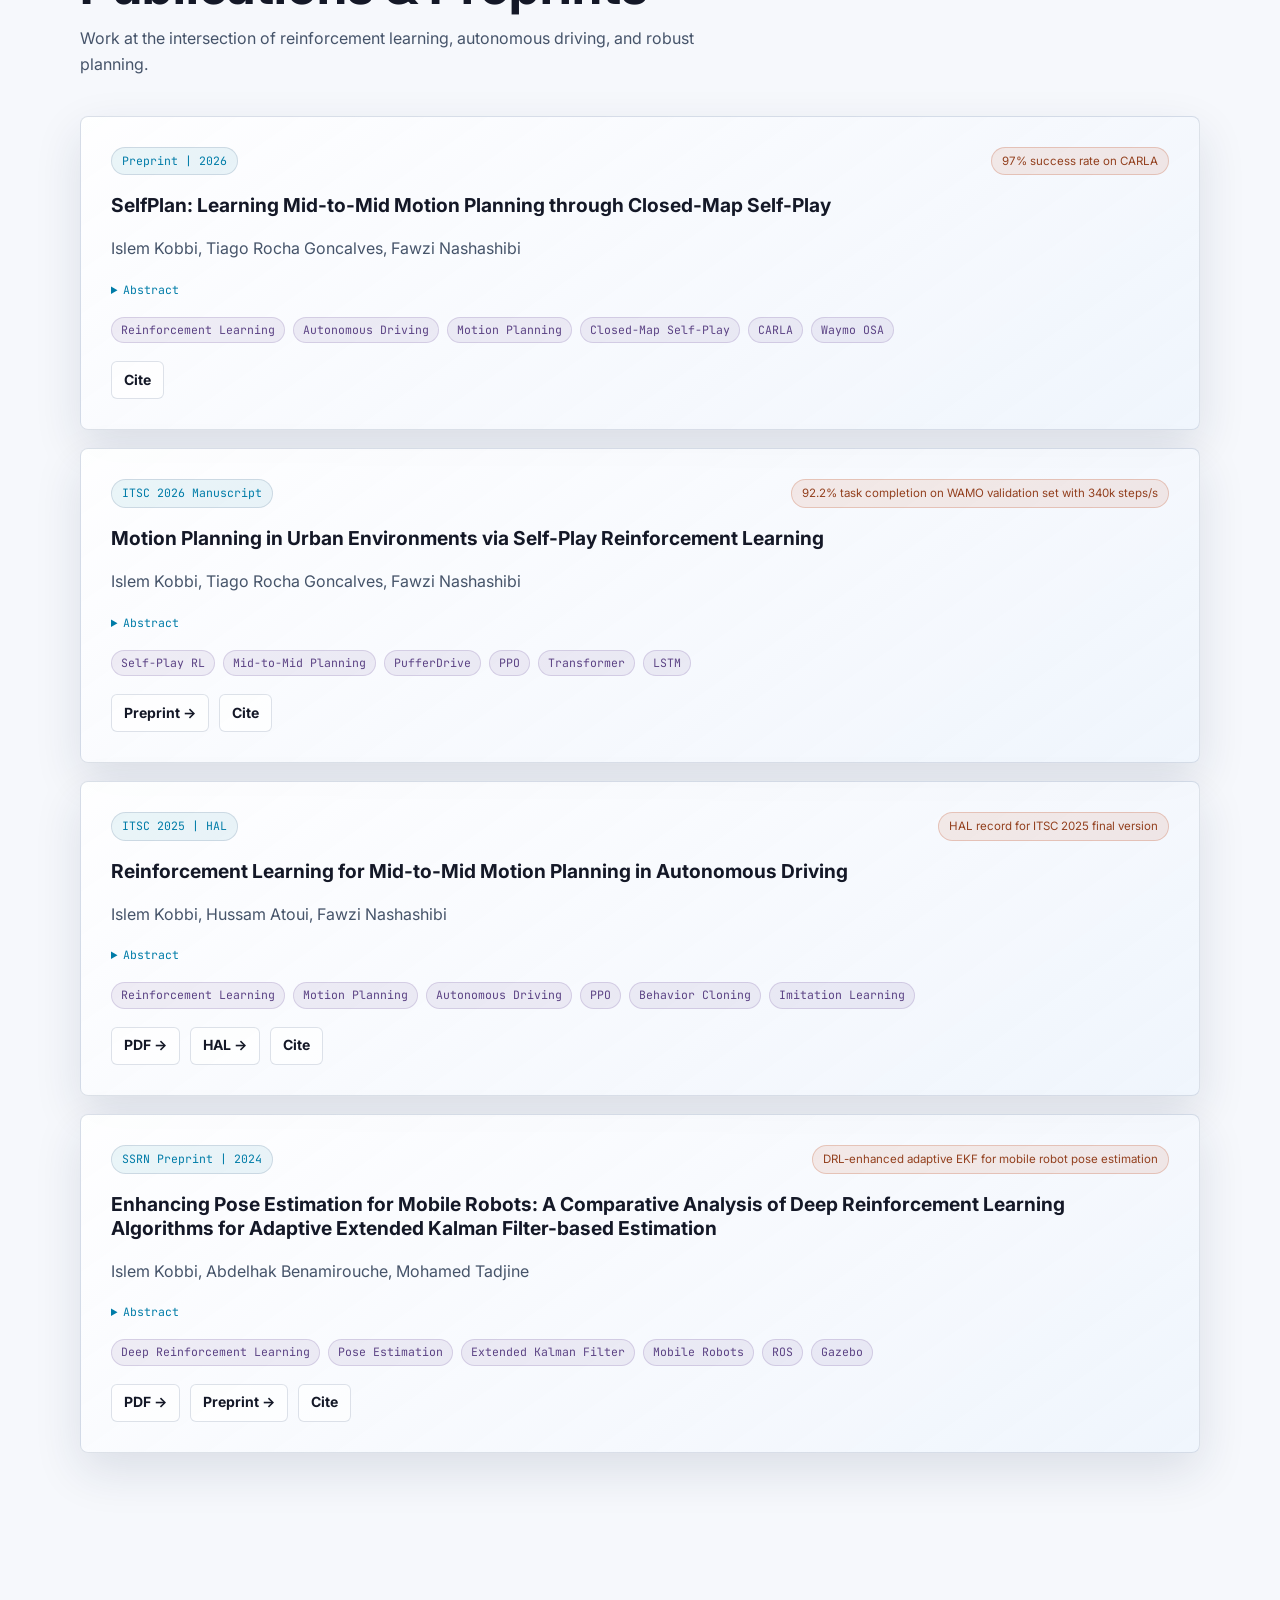
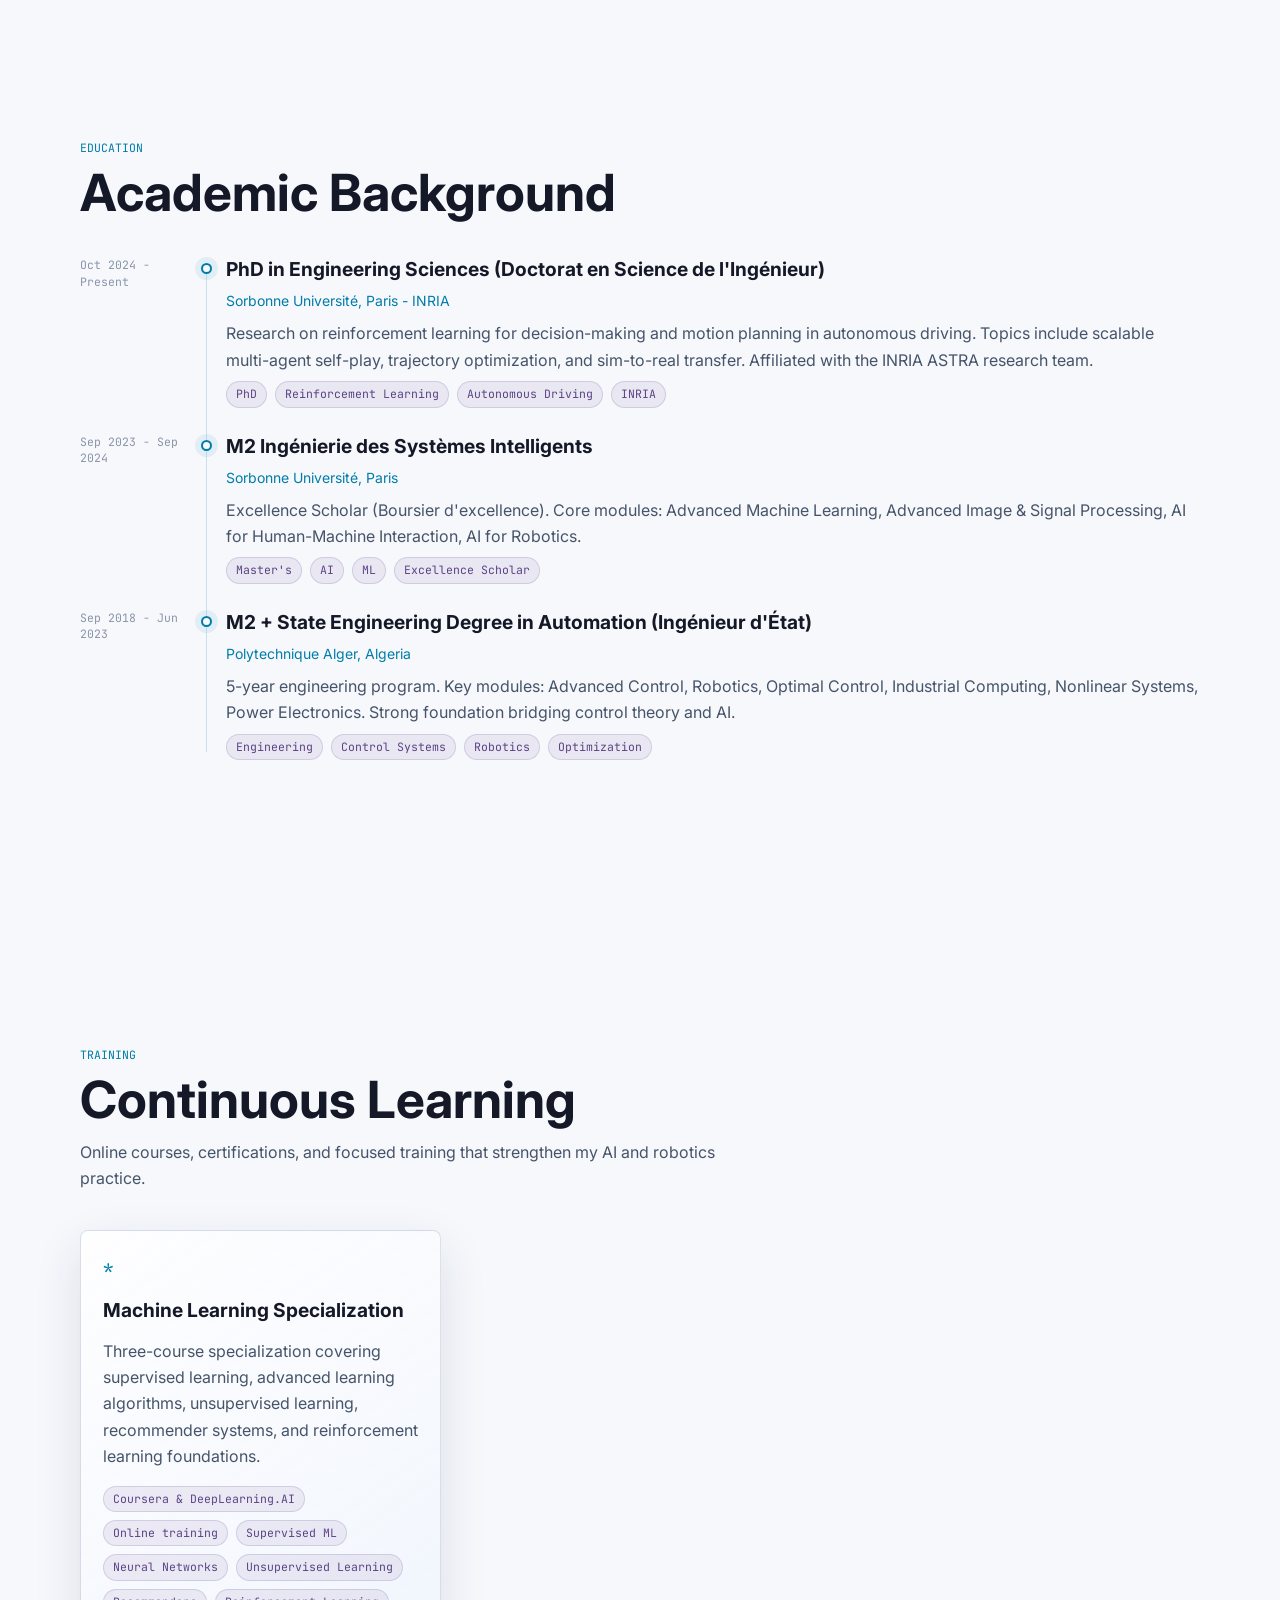
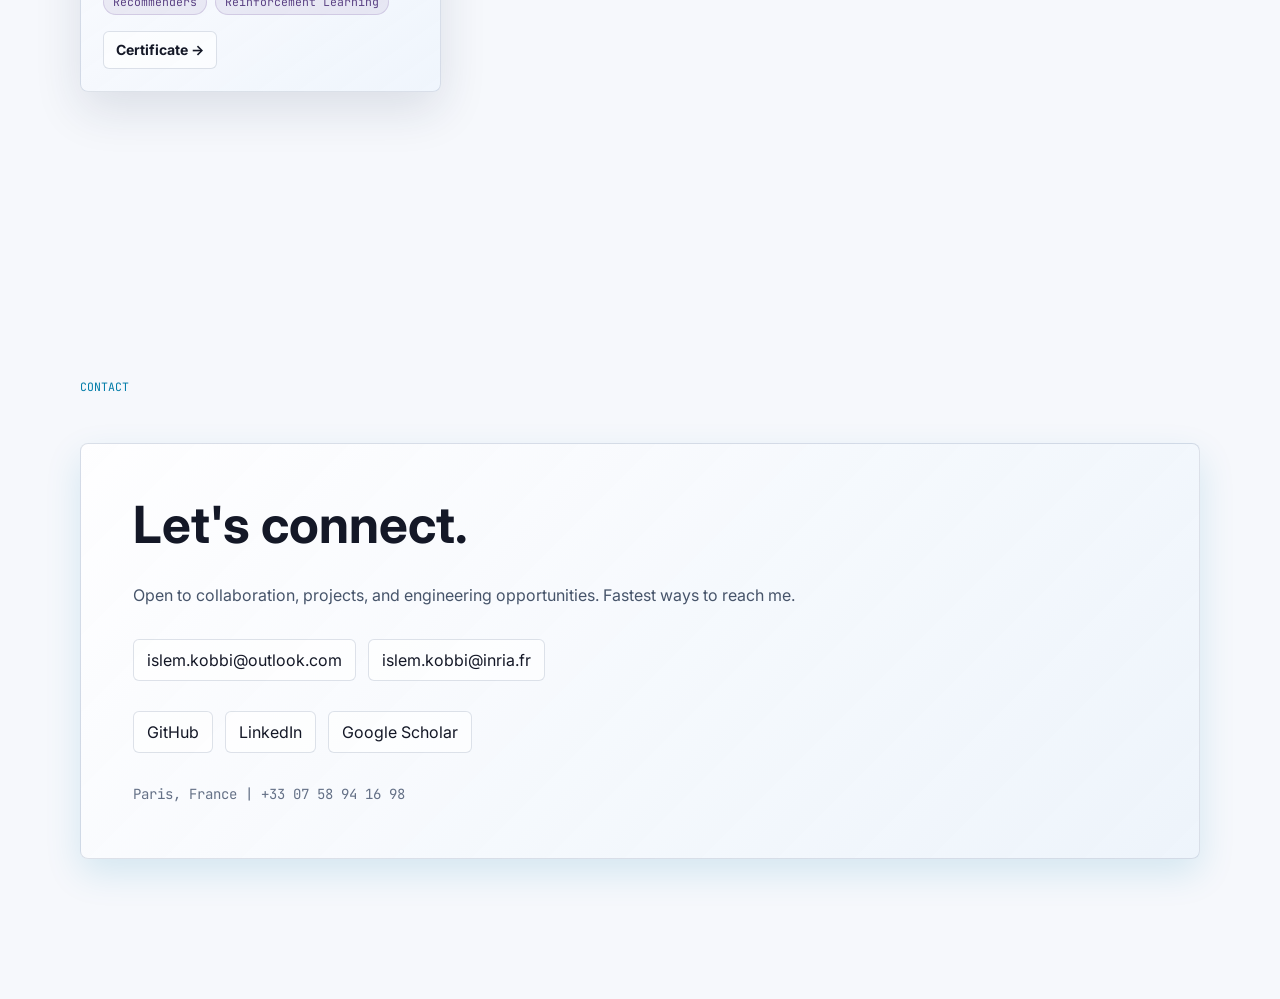
==== commit 37449be9: "done for real this time" ====
--- a/index.html
+++ b/index.html
@@ -6,6 +6,29 @@
     <title>Islem KOBBI — Robotics & AI Engineer</title>
     <meta name="description" content="Robotics and AI engineer passionate about intelligent systems, reinforcement learning, and autonomous systems. Based in Paris, France.">
     <meta name="theme-color" content="#04040f">
+    <script>
+      (() => {
+        const storageKey = "portfolio-theme";
+        const root = document.documentElement;
+        const meta = document.querySelector('meta[name="theme-color"]');
+        const getStoredTheme = () => {
+          try {
+            const stored = localStorage.getItem(storageKey);
+            return stored === "light" || stored === "dark" ? stored : null;
+          } catch {
+            return null;
+          }
+        };
+        const stored = getStoredTheme();
+        const systemTheme = window.matchMedia("(prefers-color-scheme: light)").matches ? "light" : "dark";
+        const theme = stored || systemTheme;
+
+        root.dataset.theme = theme;
+        root.dataset.themeSource = stored ? "manual" : "system";
+        root.style.colorScheme = theme;
+        if (meta) meta.setAttribute("content", theme === "light" ? "#f6f8fc" : "#04040f");
+      })();
+    </script>
     <meta property="og:title" content="Islem KOBBI — Robotics & AI Engineer">
     <meta property="og:description" content="Robotics and AI engineer working on intelligent systems, deep learning, and autonomous agents.">
     <meta property="og:image" content="assets/img/og-preview.svg">
@@ -30,14 +53,9 @@
         <header class="site-header" data-site-header>
           <nav class="nav" aria-label="Main navigation">
             <a class="brand" href="#hero" aria-label="Go to top">
-              <span class="brand-mark">IK</span>
+              <!-- <span class="brand-mark">IK</span> -->
               <span class="brand-pulse" aria-hidden="true"></span>
             </a>
-            <button class="nav-toggle" type="button" aria-label="Open navigation" aria-controls="site-nav" aria-expanded="false" data-nav-toggle>
-              <span aria-hidden="true"></span>
-              <span aria-hidden="true"></span>
-              <span aria-hidden="true"></span>
-            </button>
             <div class="nav-links" id="site-nav" data-nav-links>
               <a class="nav-link" href="#experience">Experience</a>
               <a class="nav-link" href="#skills">Skills</a>
@@ -46,6 +64,17 @@
               <a class="nav-link" href="#education">Education</a>
               <a class="nav-link" href="#training">Training</a>
               <a class="nav-link" href="#contact">Contact</a>
+            </div>
+            <div class="nav-actions">
+              <button class="theme-toggle" type="button" aria-label="Switch theme" title="Switch theme" data-theme-toggle>
+                <span class="theme-toggle__icon theme-toggle__icon--sun" aria-hidden="true"></span>
+                <span class="theme-toggle__icon theme-toggle__icon--moon" aria-hidden="true"></span>
+              </button>
+              <button class="nav-toggle" type="button" aria-label="Open navigation" aria-controls="site-nav" aria-expanded="false" data-nav-toggle>
+                <span aria-hidden="true"></span>
+                <span aria-hidden="true"></span>
+                <span aria-hidden="true"></span>
+              </button>
             </div>
           </nav>
         </header>
--- a/css/tokens.css
+++ b/css/tokens.css
@@ -10,6 +10,11 @@
   --node-active: rgba(80, 220, 255, 1);
   --edge-rest: rgba(60, 100, 200, 0.08);
   --edge-active: rgba(80, 220, 255, 0.6);
+  --neural-glow: rgba(80, 220, 255, 0.8);
+  --neural-halo-core: rgba(0, 212, 255, 0.035);
+  --neural-halo-mid: rgba(123, 94, 167, 0.018);
+  --neural-halo-edge: rgba(4, 4, 15, 0);
+  --neural-signal: rgba(143, 214, 148, 0.75);
   --accent-primary: #00d4ff;
   --accent-secondary: #7b5ea7;
   --accent-warm: #ff6b35;
@@ -20,6 +25,46 @@
   --text-dim: #56617a;
   --shadow-cyan: 0 0 32px rgba(0, 212, 255, 0.18);
   --shadow-warm: 0 0 30px rgba(255, 107, 53, 0.24);
+  --selection-bg: rgba(0, 212, 255, 0.28);
+  --selection-text: #ffffff;
+  --control-bg: rgba(8, 8, 24, 0.82);
+  --control-hover-bg: rgba(0, 212, 255, 0.1);
+  --button-bg: rgba(0, 212, 255, 0.08);
+  --button-hover-bg: rgba(0, 212, 255, 0.14);
+  --button-hover-border: rgba(80, 220, 255, 0.86);
+  --button-warm-bg: rgba(255, 107, 53, 0.14);
+  --button-warm-hover-bg: rgba(255, 107, 53, 0.22);
+  --button-warm-border: rgba(255, 107, 53, 0.64);
+  --ghost-bg: rgba(255, 255, 255, 0.03);
+  --brand-mark-bg: rgba(0, 212, 255, 0.08);
+  --profile-border: rgba(0, 212, 255, 0.55);
+  --profile-shadow: 0 0 40px rgba(0, 212, 255, 0.22);
+  --panel-bg: rgba(8, 8, 24, 0.72);
+  --contact-panel-bg: linear-gradient(135deg, rgba(8, 8, 24, 0.78), rgba(16, 17, 37, 0.62));
+  --card-bg: linear-gradient(145deg, rgba(8, 8, 24, 0.88), rgba(16, 17, 37, 0.74));
+  --card-shadow: 0 18px 48px rgba(0, 0, 0, 0.22);
+  --card-hover-shadow: 0 24px 70px rgba(0, 212, 255, 0.12);
+  --paper-venue-bg: rgba(0, 212, 255, 0.08);
+  --result-bg: rgba(255, 107, 53, 0.1);
+  --result-border: rgba(255, 107, 53, 0.28);
+  --result-text: #ffcfbd;
+  --tag-bg: rgba(123, 94, 167, 0.16);
+  --tag-border: rgba(123, 94, 167, 0.36);
+  --tag-text: #d8c8ff;
+  --timeline-line: rgba(0, 212, 255, 0.22);
+  --timeline-dot-shadow: 0 0 0 6px rgba(0, 212, 255, 0.06);
+  --dot-pulse-start: rgba(0, 212, 255, 0.42);
+  --dot-pulse-end: rgba(0, 212, 255, 0);
+  --skill-track-bg: rgba(255, 255, 255, 0.08);
+  --contact-chip-bg: rgba(255, 255, 255, 0.035);
+  --contact-chip-hover-bg: rgba(0, 212, 255, 0.08);
+  --toast-bg: rgba(8, 8, 24, 0.92);
+  --mobile-nav-bg: radial-gradient(circle at 50% 10%, rgba(0, 212, 255, 0.13), transparent 32%), rgba(4, 4, 15, 0.96);
+  --ambient-bg: radial-gradient(ellipse at 50% 18%, rgba(0, 212, 255, 0.14), transparent 34%), radial-gradient(ellipse at 72% 72%, rgba(143, 214, 148, 0.07), transparent 32%), linear-gradient(180deg, rgba(4, 4, 15, 0.1) 0%, rgba(4, 4, 15, 0.72) 58%, var(--bg-void) 100%);
+  --ambient-soft-bg: radial-gradient(circle at 18% 22%, rgba(0, 212, 255, 0.07), transparent 28%), radial-gradient(circle at 82% 38%, rgba(255, 107, 53, 0.04), transparent 24%), radial-gradient(circle at 52% 82%, rgba(143, 214, 148, 0.04), transparent 26%);
+  --ambient-vignette-bg: linear-gradient(90deg, rgba(4, 4, 15, 0.72), transparent 16%, transparent 84%, rgba(4, 4, 15, 0.72)), linear-gradient(180deg, transparent 0%, rgba(4, 4, 15, 0.3) 48%, rgba(4, 4, 15, 0.86) 100%);
+  --ambient-shadow: inset 0 0 180px rgba(0, 0, 0, 0.58);
+  --theme-color: #04040f;
   --font-display: "Space Grotesk", "Inter", system-ui, sans-serif;
   --font-body: "Inter", system-ui, -apple-system, BlinkMacSystemFont, "Segoe UI", sans-serif;
   --font-mono: "JetBrains Mono", "SFMono-Regular", Consolas, monospace;
@@ -37,6 +82,75 @@
   --section-pad: clamp(84px, 11vw, 140px);
 }
 
+:root[data-theme="light"] {
+  color-scheme: light;
+  --bg-void: #f6f8fc;
+  --bg-surface: #ffffff;
+  --bg-elevated: #edf2f9;
+  --bg-glass: rgba(255, 255, 255, 0.78);
+  --border-dim: rgba(52, 78, 120, 0.16);
+  --border-active: rgba(0, 124, 168, 0.38);
+  --node-rest: rgba(34, 96, 178, 0.32);
+  --node-active: rgba(0, 124, 168, 0.95);
+  --edge-rest: rgba(34, 96, 178, 0.1);
+  --edge-active: rgba(0, 124, 168, 0.46);
+  --neural-glow: rgba(0, 124, 168, 0.42);
+  --neural-halo-core: rgba(0, 124, 168, 0.08);
+  --neural-halo-mid: rgba(123, 94, 167, 0.035);
+  --neural-halo-edge: rgba(246, 248, 252, 0);
+  --neural-signal: rgba(49, 136, 93, 0.58);
+  --accent-primary: #007ca8;
+  --accent-secondary: #7256a1;
+  --accent-warm: #bf4d24;
+  --accent-green: #31885d;
+  --text-primary: #141827;
+  --text-secondary: #46546a;
+  --text-muted: #657187;
+  --text-dim: #8a94a8;
+  --shadow-cyan: 0 14px 36px rgba(0, 124, 168, 0.14);
+  --shadow-warm: 0 14px 34px rgba(191, 77, 36, 0.14);
+  --selection-bg: rgba(0, 124, 168, 0.2);
+  --selection-text: #071019;
+  --control-bg: rgba(255, 255, 255, 0.82);
+  --control-hover-bg: rgba(0, 124, 168, 0.08);
+  --button-bg: rgba(0, 124, 168, 0.08);
+  --button-hover-bg: rgba(0, 124, 168, 0.13);
+  --button-hover-border: rgba(0, 124, 168, 0.72);
+  --button-warm-bg: rgba(191, 77, 36, 0.12);
+  --button-warm-hover-bg: rgba(191, 77, 36, 0.18);
+  --button-warm-border: rgba(191, 77, 36, 0.48);
+  --ghost-bg: rgba(255, 255, 255, 0.56);
+  --brand-mark-bg: rgba(0, 124, 168, 0.08);
+  --profile-border: rgba(0, 124, 168, 0.36);
+  --profile-shadow: 0 18px 46px rgba(0, 124, 168, 0.16);
+  --panel-bg: rgba(255, 255, 255, 0.74);
+  --contact-panel-bg: linear-gradient(135deg, rgba(255, 255, 255, 0.84), rgba(235, 242, 250, 0.76));
+  --card-bg: linear-gradient(145deg, rgba(255, 255, 255, 0.88), rgba(238, 244, 252, 0.78));
+  --card-shadow: 0 18px 48px rgba(27, 42, 70, 0.12);
+  --card-hover-shadow: 0 24px 66px rgba(0, 124, 168, 0.13);
+  --paper-venue-bg: rgba(0, 124, 168, 0.08);
+  --result-bg: rgba(191, 77, 36, 0.1);
+  --result-border: rgba(191, 77, 36, 0.24);
+  --result-text: #93401f;
+  --tag-bg: rgba(114, 86, 161, 0.1);
+  --tag-border: rgba(114, 86, 161, 0.2);
+  --tag-text: #5c4385;
+  --timeline-line: rgba(0, 124, 168, 0.18);
+  --timeline-dot-shadow: 0 0 0 6px rgba(0, 124, 168, 0.08);
+  --dot-pulse-start: rgba(0, 124, 168, 0.34);
+  --dot-pulse-end: rgba(0, 124, 168, 0);
+  --skill-track-bg: rgba(20, 24, 39, 0.08);
+  --contact-chip-bg: rgba(255, 255, 255, 0.58);
+  --contact-chip-hover-bg: rgba(0, 124, 168, 0.08);
+  --toast-bg: rgba(255, 255, 255, 0.94);
+  --mobile-nav-bg: radial-gradient(circle at 50% 10%, rgba(0, 124, 168, 0.12), transparent 32%), rgba(246, 248, 252, 0.96);
+  --ambient-bg: radial-gradient(ellipse at 50% 18%, rgba(0, 124, 168, 0.12), transparent 34%), radial-gradient(ellipse at 72% 72%, rgba(49, 136, 93, 0.08), transparent 32%), linear-gradient(180deg, rgba(246, 248, 252, 0.04) 0%, rgba(246, 248, 252, 0.62) 58%, var(--bg-void) 100%);
+  --ambient-soft-bg: radial-gradient(circle at 18% 22%, rgba(0, 124, 168, 0.08), transparent 28%), radial-gradient(circle at 82% 38%, rgba(191, 77, 36, 0.045), transparent 24%), radial-gradient(circle at 52% 82%, rgba(49, 136, 93, 0.055), transparent 26%);
+  --ambient-vignette-bg: linear-gradient(90deg, rgba(246, 248, 252, 0.78), transparent 16%, transparent 84%, rgba(246, 248, 252, 0.78)), linear-gradient(180deg, transparent 0%, rgba(246, 248, 252, 0.34) 48%, rgba(246, 248, 252, 0.88) 100%);
+  --ambient-shadow: inset 0 0 180px rgba(85, 103, 130, 0.18);
+  --theme-color: #f6f8fc;
+}
+
 body {
   overflow-x: hidden;
   background: var(--bg-void);
@@ -49,8 +163,8 @@
 }
 
 ::selection {
-  background: rgba(0, 212, 255, 0.28);
-  color: #ffffff;
+  background: var(--selection-bg);
+  color: var(--selection-text);
 }
 
 :focus-visible {
--- a/css/neural-bg.css
+++ b/css/neural-bg.css
@@ -13,9 +13,25 @@
   inset: 0;
   z-index: -1;
   pointer-events: none;
-  background:
-    radial-gradient(circle at 50% 18%, rgba(0, 212, 255, 0.12), transparent 32%),
-    linear-gradient(180deg, rgba(4, 4, 15, 0.1) 0%, rgba(4, 4, 15, 0.75) 58%, var(--bg-void) 100%);
+  background: var(--ambient-bg);
+  box-shadow: var(--ambient-shadow);
+  opacity: 0.88;
+}
+
+.ambient-overlay::before {
+  position: absolute;
+  inset: 0;
+  background: var(--ambient-soft-bg);
+  content: "";
+  mix-blend-mode: screen;
+  opacity: 0.48;
+}
+
+.ambient-overlay::after {
+  position: absolute;
+  inset: 0;
+  background: var(--ambient-vignette-bg);
+  content: "";
 }
 
 .section-fade {
@@ -24,5 +40,5 @@
   bottom: -1px;
   height: 180px;
   pointer-events: none;
-  background: linear-gradient(180deg, rgba(4, 4, 15, 0), var(--bg-void));
+  background: transparent;
 }
--- a/css/layout.css
+++ b/css/layout.css
@@ -36,6 +36,7 @@
   display: flex;
   align-items: center;
   justify-content: space-between;
+  gap: 16px;
   width: min(100% - 32px, var(--container));
   height: var(--header-height);
   margin-inline: auto;
@@ -57,7 +58,7 @@
   place-items: center;
   border: 1px solid var(--border-active);
   border-radius: 50%;
-  background: rgba(0, 212, 255, 0.08);
+  background: var(--brand-mark-bg);
   box-shadow: var(--shadow-cyan);
 }
 
@@ -73,6 +74,7 @@
   display: flex;
   align-items: center;
   gap: clamp(18px, 3vw, 34px);
+  margin-left: auto;
   color: var(--text-secondary);
   font-size: var(--t-sm);
 }
@@ -106,13 +108,79 @@
   transform: scaleX(1);
 }
 
+.nav-actions {
+  display: flex;
+  align-items: center;
+  gap: 10px;
+}
+
+.theme-toggle,
 .nav-toggle {
-  display: none;
   width: 44px;
   height: 44px;
   border: 1px solid var(--border-dim);
   border-radius: 50%;
-  background: rgba(8, 8, 24, 0.82);
+  background: var(--control-bg);
+  color: var(--text-primary);
+  transition: transform 180ms var(--ease-out), border-color 180ms var(--ease-out), background 180ms var(--ease-out);
+}
+
+.theme-toggle {
+  position: relative;
+  display: grid;
+  flex: 0 0 auto;
+  place-items: center;
+}
+
+.theme-toggle:hover,
+.nav-toggle:hover {
+  transform: translateY(-1px);
+  border-color: var(--border-active);
+  background: var(--control-hover-bg);
+}
+
+.theme-toggle__icon {
+  position: absolute;
+  transition: opacity 180ms var(--ease-out), transform 180ms var(--ease-out);
+}
+
+.theme-toggle__icon--sun {
+  width: 16px;
+  height: 16px;
+  border: 2px solid currentColor;
+  border-radius: 50%;
+  box-shadow:
+    0 -9px 0 -7px currentColor,
+    0 9px 0 -7px currentColor,
+    9px 0 0 -7px currentColor,
+    -9px 0 0 -7px currentColor,
+    6px 6px 0 -7px currentColor,
+    -6px 6px 0 -7px currentColor,
+    6px -6px 0 -7px currentColor,
+    -6px -6px 0 -7px currentColor;
+}
+
+.theme-toggle__icon--moon {
+  width: 18px;
+  height: 18px;
+  border-radius: 50%;
+  box-shadow: inset -5px -4px 0 0 currentColor;
+}
+
+:root[data-theme="dark"] .theme-toggle__icon--sun,
+:root[data-theme="light"] .theme-toggle__icon--moon {
+  transform: rotate(0deg) scale(1);
+  opacity: 1;
+}
+
+:root[data-theme="dark"] .theme-toggle__icon--moon,
+:root[data-theme="light"] .theme-toggle__icon--sun {
+  transform: rotate(-35deg) scale(0.6);
+  opacity: 0;
+}
+
+.nav-toggle {
+  display: none;
 }
 
 .nav-toggle span {
@@ -225,10 +293,6 @@
   padding-block: var(--section-pad);
 }
 
-.section-block:nth-of-type(even) {
-  background: linear-gradient(180deg, rgba(8, 8, 24, 0.34), rgba(4, 4, 15, 0.14));
-}
-
 .section-header {
   max-width: 760px;
   margin-bottom: 38px;
@@ -284,7 +348,7 @@
   gap: 30px;
   border: 1px solid var(--border-dim);
   border-radius: 8px;
-  background: linear-gradient(135deg, rgba(8, 8, 24, 0.78), rgba(16, 17, 37, 0.62));
+  background: var(--contact-panel-bg);
   padding: clamp(24px, 6vw, 52px);
   box-shadow: var(--shadow-cyan);
 }
@@ -312,9 +376,7 @@
     transform: translateY(-12px);
     visibility: hidden;
     opacity: 0;
-    background:
-      radial-gradient(circle at 50% 10%, rgba(0, 212, 255, 0.13), transparent 32%),
-      rgba(4, 4, 15, 0.96);
+    background: var(--mobile-nav-bg);
     font-size: var(--t-lg);
     transition: opacity 180ms var(--ease-out), transform 180ms var(--ease-out), visibility 180ms var(--ease-out);
   }
--- a/css/components.css
+++ b/css/components.css
@@ -6,7 +6,7 @@
   gap: 8px;
   border: 1px solid var(--border-active);
   border-radius: 6px;
-  background: rgba(0, 212, 255, 0.08);
+  background: var(--button-bg);
   color: var(--text-primary);
   padding: 10px 18px;
   font-weight: 700;
@@ -16,26 +16,26 @@
 
 .button:hover {
   transform: translateY(-2px);
-  border-color: rgba(80, 220, 255, 0.86);
-  background: rgba(0, 212, 255, 0.14);
+  border-color: var(--button-hover-border);
+  background: var(--button-hover-bg);
   box-shadow: var(--shadow-cyan);
 }
 
 .button--warm {
-  border-color: rgba(255, 107, 53, 0.64);
-  background: rgba(255, 107, 53, 0.14);
+  border-color: var(--button-warm-border);
+  background: var(--button-warm-bg);
   box-shadow: var(--shadow-warm);
 }
 
 .button--warm:hover {
   border-color: var(--accent-warm);
-  background: rgba(255, 107, 53, 0.22);
+  background: var(--button-warm-hover-bg);
 }
 
 .button--ghost {
   min-height: 38px;
   border-color: var(--border-dim);
-  background: rgba(255, 255, 255, 0.03);
+  background: var(--ghost-bg);
   padding: 7px 12px;
   font-size: var(--t-sm);
 }
@@ -45,10 +45,10 @@
   aspect-ratio: 1;
   width: min(100%, 300px);
   overflow: hidden;
-  border: 1px solid rgba(0, 212, 255, 0.55);
+  border: 1px solid var(--profile-border);
   border-radius: 50%;
   background: var(--bg-surface);
-  box-shadow: 0 0 40px rgba(0, 212, 255, 0.22);
+  box-shadow: var(--profile-shadow);
 }
 
 .profile-frame img {
@@ -88,7 +88,7 @@
   min-width: 0;
   border: 1px solid var(--border-dim);
   border-radius: 8px;
-  background: rgba(8, 8, 24, 0.72);
+  background: var(--panel-bg);
   padding: 16px 12px;
 }
 
@@ -115,8 +115,8 @@
   position: relative;
   border: 1px solid var(--border-dim);
   border-radius: 8px;
-  background: linear-gradient(145deg, rgba(8, 8, 24, 0.88), rgba(16, 17, 37, 0.74));
-  box-shadow: 0 18px 48px rgba(0, 0, 0, 0.22);
+  background: var(--card-bg);
+  box-shadow: var(--card-shadow);
   transition: transform 220ms var(--ease-out), border-color 220ms var(--ease-out), box-shadow 220ms var(--ease-out);
 }
 
@@ -124,7 +124,7 @@
 .project-card:hover {
   transform: translateY(-4px);
   border-color: var(--border-active);
-  box-shadow: 0 24px 70px rgba(0, 212, 255, 0.12);
+  box-shadow: var(--card-hover-shadow);
 }
 
 .paper-card {
@@ -155,13 +155,13 @@
 
 .paper-venue {
   color: var(--accent-primary);
-  background: rgba(0, 212, 255, 0.08);
+  background: var(--paper-venue-bg);
 }
 
 .result-badge {
-  color: #ffcfbd;
-  background: rgba(255, 107, 53, 0.1);
-  border-color: rgba(255, 107, 53, 0.28);
+  color: var(--result-text);
+  background: var(--result-bg);
+  border-color: var(--result-border);
 }
 
 .paper-title,
@@ -202,10 +202,10 @@
   display: inline-flex;
   max-width: 100%;
   align-items: center;
-  border: 1px solid rgba(123, 94, 167, 0.36);
+  border: 1px solid var(--tag-border);
   border-radius: 999px;
-  background: rgba(123, 94, 167, 0.16);
-  color: #d8c8ff;
+  background: var(--tag-bg);
+  color: var(--tag-text);
   padding: 5px 9px;
   font-size: var(--t-xs);
   line-height: 1.25;
@@ -230,7 +230,7 @@
   bottom: 8px;
   left: 126px;
   width: 1px;
-  background: rgba(0, 212, 255, 0.22);
+  background: var(--timeline-line);
   content: "";
 }
 
@@ -250,7 +250,7 @@
   border: 2px solid var(--accent-primary);
   border-radius: 50%;
   background: var(--bg-void);
-  box-shadow: 0 0 0 6px rgba(0, 212, 255, 0.06);
+  box-shadow: var(--timeline-dot-shadow);
 }
 
 .timeline-range {
@@ -285,7 +285,7 @@
 .tool-panel {
   border: 1px solid var(--border-dim);
   border-radius: 8px;
-  background: rgba(8, 8, 24, 0.72);
+  background: var(--panel-bg);
   padding: clamp(20px, 4vw, 28px);
 }
 
@@ -324,7 +324,7 @@
   overflow: hidden;
   height: 9px;
   border-radius: 999px;
-  background: rgba(255, 255, 255, 0.08);
+  background: var(--skill-track-bg);
 }
 
 .skill-fill {
@@ -394,7 +394,7 @@
   justify-content: center;
   border: 1px solid var(--border-dim);
   border-radius: 6px;
-  background: rgba(255, 255, 255, 0.035);
+  background: var(--contact-chip-bg);
   color: var(--text-primary);
   padding: 10px 13px;
   line-height: 1.25;
@@ -404,7 +404,7 @@
 .contact-chip:hover {
   transform: translateY(-2px);
   border-color: var(--border-active);
-  background: rgba(0, 212, 255, 0.08);
+  background: var(--contact-chip-hover-bg);
 }
 
 .contact-note {
@@ -422,7 +422,7 @@
   transform: translateY(18px);
   border: 1px solid var(--border-active);
   border-radius: 8px;
-  background: rgba(8, 8, 24, 0.92);
+  background: var(--toast-bg);
   color: var(--text-primary);
   padding: 12px 14px;
   opacity: 0;
--- a/css/animations.css
+++ b/css/animations.css
@@ -72,11 +72,11 @@
 
 @keyframes dotPulse {
   0% {
-    box-shadow: 0 0 0 0 rgba(0, 212, 255, 0.42);
+    box-shadow: 0 0 0 0 var(--dot-pulse-start);
   }
 
   100% {
-    box-shadow: 0 0 0 12px rgba(0, 212, 255, 0);
+    box-shadow: 0 0 0 12px var(--dot-pulse-end);
   }
 }
 
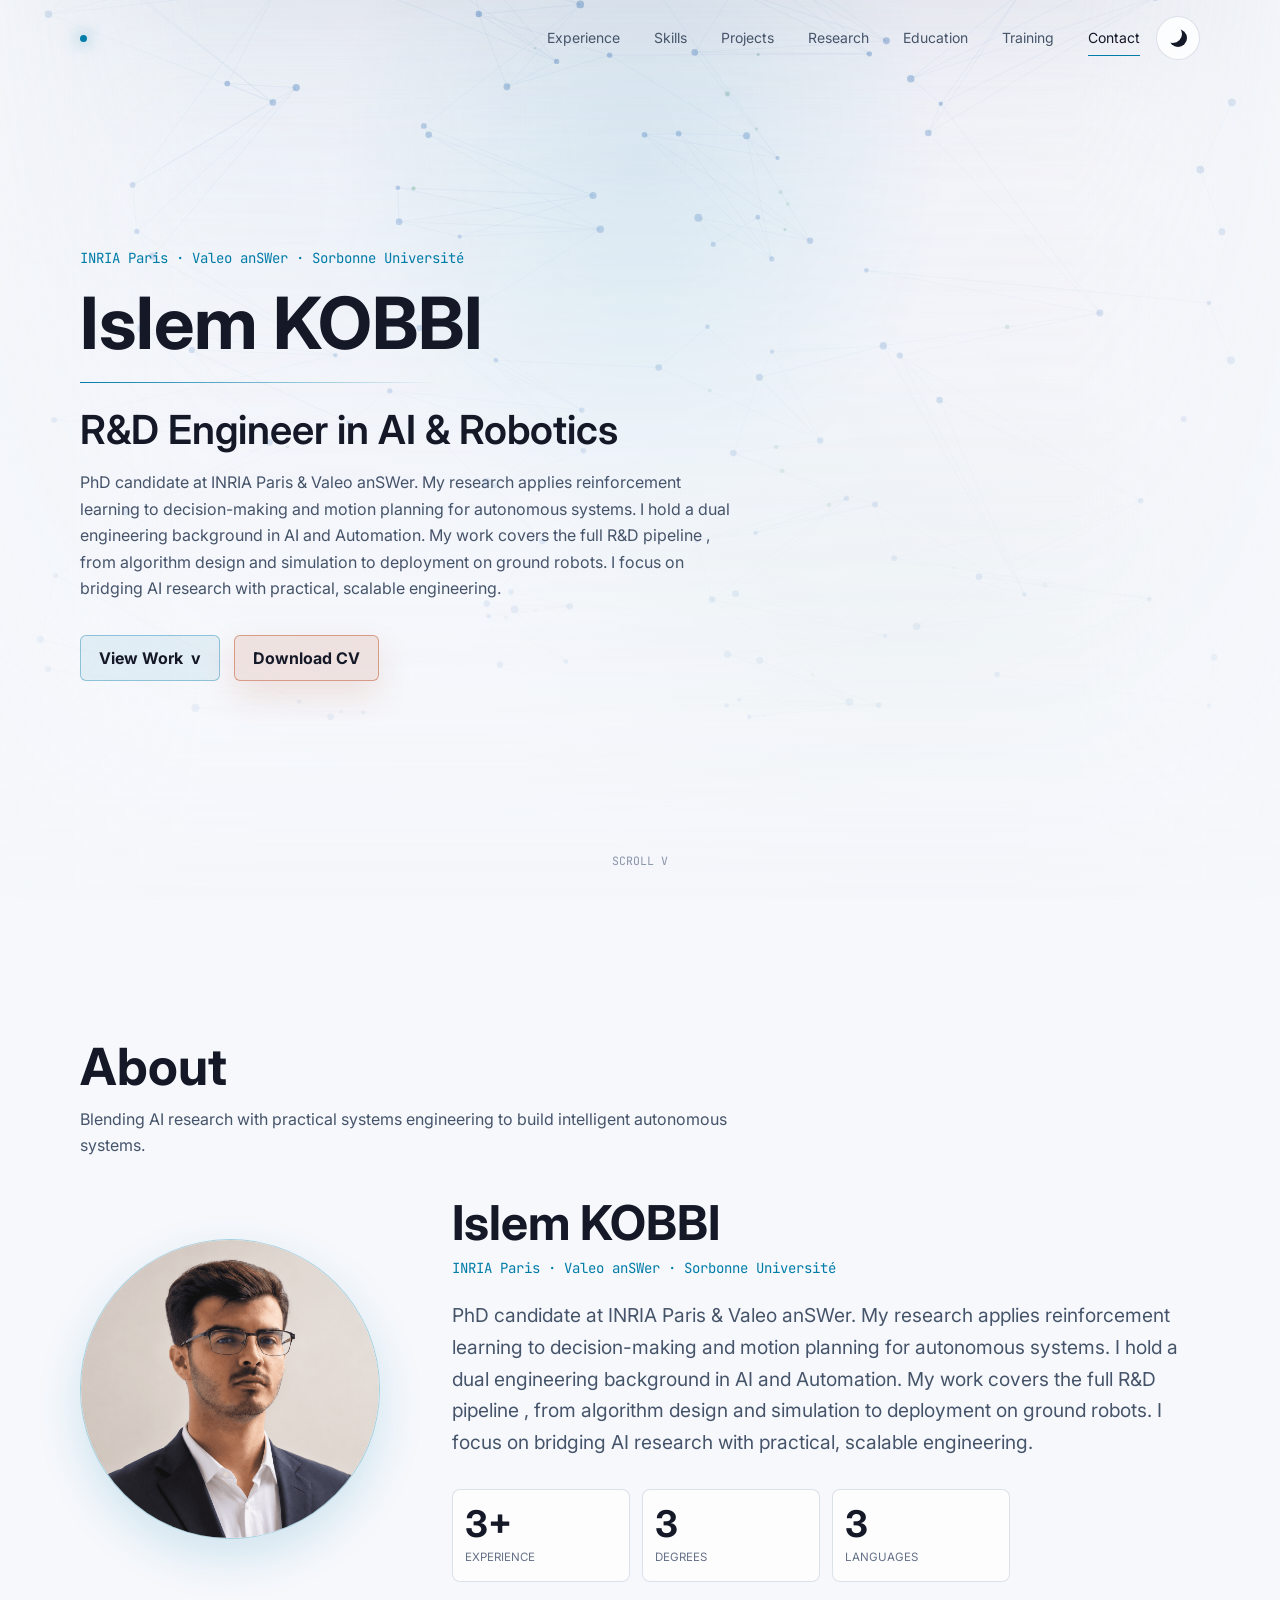
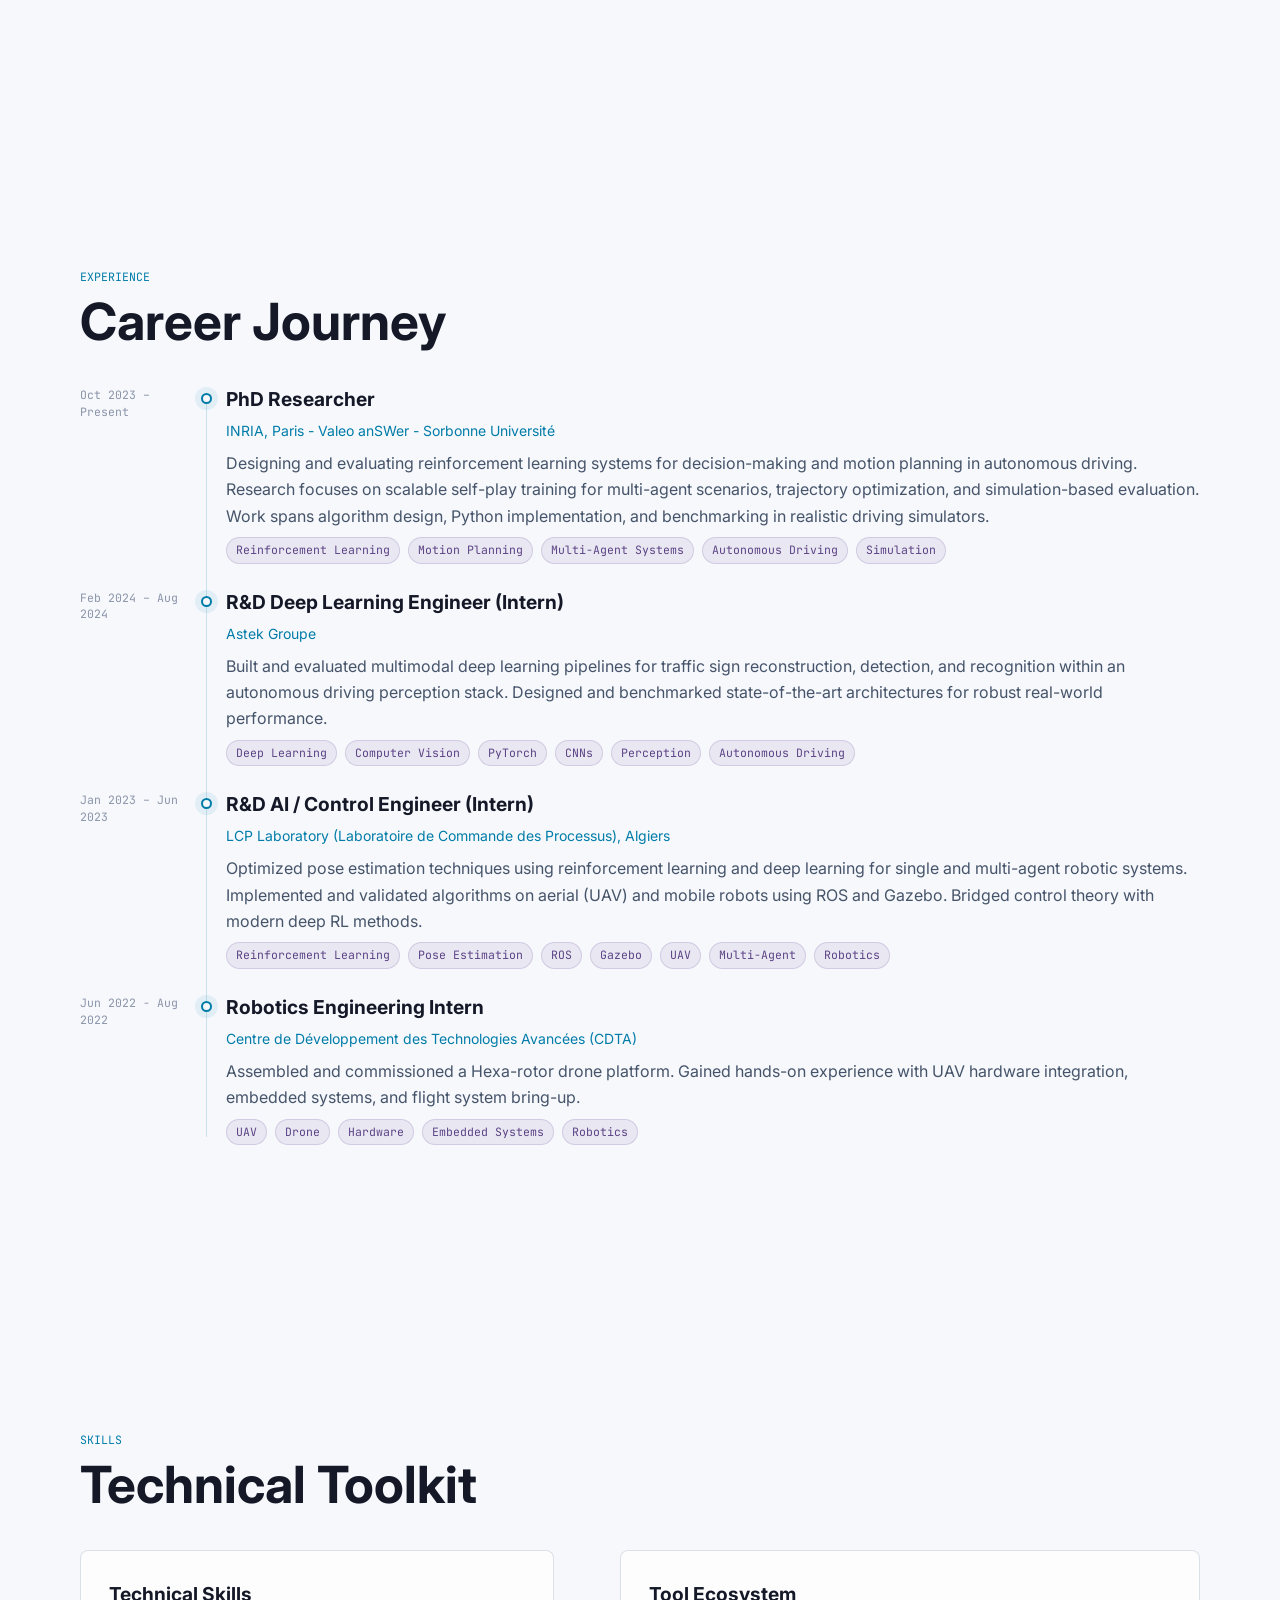
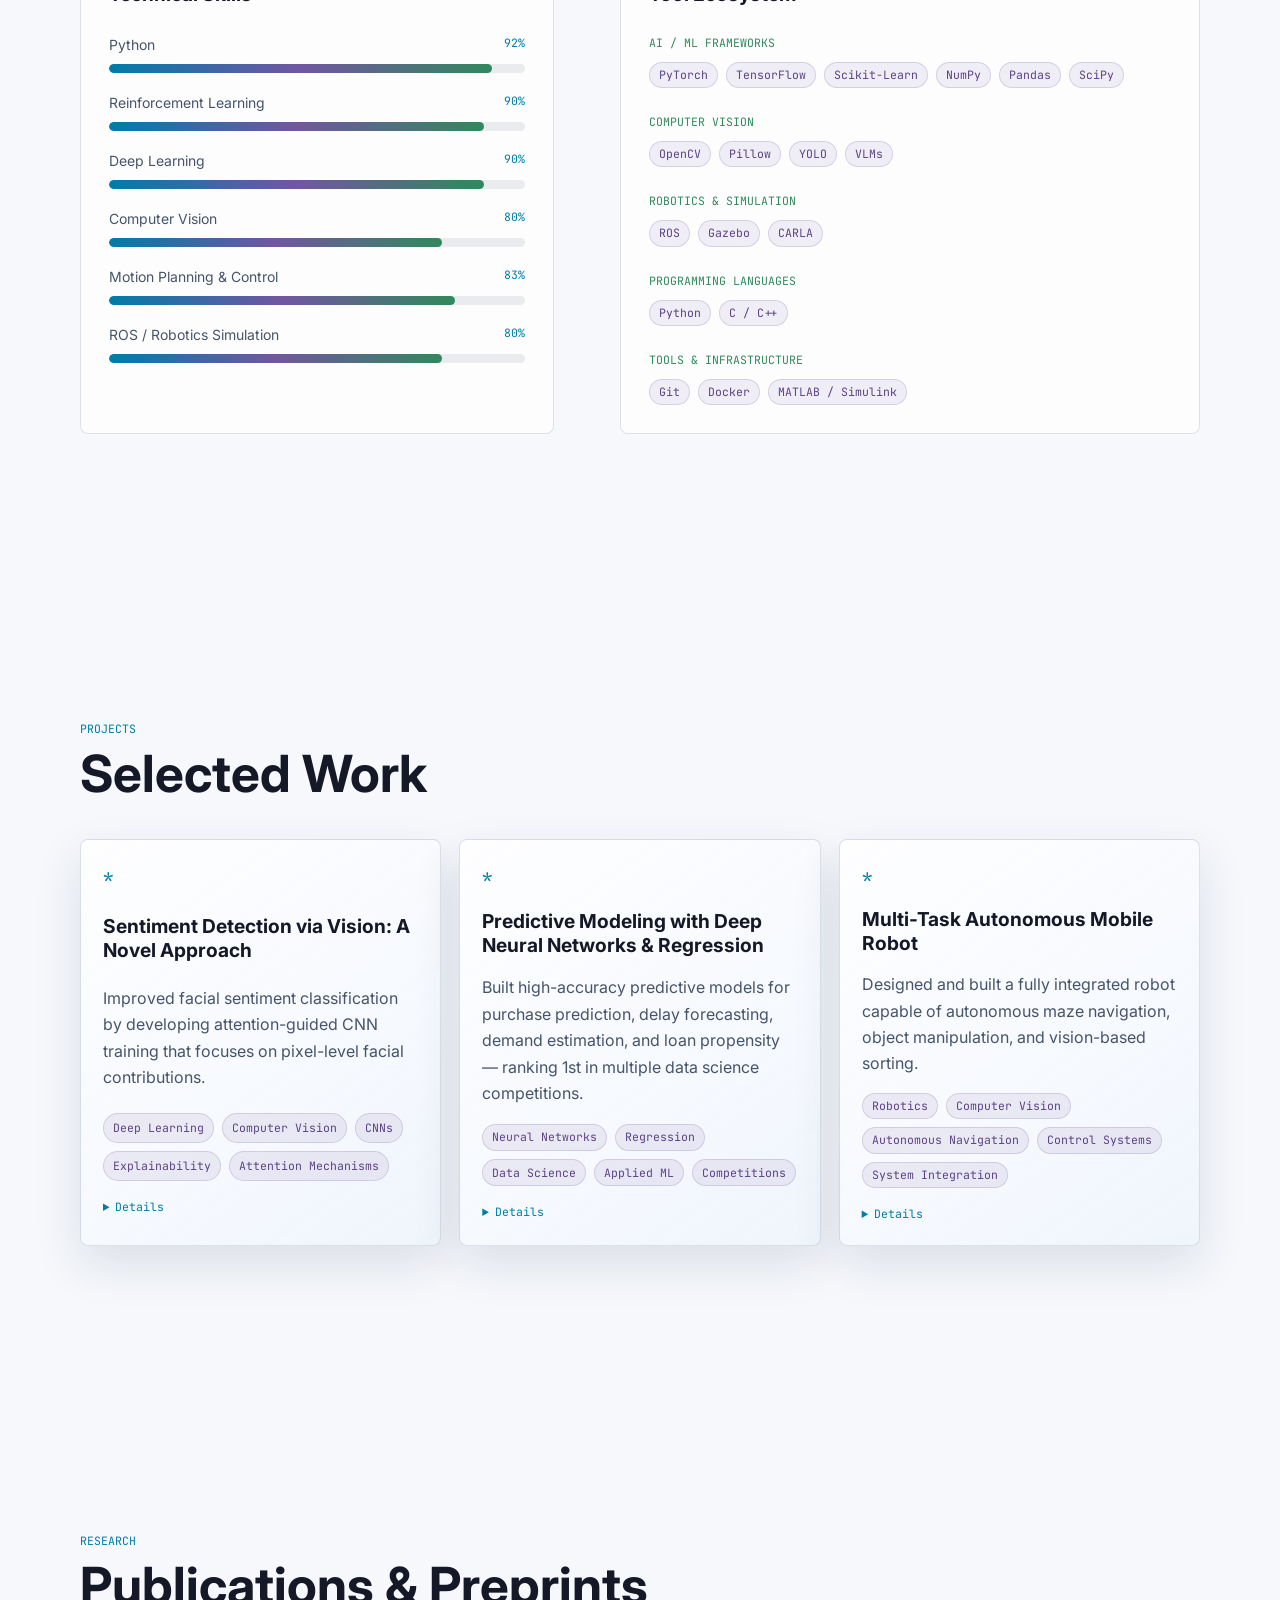
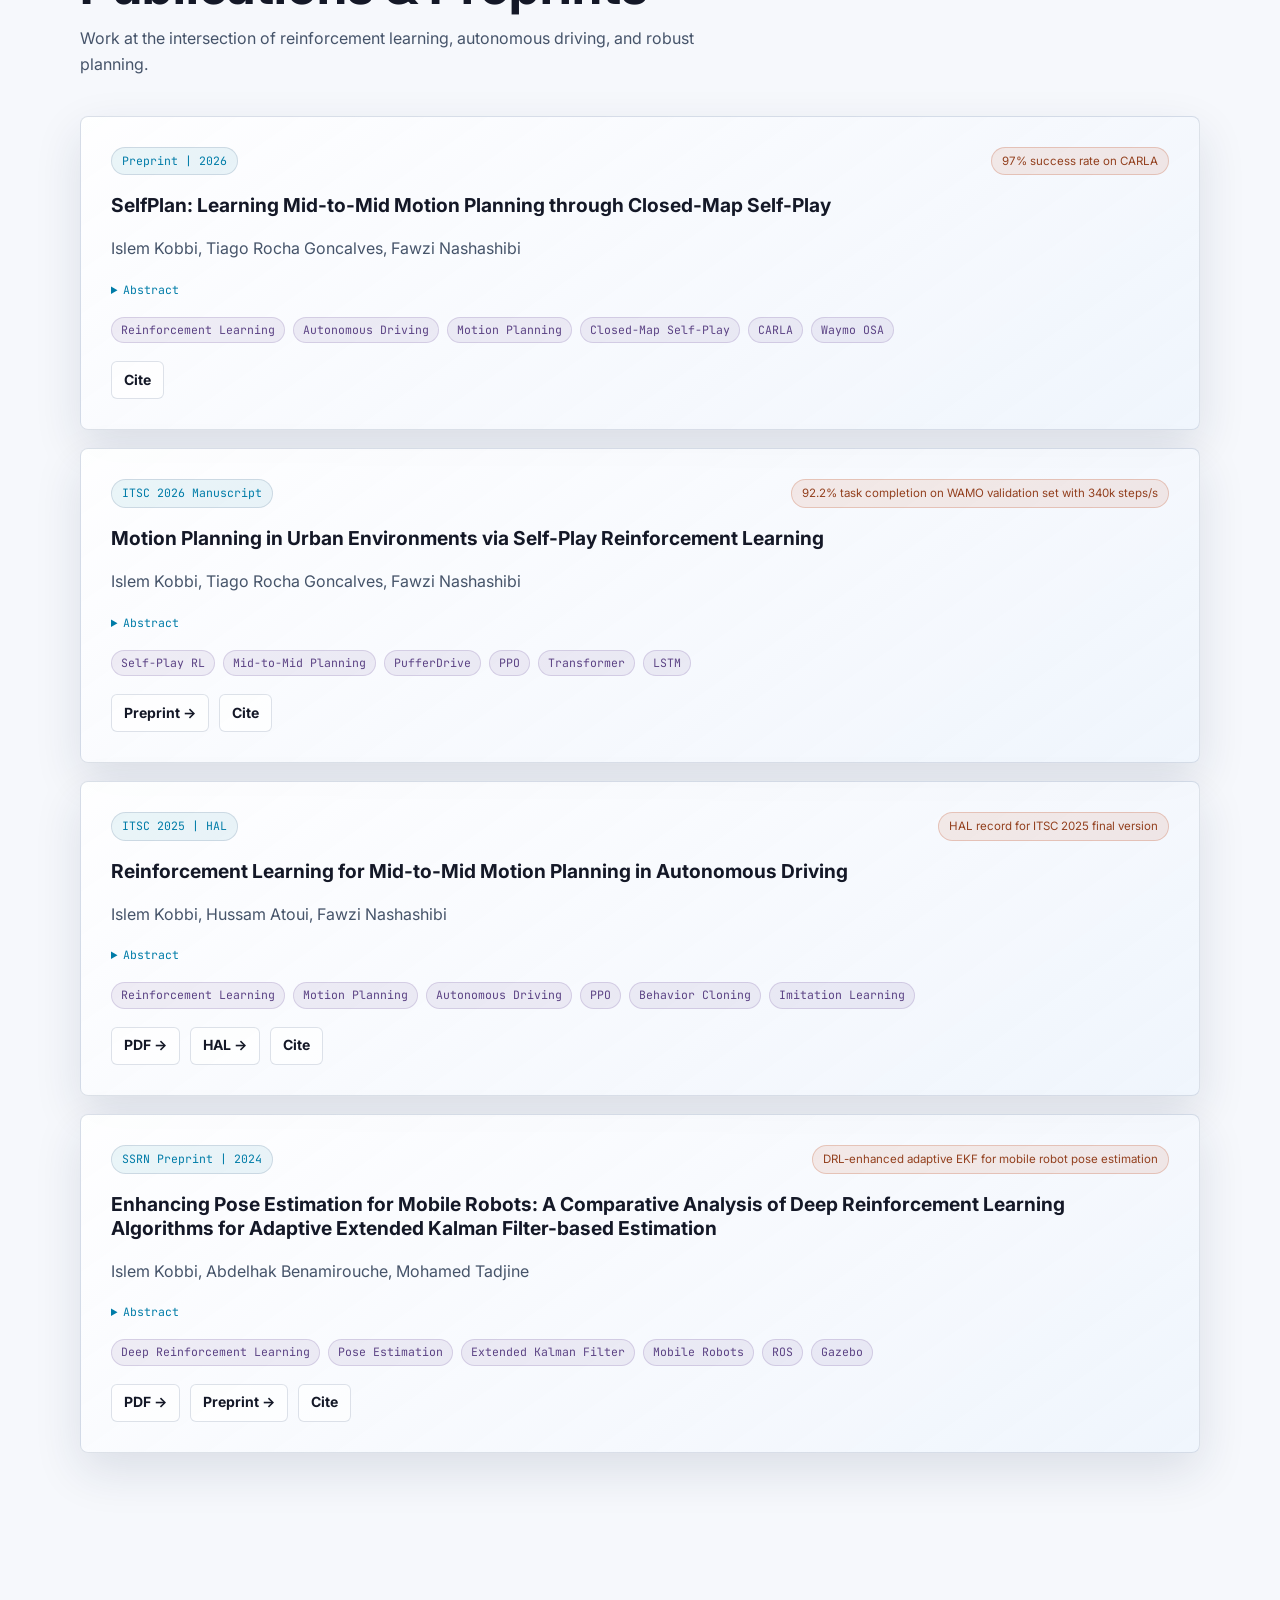
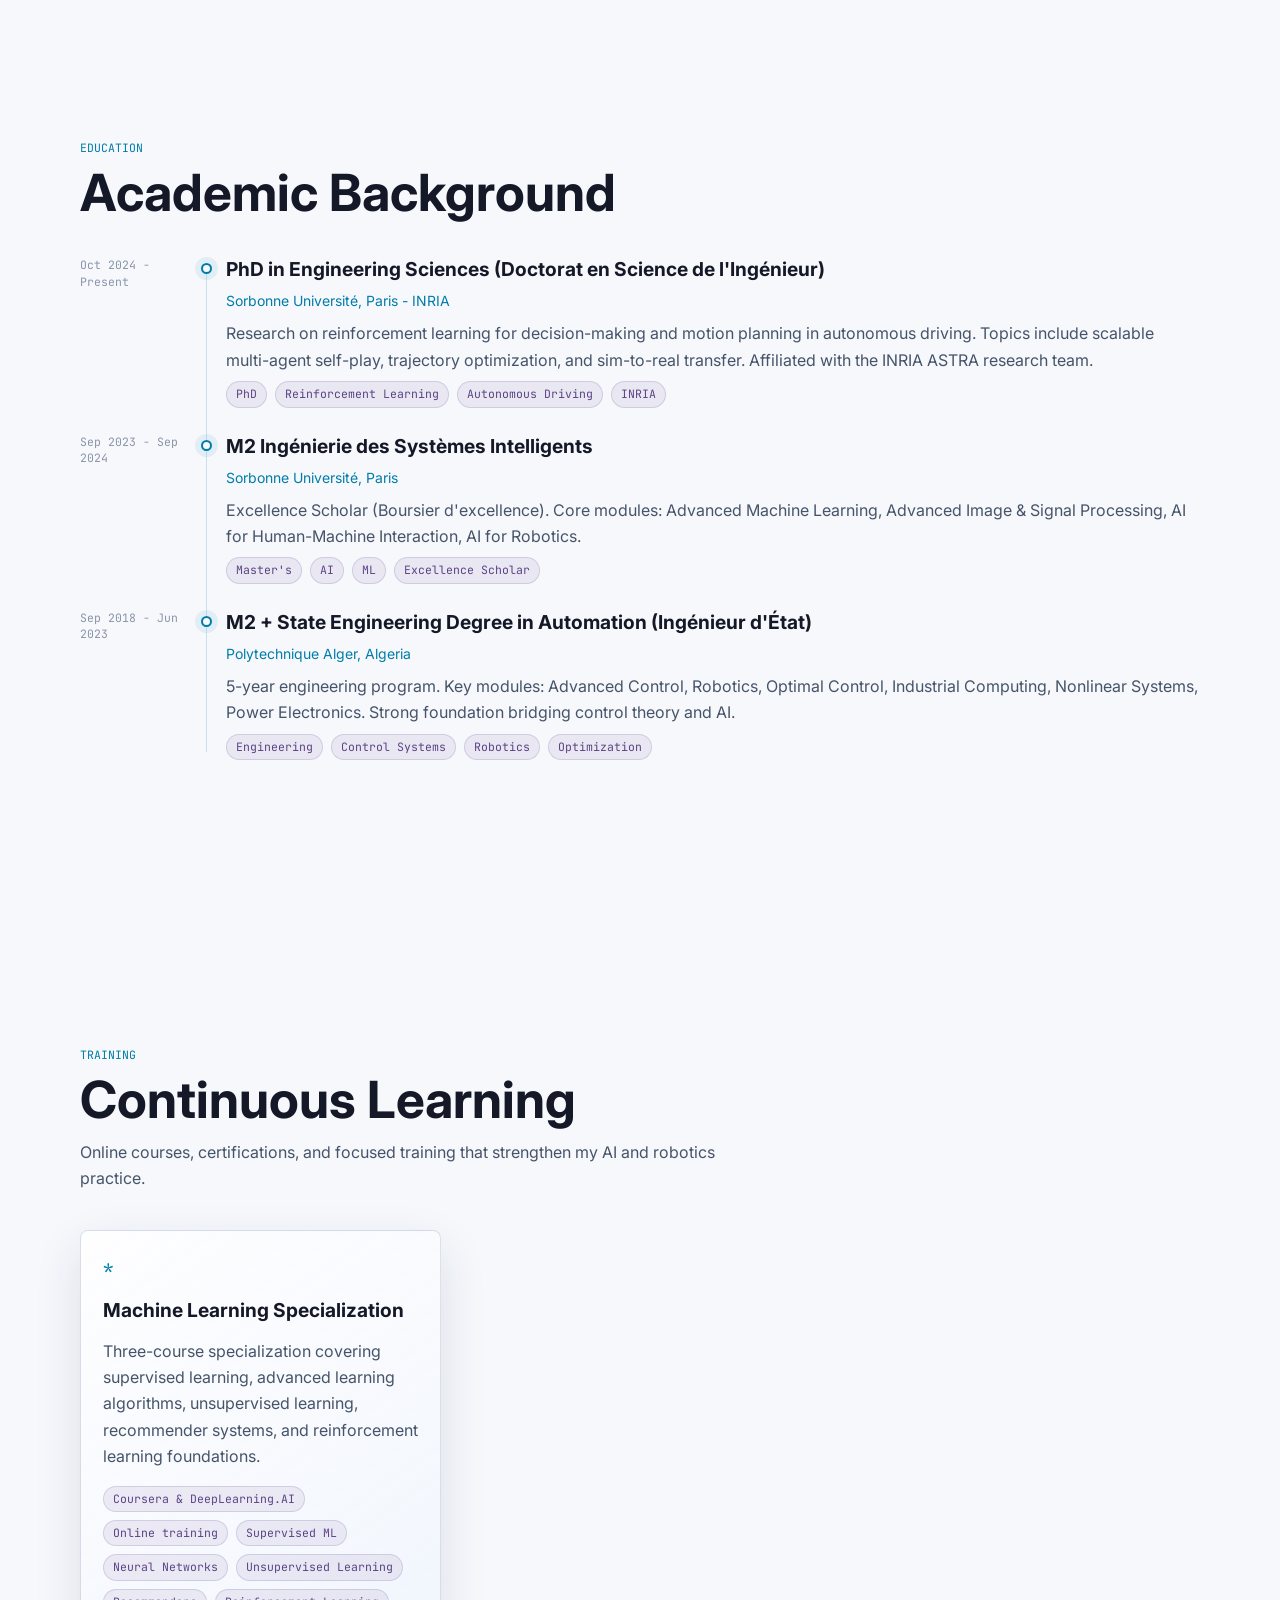
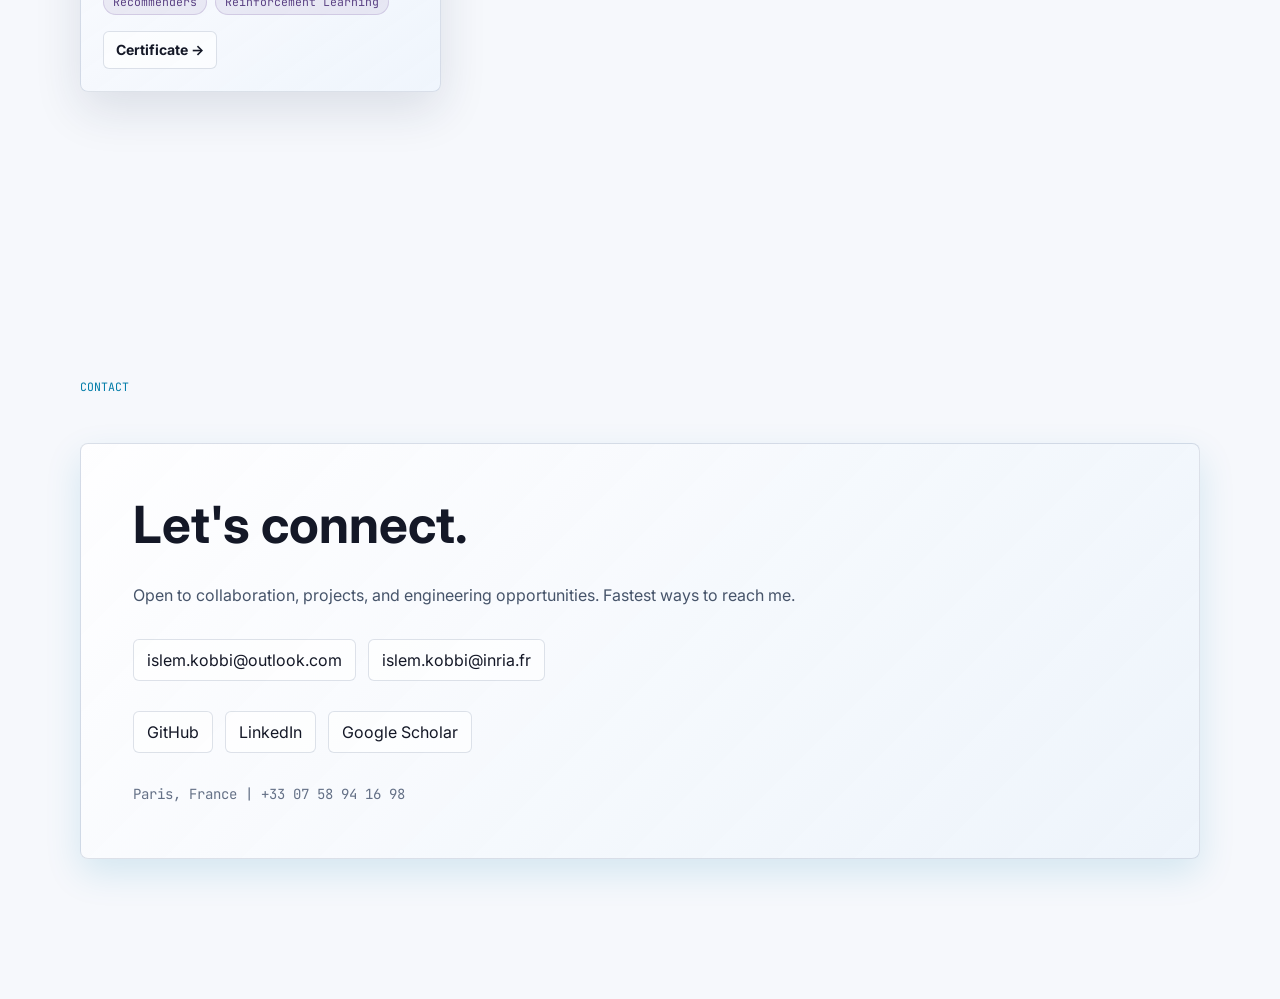
==== commit 034b4c77: "go" ====
--- a/index.html
+++ b/index.html
@@ -3,7 +3,7 @@
   <head>
     <meta charset="utf-8">
     <meta name="viewport" content="width=device-width, initial-scale=1">
-    <title>Islem KOBBI — Robotics & AI Engineer</title>
+    <title>Islem KOBBI - AI & Robotics Engineer</title>
     <meta name="description" content="Robotics and AI engineer passionate about intelligent systems, reinforcement learning, and autonomous systems. Based in Paris, France.">
     <meta name="theme-color" content="#04040f">
     <script>
@@ -32,9 +32,9 @@
     <meta property="og:title" content="Islem KOBBI — Robotics & AI Engineer">
     <meta property="og:description" content="Robotics and AI engineer working on intelligent systems, deep learning, and autonomous agents.">
     <meta property="og:image" content="assets/img/og-preview.svg">
-    <meta property="og:url" content="https://islemkobbi.github.io">
+    <meta property="og:url" content="https://islemkobbi.github.io/portfolio/">
     <meta property="og:type" content="website">
-    <link rel="canonical" href="https://islemkobbi.github.io">
+    <link rel="canonical" href="https://islemkobbi.github.io/portfolio/">
     <link rel="preconnect" href="https://fonts.googleapis.com">
     <link rel="preconnect" href="https://fonts.gstatic.com" crossorigin>
     <link href="https://fonts.googleapis.com/css2?family=Inter:wght@400;500;600;700;800&family=JetBrains+Mono:wght@400;600;700&family=Space+Grotesk:wght@500;600;700&display=swap" rel="stylesheet">
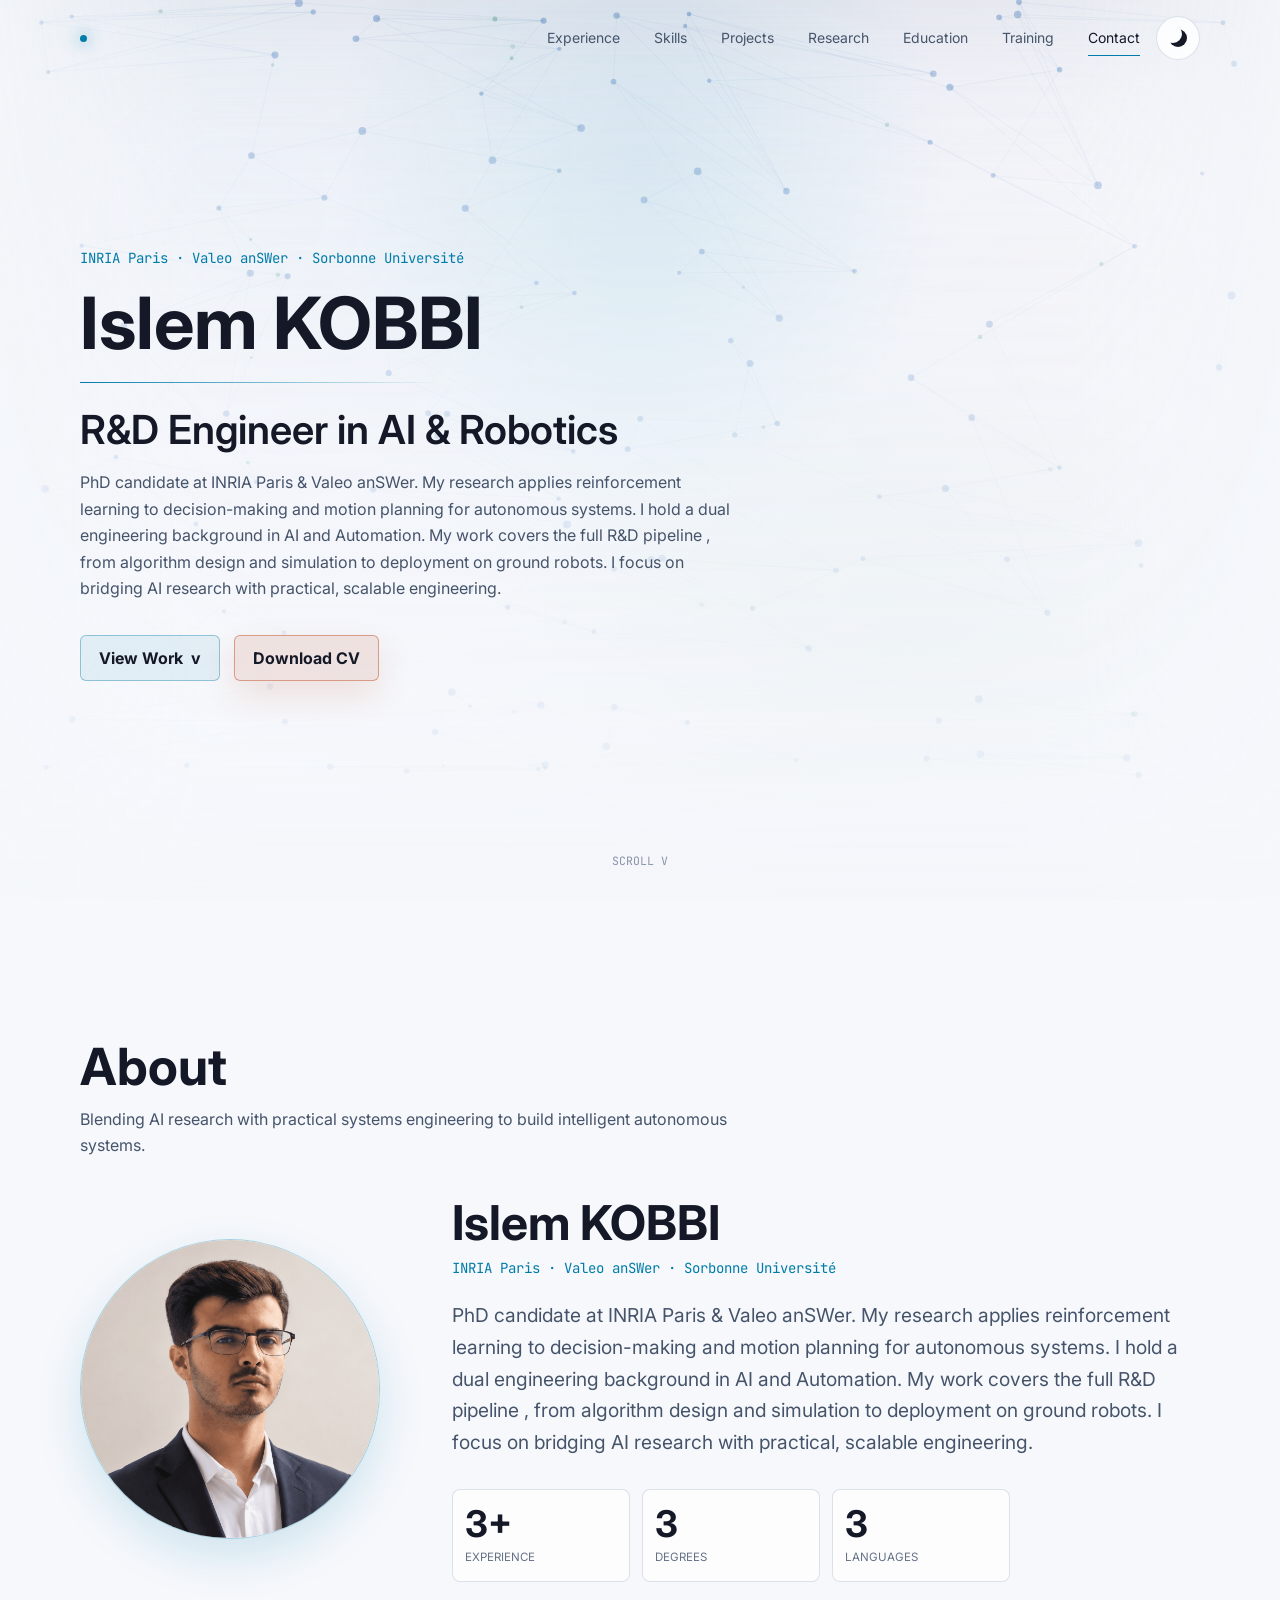
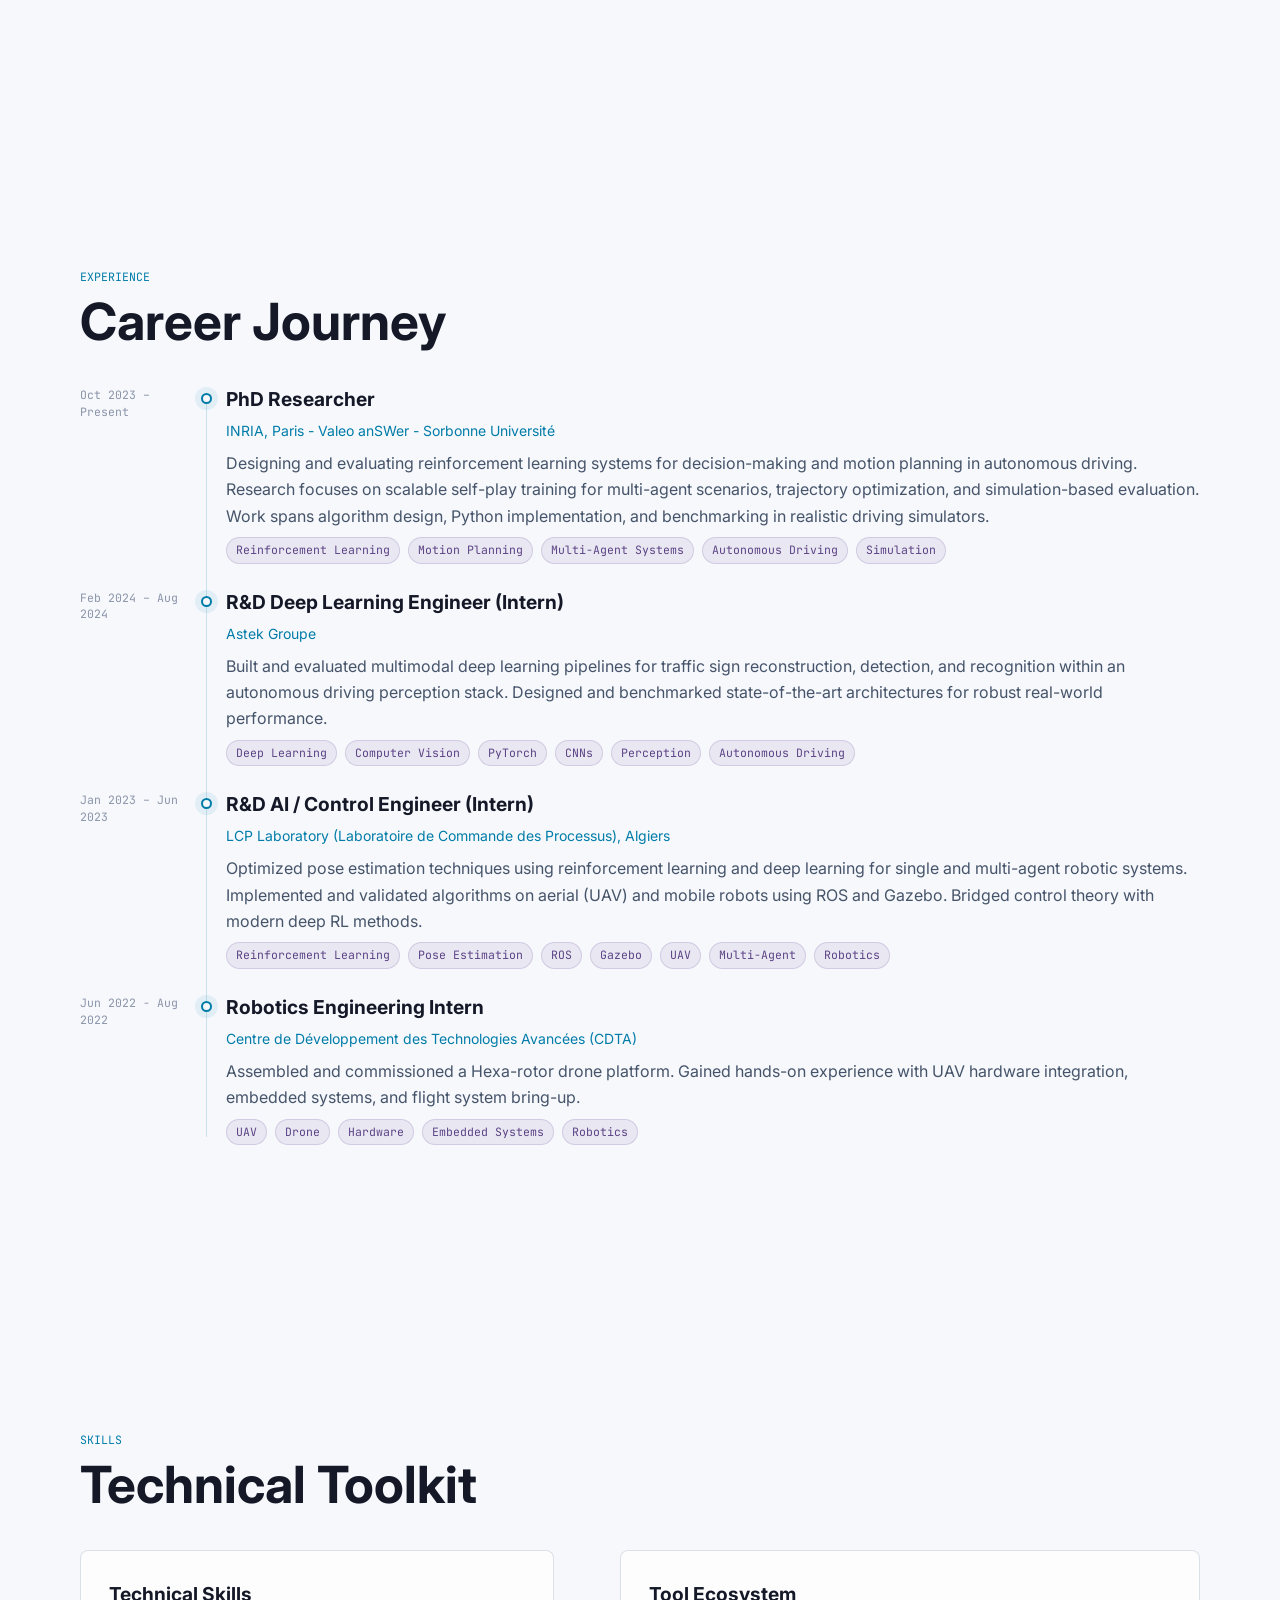
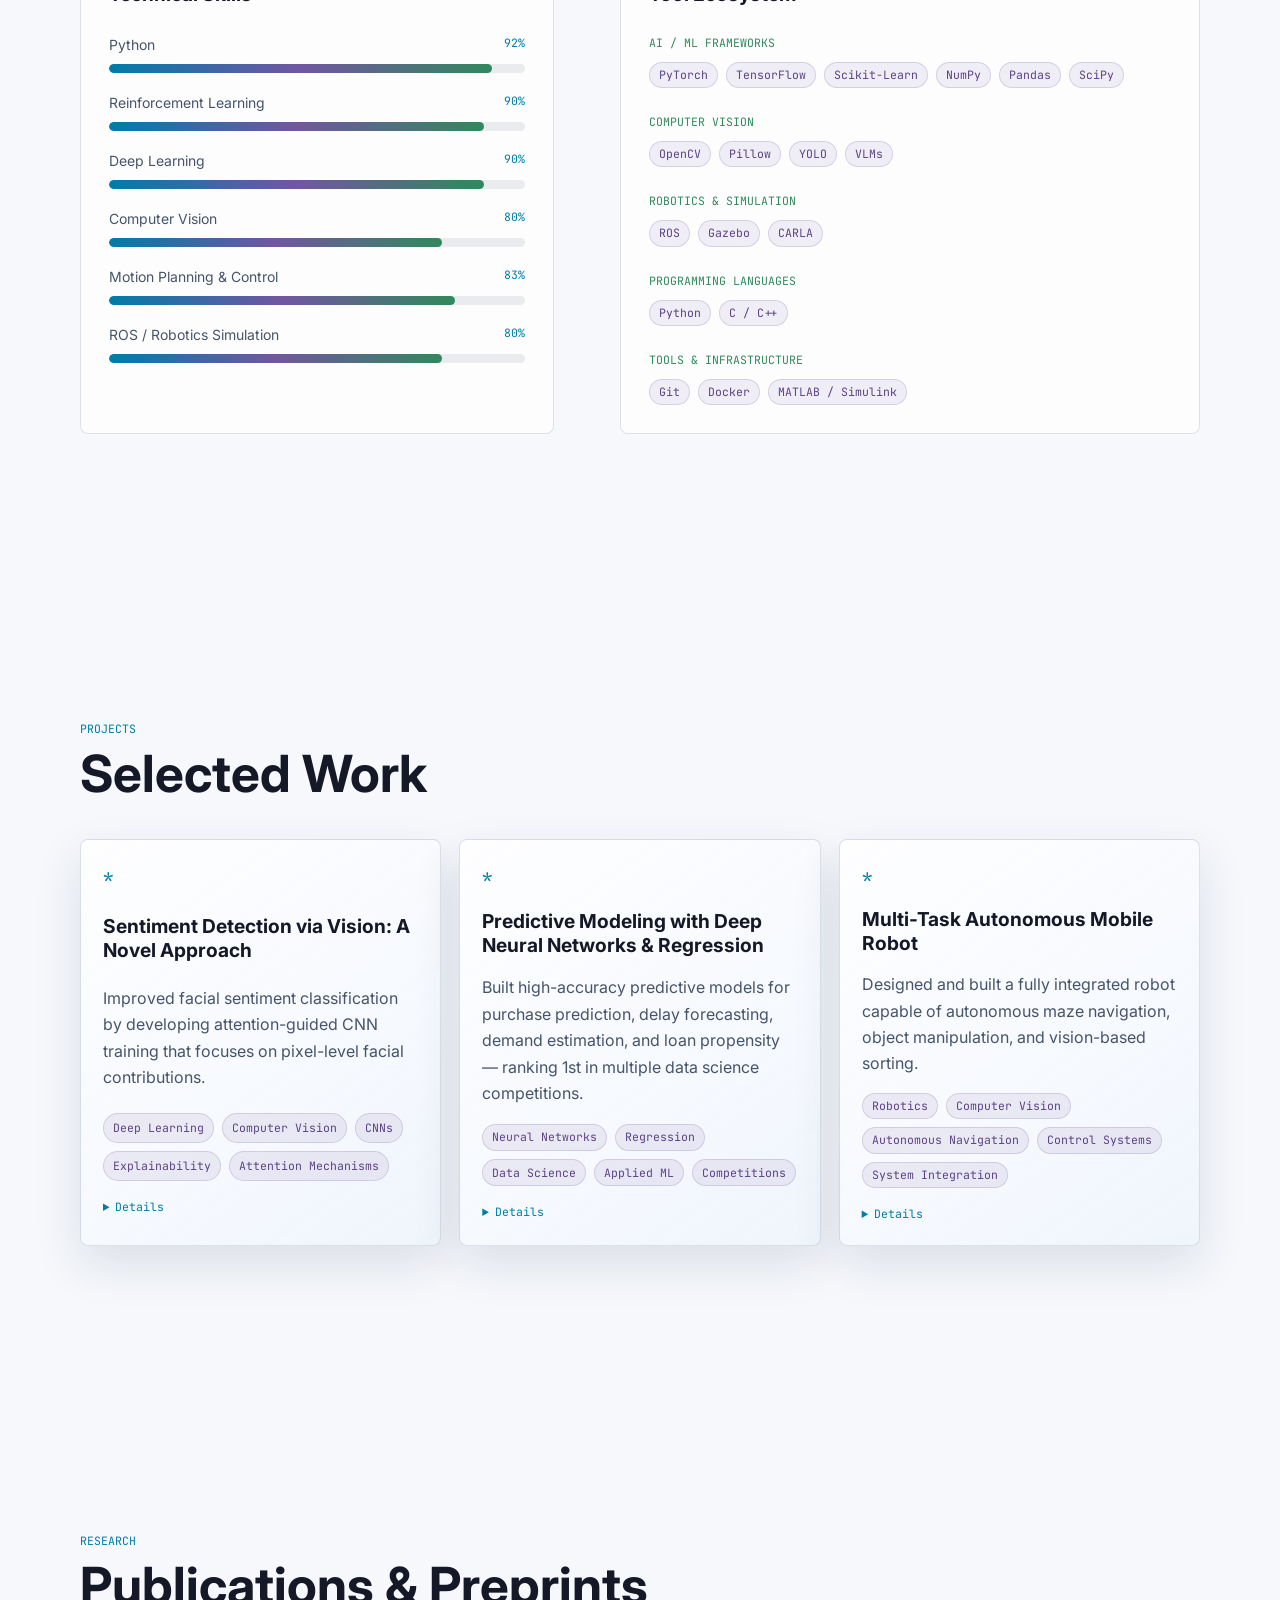
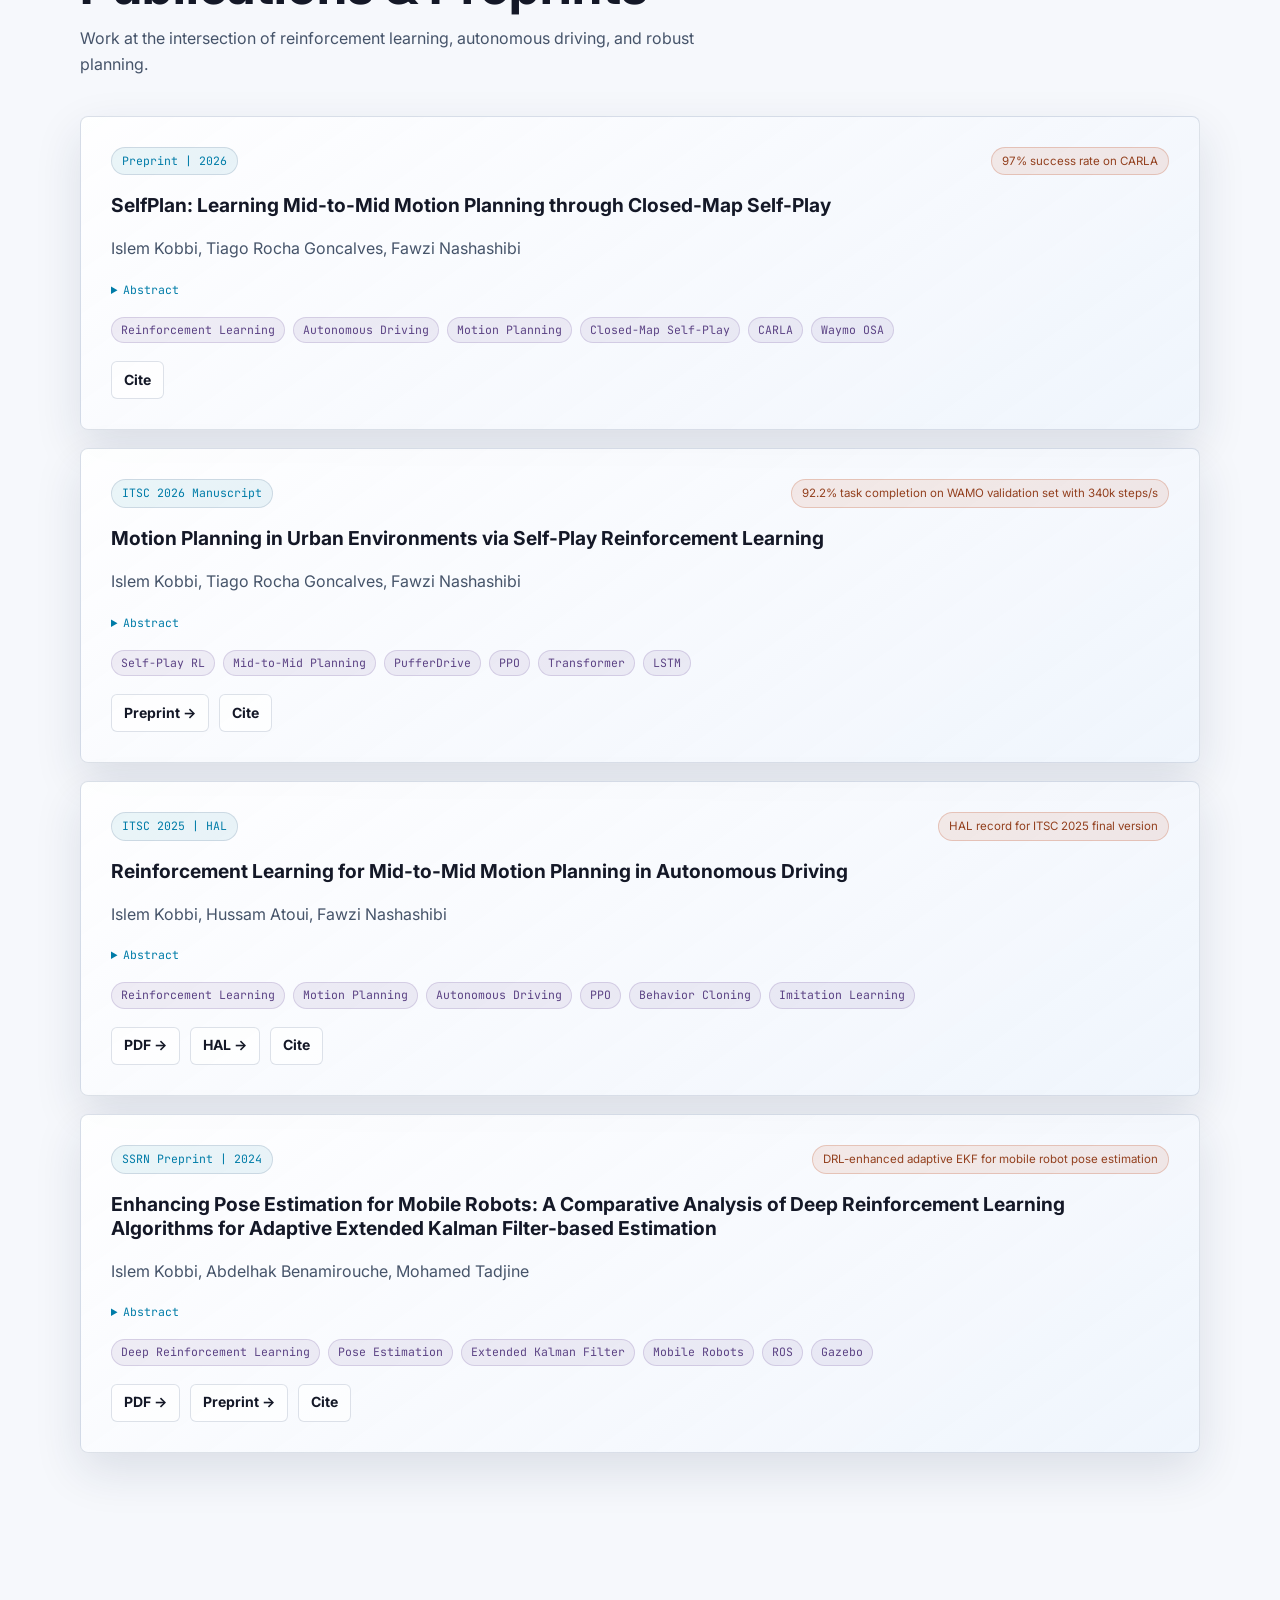
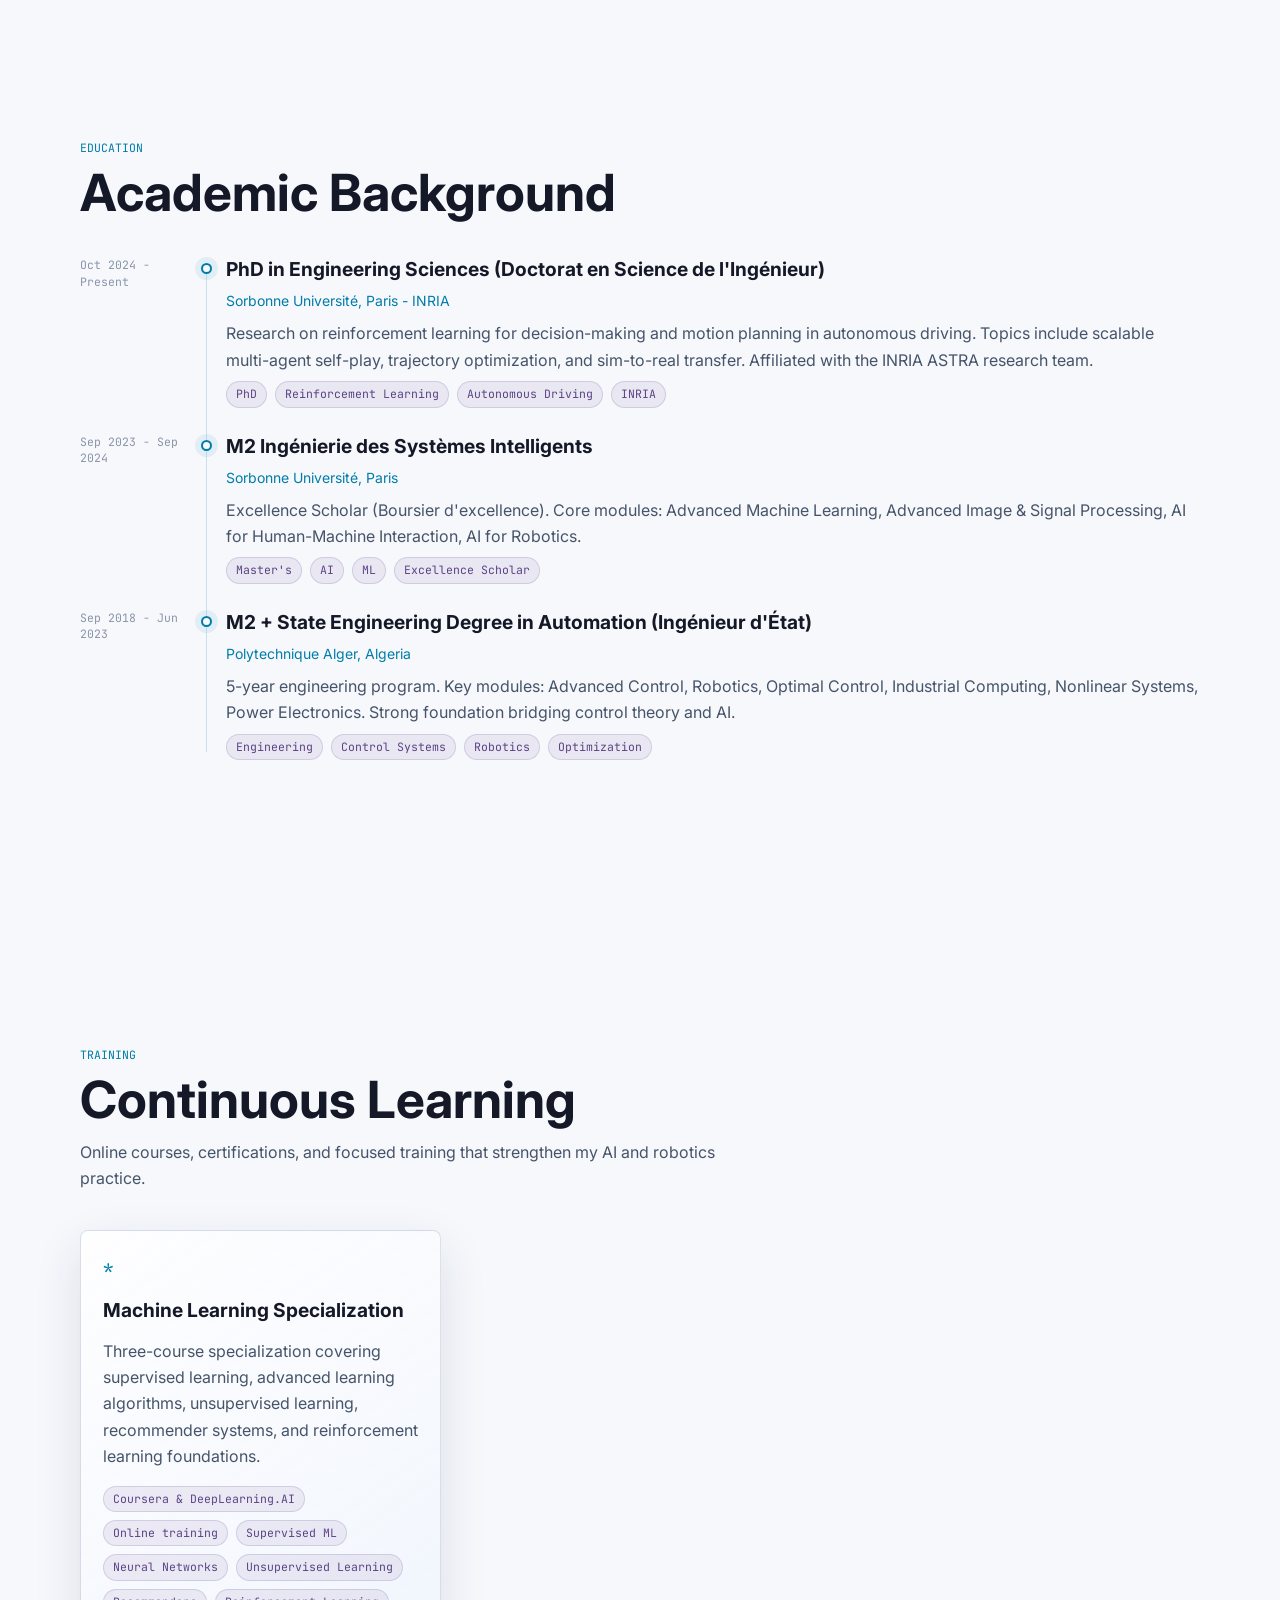
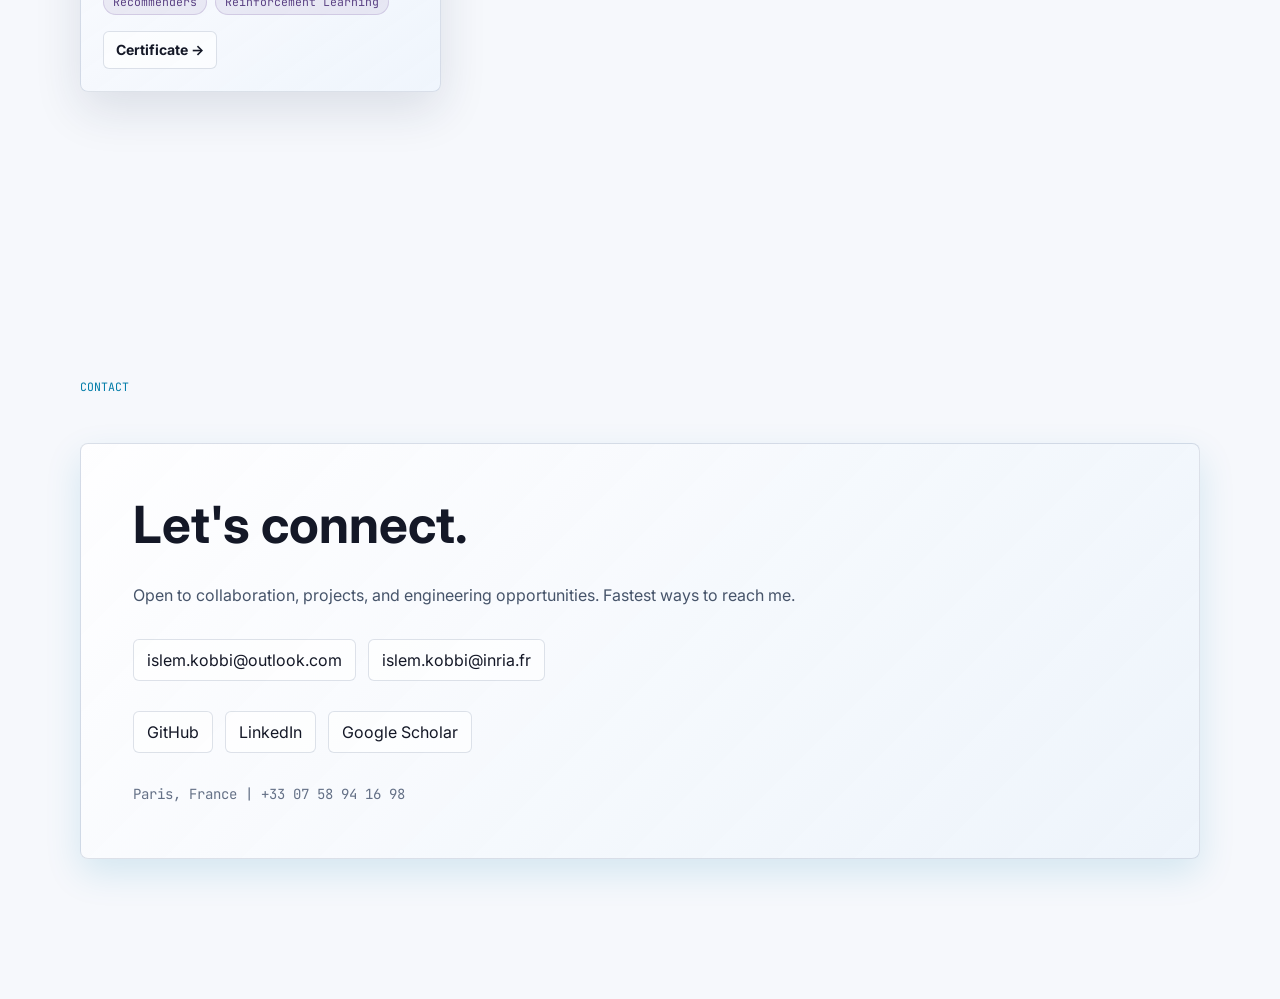
==== commit 8bc83f07: "go" ====
--- a/index.html
+++ b/index.html
@@ -29,11 +29,15 @@
         if (meta) meta.setAttribute("content", theme === "light" ? "#f6f8fc" : "#04040f");
       })();
     </script>
-    <meta property="og:title" content="Islem KOBBI — Robotics & AI Engineer">
+    <meta property="og:title" content="Islem KOBBI - AI & Robotics Engineer">
     <meta property="og:description" content="Robotics and AI engineer working on intelligent systems, deep learning, and autonomous agents.">
     <meta property="og:image" content="assets/img/og-preview.svg">
     <meta property="og:url" content="https://islemkobbi.github.io/portfolio/">
     <meta property="og:type" content="website">
+    <meta name="twitter:title" content="Islem KOBBI - AI & Robotics Engineer">
+    <meta name="twitter:description" content="Robotics and AI engineer working on intelligent systems, deep learning, and autonomous agents.">
+    <link rel="icon" type="image/svg+xml" href="assets/img/favicon.svg">
+    <link rel="shortcut icon" href="assets/img/favicon.svg">
     <link rel="canonical" href="https://islemkobbi.github.io/portfolio/">
     <link rel="preconnect" href="https://fonts.googleapis.com">
     <link rel="preconnect" href="https://fonts.gstatic.com" crossorigin>
